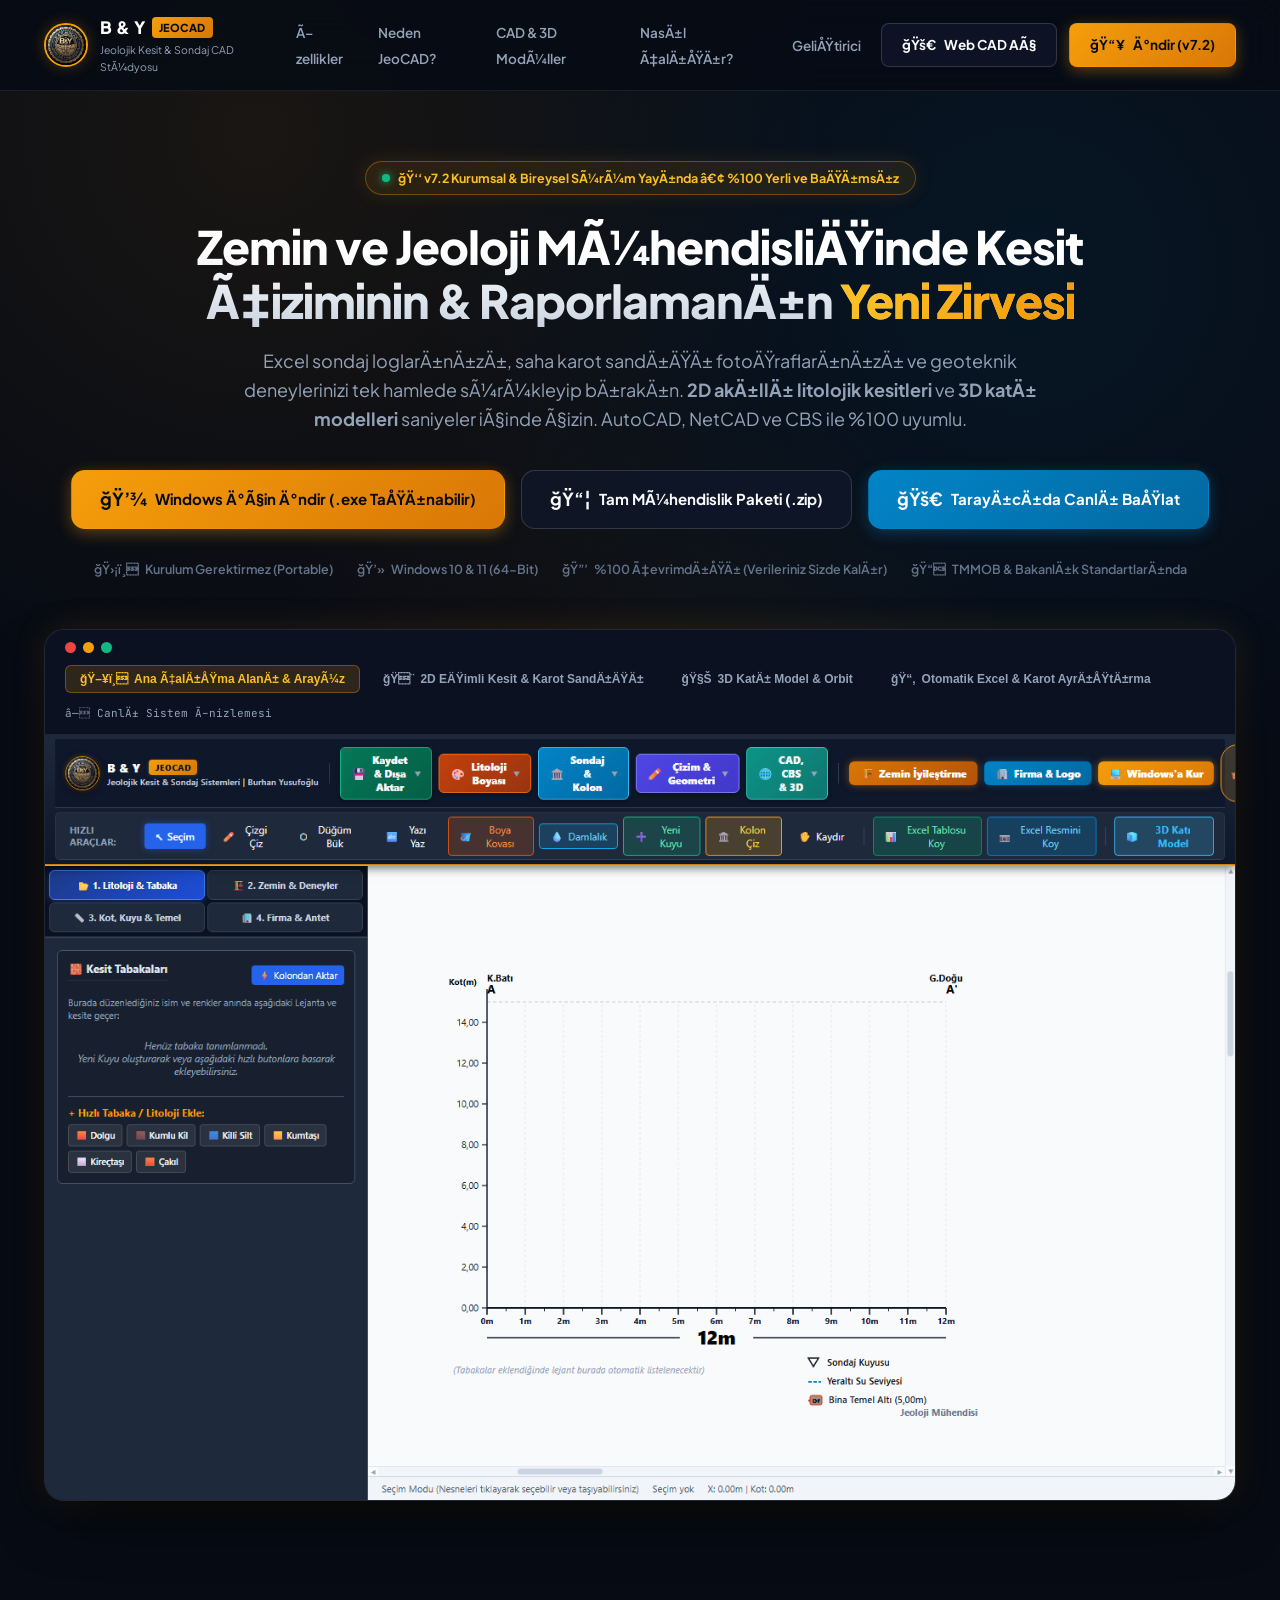
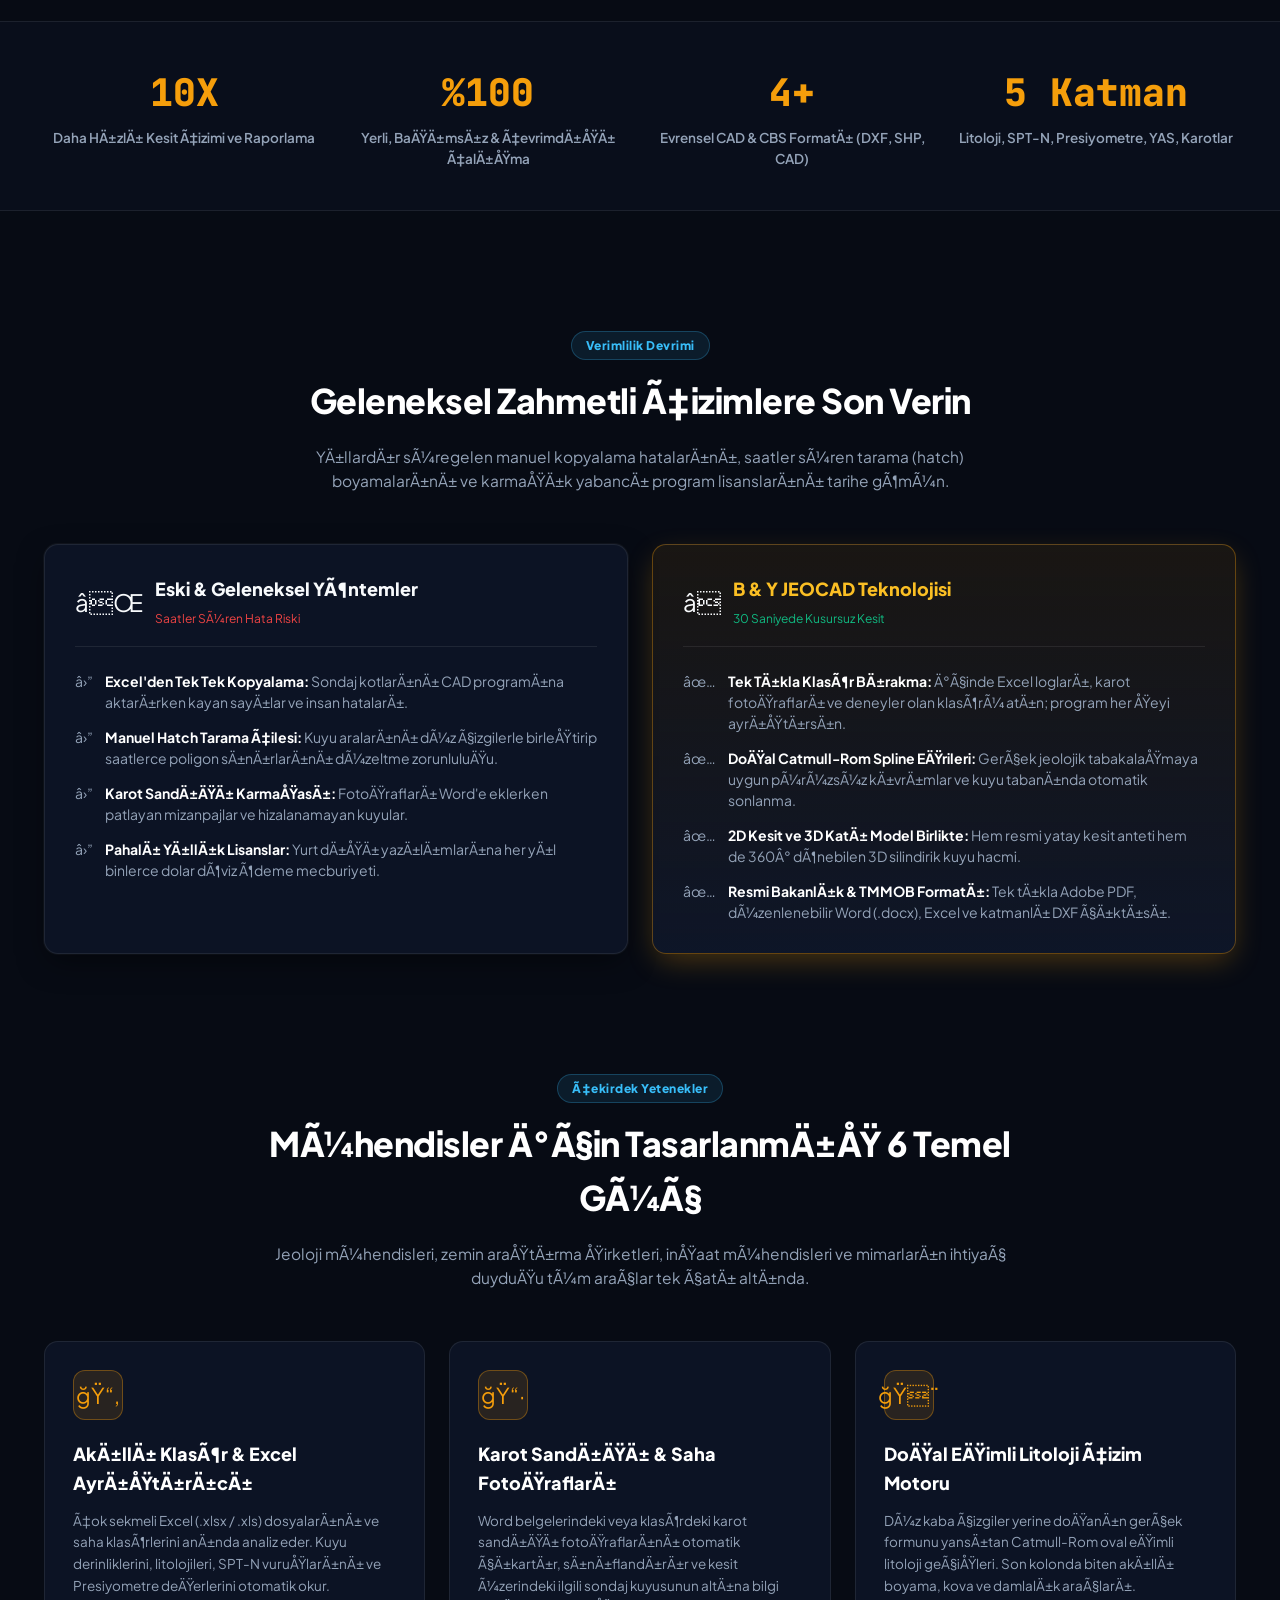
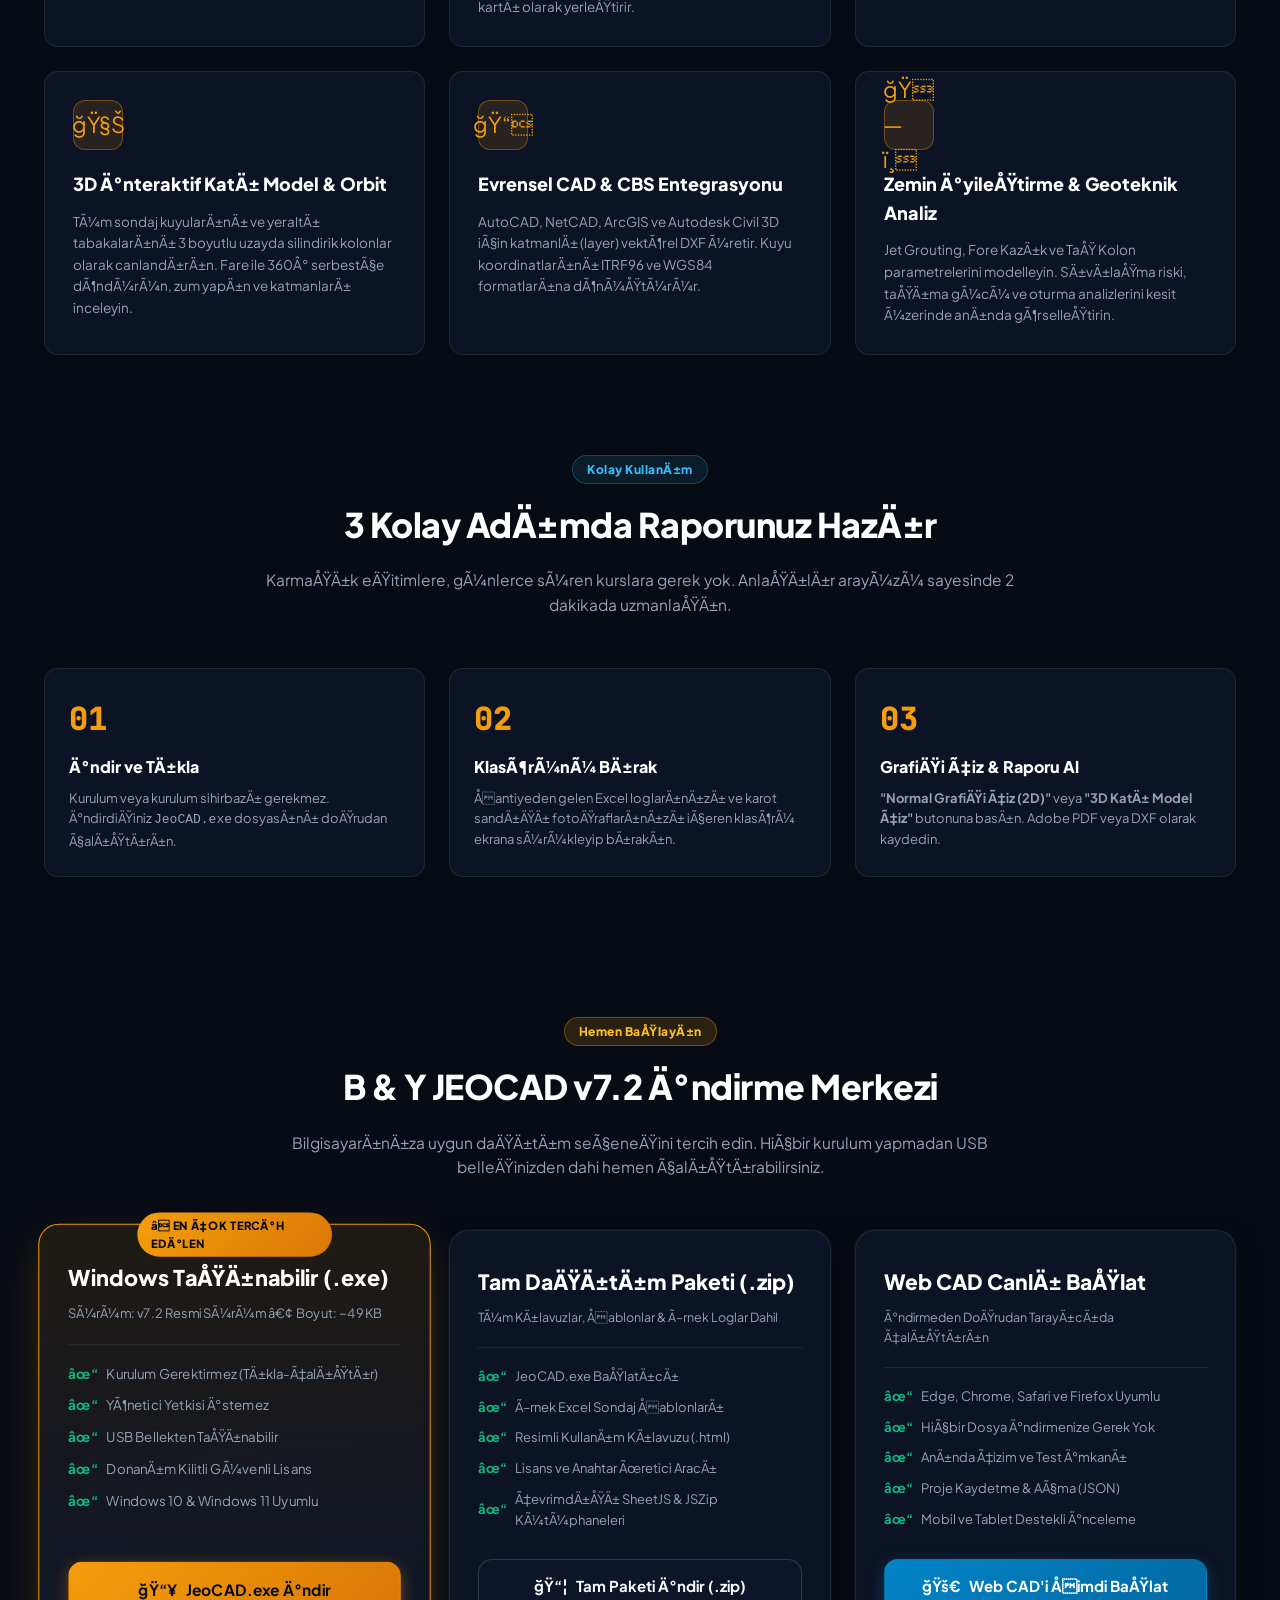
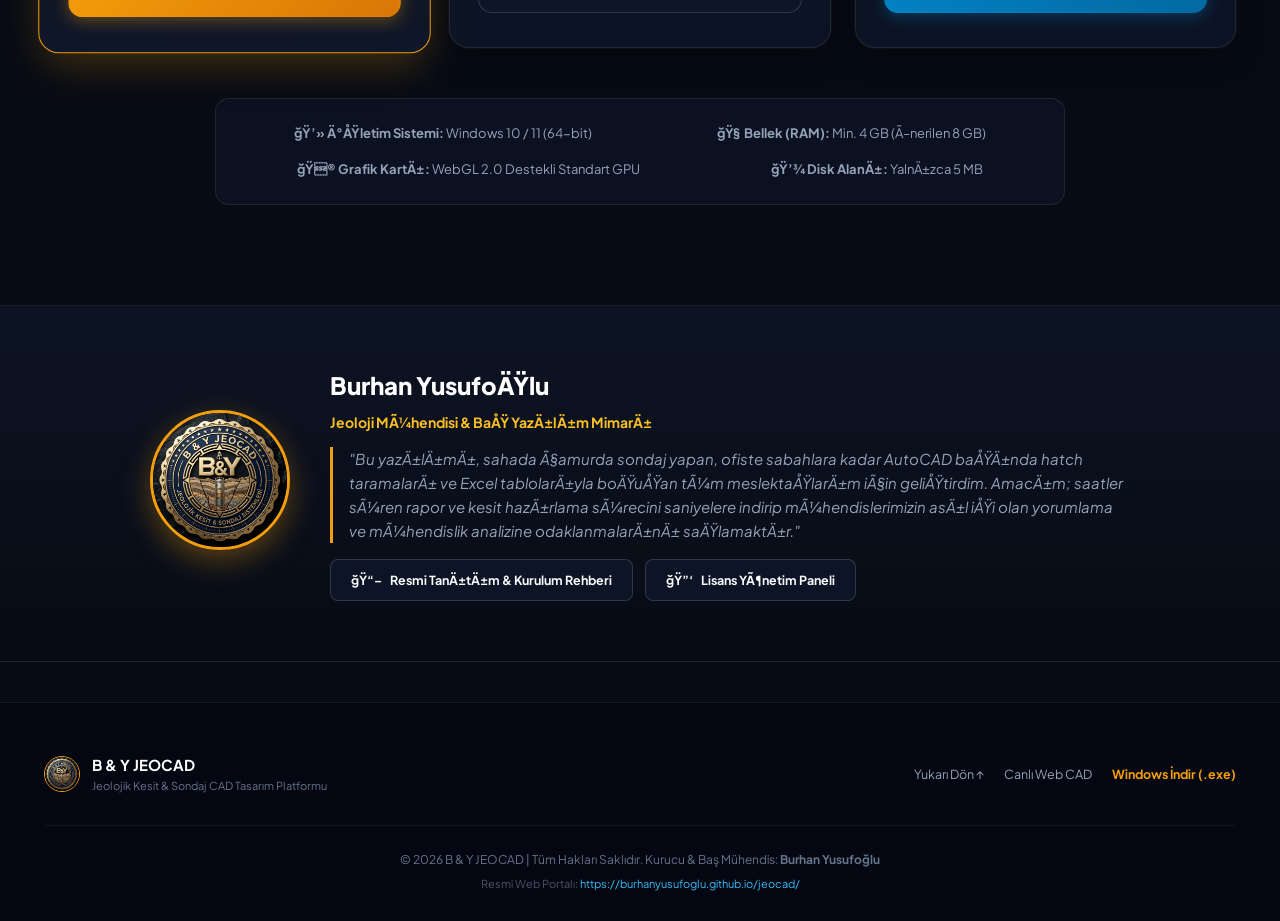
==== index.html @ 57188624 "Add files via upload" ====
<!DOCTYPE html>
<html lang="tr">
<head>
    <meta charset="UTF-8">
    <title>B & Y JEOCAD | Yönlendiriliyor...</title>
    <meta http-equiv="refresh" content="0; url=./GITHUB_A_YUKLENECEK_DOSYALAR/">
</head>
<body style="background:#070b14;color:#f8fafc;font-family:'Segoe UI',sans-serif;text-align:center;padding-top:120px;">
    <h1 style="color:#f59e0b;font-size:32px;">B &amp; Y JEOCAD</h1>
    <p style="font-size:16px;color:#94a3b8;">Resmi Web Portalı Yükleniyor...</p>
    <p><a href="./GITHUB_A_YUKLENECEK_DOSYALAR/" style="color:#38bdf8;text-decoration:none;font-weight:bold;">Sayfa otomatik açılmazsa buraya tıklayınız &rarr;</a></p>
    <script>
        window.location.replace("./GITHUB_A_YUKLENECEK_DOSYALAR/");
    </script>
</body>
</html>
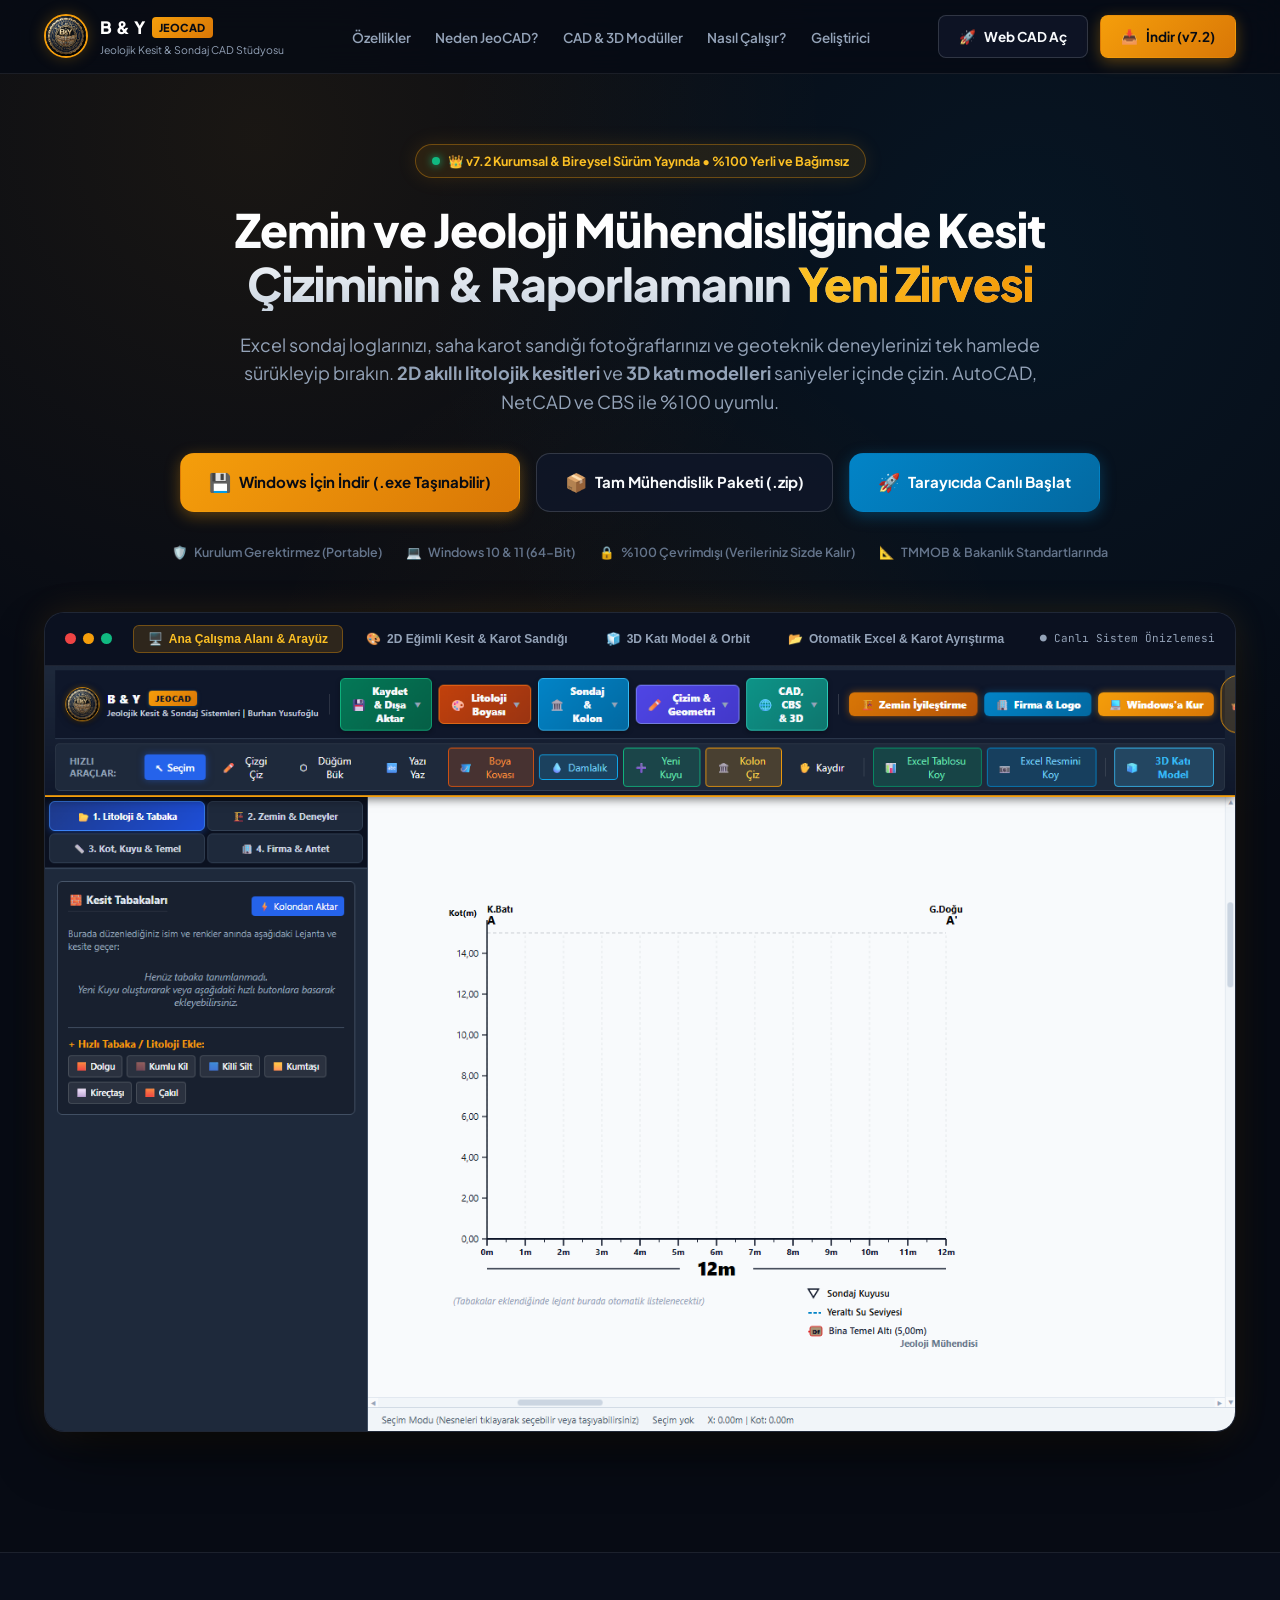
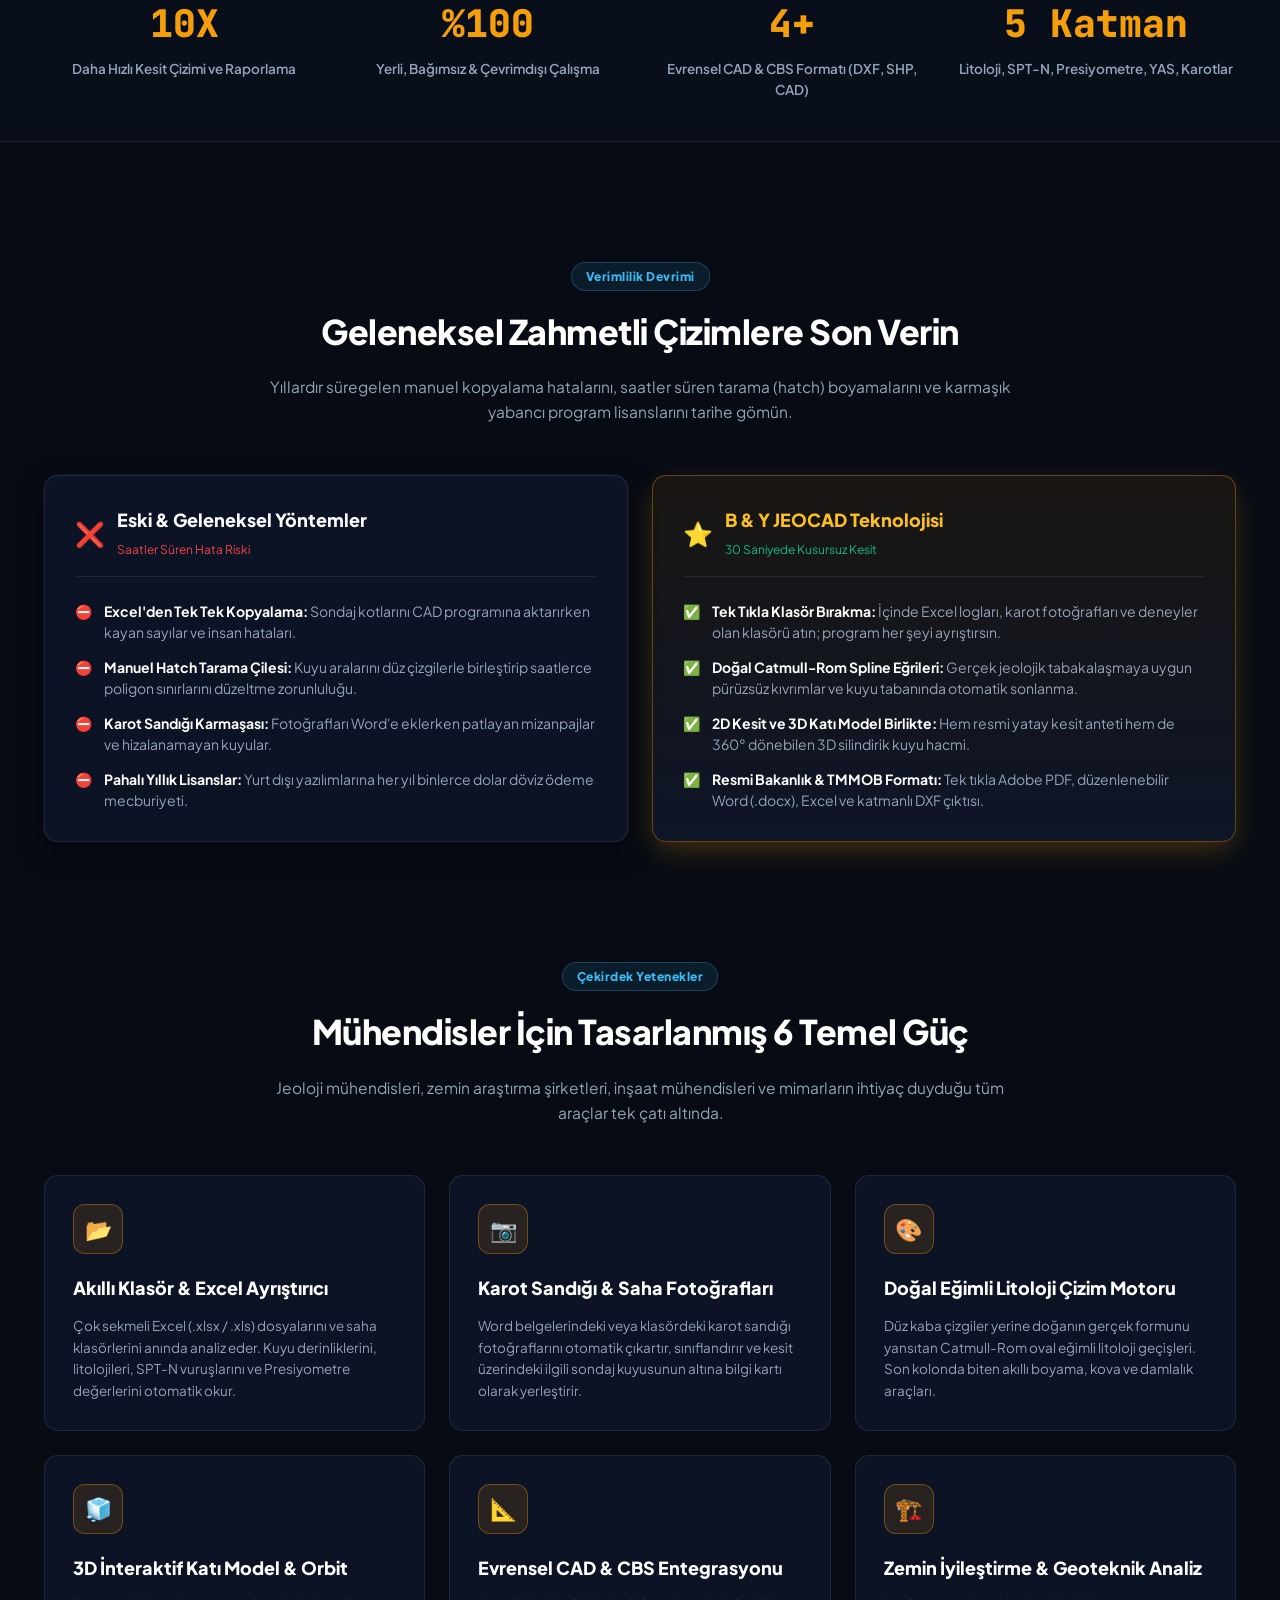
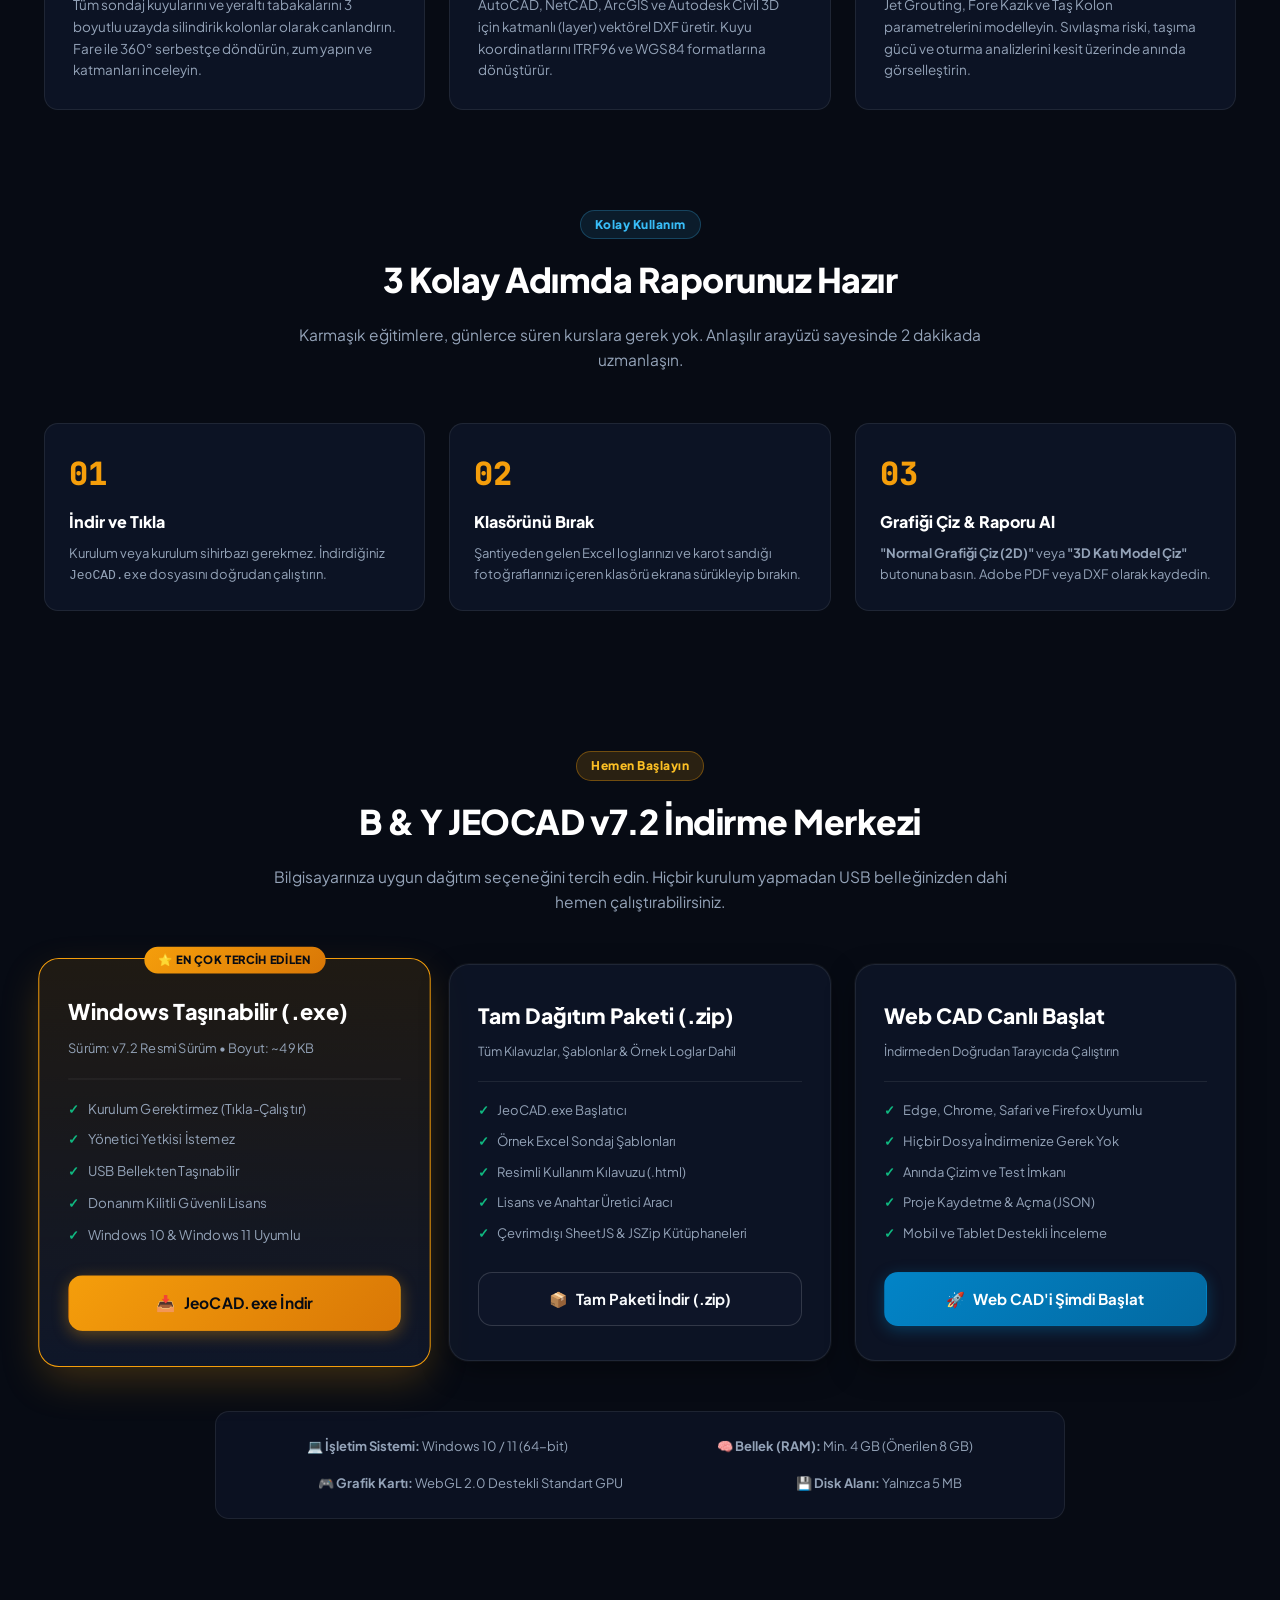
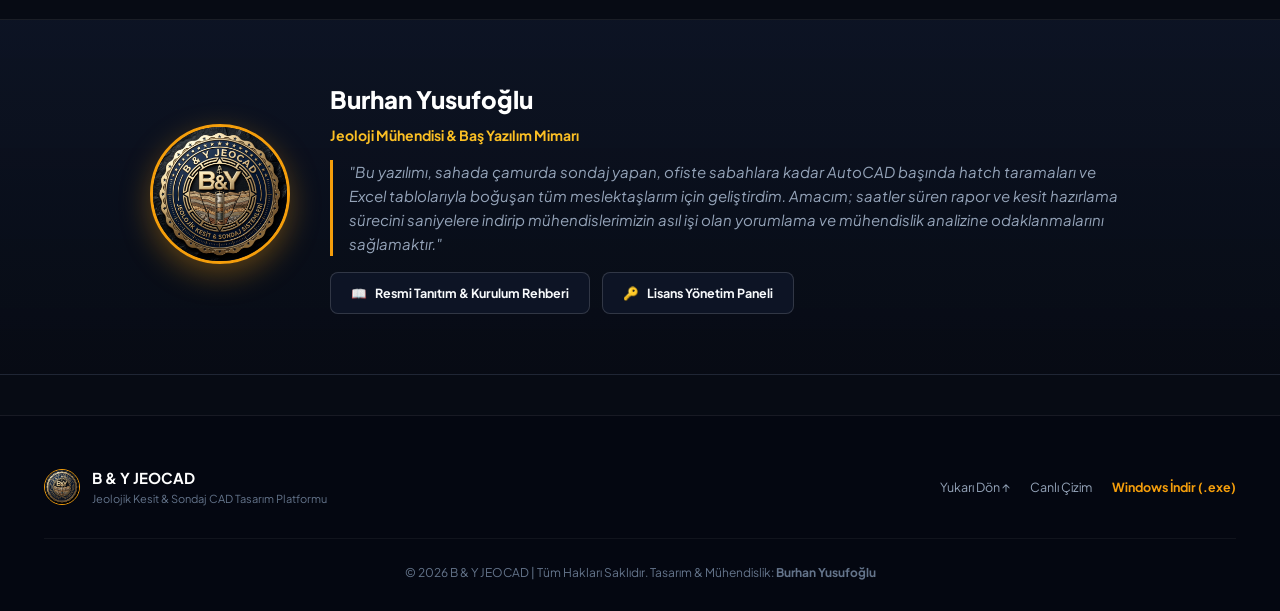
==== commit 0f8ce356: "Add files via upload" ====
--- a/index.html
+++ b/index.html
@@ -1,16 +1,1264 @@
-<!DOCTYPE html>
+﻿<!DOCTYPE html>
 <html lang="tr">
 <head>
     <meta charset="UTF-8">
-    <title>B & Y JEOCAD | Yönlendiriliyor...</title>
-    <meta http-equiv="refresh" content="0; url=./GITHUB_A_YUKLENECEK_DOSYALAR/">
+    <meta name="viewport" content="width=device-width, initial-scale=1.0">
+    <title>B & Y JEOCAD | Yeni Nesil Jeolojik Kesit, Sondaj Kolon & 3D CAD Platformu</title>
+    <meta name="description" content="Jeoloji, Geoteknik ve İnşaat Mühendisleri için tek tıkla Excel ve karot fotoğraflarından 2D akıllı litolojik kesitler ve 3D katı modeller üreten milli CAD yazılımı. AutoCAD ve NetCAD tam uyumlu.">
+    <link rel="icon" type="image/png" href="logo.png">
+    
+    <!-- Google Fonts -->
+    <link rel="preconnect" href="https://fonts.googleapis.com">
+    <link rel="preconnect" href="https://fonts.gstatic.com" crossorigin>
+    <link href="https://fonts.googleapis.com/css2?family=Plus+Jakarta+Sans:wght@300;400;500;600;700;800;900&family=JetBrains+Mono:wght@400;600;700&display=swap" rel="stylesheet">
+
+    <style>
+        :root {
+            --bg-primary: #070b14;
+            --bg-secondary: #0f172a;
+            --bg-card: rgba(15, 23, 42, 0.75);
+            --bg-card-hover: rgba(30, 41, 59, 0.85);
+            --gold: #f59e0b;
+            --gold-light: #fbbf24;
+            --gold-glow: rgba(245, 158, 11, 0.25);
+            --cyan: #38bdf8;
+            --blue: #0284c7;
+            --text-main: #f8fafc;
+            --text-muted: #94a3b8;
+            --text-dim: #64748b;
+            --border-subtle: rgba(255, 255, 255, 0.08);
+            --border-gold: rgba(245, 158, 11, 0.35);
+            --radius-sm: 8px;
+            --radius-md: 14px;
+            --radius-lg: 20px;
+            --radius-full: 9999px;
+            --shadow-card: 0 10px 30px -5px rgba(0, 0, 0, 0.5), 0 0 1px 1px rgba(255, 255, 255, 0.05);
+            --shadow-gold: 0 10px 30px -5px rgba(245, 158, 11, 0.3);
+            --font-main: 'Plus Jakarta Sans', -apple-system, BlinkMacSystemFont, sans-serif;
+            --font-mono: 'JetBrains Mono', monospace;
+        }
+
+        * {
+            margin: 0;
+            padding: 0;
+            box-sizing: border-box;
+            scroll-behavior: smooth;
+        }
+
+        body {
+            font-family: var(--font-main);
+            background-color: var(--bg-primary);
+            color: var(--text-main);
+            line-height: 1.6;
+            overflow-x: hidden;
+            background-image: 
+                radial-gradient(circle at 20% 15%, rgba(245, 158, 11, 0.08) 0%, transparent 45%),
+                radial-gradient(circle at 80% 30%, rgba(2, 132, 199, 0.09) 0%, transparent 50%),
+                radial-gradient(circle at 50% 80%, rgba(245, 158, 11, 0.05) 0%, transparent 40%);
+            background-attachment: fixed;
+        }
+
+        /* Container */
+        .container {
+            max-width: 1240px;
+            margin: 0 auto;
+            padding: 0 24px;
+        }
+
+        /* Header / Sticky Navigation */
+        .navbar {
+            position: sticky;
+            top: 0;
+            z-index: 1000;
+            background: rgba(7, 11, 20, 0.85);
+            backdrop-filter: blur(16px);
+            -webkit-backdrop-filter: blur(16px);
+            border-bottom: 1px solid var(--border-subtle);
+            padding: 14px 0;
+            transition: all 0.3s ease;
+        }
+
+        .nav-inner {
+            display: flex;
+            align-items: center;
+            justify-content: space-between;
+            gap: 20px;
+        }
+
+        .brand-logo-group {
+            display: flex;
+            align-items: center;
+            gap: 12px;
+            text-decoration: none;
+        }
+
+        .brand-logo-img {
+            width: 44px;
+            height: 44px;
+            border-radius: 50%;
+            object-fit: cover;
+            border: 2px solid var(--gold);
+            box-shadow: 0 0 15px var(--gold-glow);
+            transition: transform 0.3s ease;
+        }
+
+        .brand-logo-group:hover .brand-logo-img {
+            transform: rotate(10deg) scale(1.05);
+        }
+
+        .brand-title-wrap h1 {
+            font-size: 17px;
+            font-weight: 900;
+            letter-spacing: 0.5px;
+            color: #fff;
+            display: flex;
+            align-items: center;
+            gap: 6px;
+        }
+
+        .brand-badge {
+            background: linear-gradient(135deg, var(--gold), #d97706);
+            color: #070b14;
+            font-size: 11px;
+            font-weight: 800;
+            padding: 2px 7px;
+            border-radius: 4px;
+            letter-spacing: 0.5px;
+        }
+
+        .brand-title-wrap p {
+            font-size: 10.5px;
+            color: var(--text-muted);
+            margin-top: 1px;
+        }
+
+        .nav-links {
+            display: flex;
+            align-items: center;
+            gap: 24px;
+            list-style: none;
+        }
+
+        .nav-links a {
+            color: var(--text-muted);
+            text-decoration: none;
+            font-size: 13.5px;
+            font-weight: 600;
+            transition: color 0.2s ease;
+        }
+
+        .nav-links a:hover {
+            color: var(--gold);
+        }
+
+        .nav-actions {
+            display: flex;
+            align-items: center;
+            gap: 12px;
+        }
+
+        /* Buttons */
+        .btn {
+            display: inline-flex;
+            align-items: center;
+            justify-content: center;
+            gap: 8px;
+            padding: 10px 20px;
+            border-radius: var(--radius-sm);
+            font-weight: 700;
+            font-size: 13.5px;
+            text-decoration: none;
+            cursor: pointer;
+            transition: all 0.25s cubic-bezier(0.16, 1, 0.3, 1);
+            border: 1px solid transparent;
+            white-space: nowrap;
+        }
+
+        .btn-gold {
+            background: linear-gradient(135deg, #f59e0b, #d97706);
+            color: #070b14;
+            box-shadow: 0 4px 15px rgba(245, 158, 11, 0.35);
+        }
+
+        .btn-gold:hover {
+            background: linear-gradient(135deg, #fbbf24, #f59e0b);
+            box-shadow: 0 8px 25px rgba(245, 158, 11, 0.5);
+            transform: translateY(-2px);
+        }
+
+        .btn-outline {
+            background: rgba(15, 23, 42, 0.8);
+            border-color: rgba(255, 255, 255, 0.15);
+            color: var(--text-main);
+        }
+
+        .btn-outline:hover {
+            border-color: var(--gold);
+            color: var(--gold);
+            background: rgba(30, 41, 59, 0.8);
+            transform: translateY(-2px);
+        }
+
+        .btn-blue {
+            background: linear-gradient(135deg, #0284c7, #0369a1);
+            color: #fff;
+            box-shadow: 0 4px 15px rgba(2, 132, 199, 0.35);
+        }
+
+        .btn-blue:hover {
+            background: linear-gradient(135deg, #38bdf8, #0284c7);
+            box-shadow: 0 8px 25px rgba(2, 132, 199, 0.5);
+            transform: translateY(-2px);
+        }
+
+        .btn-lg {
+            padding: 14px 28px;
+            font-size: 15px;
+            border-radius: var(--radius-md);
+        }
+
+        /* Hero Section */
+        .hero {
+            padding: 70px 0 60px;
+            text-align: center;
+            position: relative;
+        }
+
+        .hero-badge-pill {
+            display: inline-flex;
+            align-items: center;
+            gap: 8px;
+            background: rgba(245, 158, 11, 0.1);
+            border: 1px solid var(--border-gold);
+            padding: 6px 16px;
+            border-radius: var(--radius-full);
+            font-size: 12.5px;
+            font-weight: 700;
+            color: var(--gold-light);
+            margin-bottom: 24px;
+            box-shadow: 0 0 20px rgba(245, 158, 11, 0.12);
+        }
+
+        .hero-badge-dot {
+            width: 8px;
+            height: 8px;
+            border-radius: 50%;
+            background: #10b981;
+            box-shadow: 0 0 8px #10b981;
+            animation: pulse-dot 2s infinite;
+        }
+
+        @keyframes pulse-dot {
+            0%, 100% { opacity: 1; transform: scale(1); }
+            50% { opacity: 0.5; transform: scale(1.3); }
+        }
+
+        .hero-title {
+            font-size: 46px;
+            font-weight: 900;
+            letter-spacing: -1px;
+            line-height: 1.18;
+            max-width: 950px;
+            margin: 0 auto 20px;
+            background: linear-gradient(180deg, #ffffff 30%, #cbd5e1 100%);
+            -webkit-background-clip: text;
+            -webkit-text-fill-color: transparent;
+        }
+
+        .hero-title .highlight-gold {
+            background: linear-gradient(135deg, #fbbf24 20%, #f59e0b 80%);
+            -webkit-background-clip: text;
+            -webkit-text-fill-color: transparent;
+        }
+
+        .hero-subtitle {
+            font-size: 18px;
+            color: var(--text-muted);
+            max-width: 820px;
+            margin: 0 auto 36px;
+            line-height: 1.6;
+        }
+
+        .hero-cta-group {
+            display: flex;
+            align-items: center;
+            justify-content: center;
+            gap: 16px;
+            flex-wrap: wrap;
+            margin-bottom: 30px;
+        }
+
+        .hero-trust-bar {
+            display: flex;
+            align-items: center;
+            justify-content: center;
+            gap: 24px;
+            flex-wrap: wrap;
+            font-size: 12.5px;
+            color: var(--text-dim);
+            font-weight: 600;
+        }
+
+        .hero-trust-item {
+            display: flex;
+            align-items: center;
+            gap: 6px;
+        }
+
+        /* Showcase Preview Container */
+        .showcase-wrapper {
+            margin: 50px auto 0;
+            background: rgba(15, 23, 42, 0.8);
+            border: 1px solid var(--border-subtle);
+            border-radius: var(--radius-lg);
+            overflow: hidden;
+            box-shadow: 0 25px 60px -15px rgba(0, 0, 0, 0.8), 0 0 35px rgba(245, 158, 11, 0.12);
+        }
+
+        .showcase-bar {
+            background: #0b1120;
+            padding: 12px 20px;
+            display: flex;
+            align-items: center;
+            justify-content: space-between;
+            border-bottom: 1px solid var(--border-subtle);
+            flex-wrap: wrap;
+            gap: 12px;
+        }
+
+        .mac-dots {
+            display: flex;
+            align-items: center;
+            gap: 7px;
+        }
+
+        .mac-dot {
+            width: 11px;
+            height: 11px;
+            border-radius: 50%;
+        }
+
+        .dot-red { background: #ef4444; }
+        .dot-yellow { background: #f59e0b; }
+        .dot-green { background: #10b981; }
+
+        .showcase-tabs {
+            display: flex;
+            gap: 8px;
+        }
+
+        .showcase-tab {
+            background: transparent;
+            border: 1px solid transparent;
+            color: var(--text-muted);
+            padding: 6px 14px;
+            border-radius: 6px;
+            font-size: 12px;
+            font-weight: 700;
+            cursor: pointer;
+            transition: all 0.2s ease;
+            display: flex;
+            align-items: center;
+            gap: 6px;
+        }
+
+        .showcase-tab.active {
+            background: rgba(245, 158, 11, 0.15);
+            border-color: var(--border-gold);
+            color: var(--gold-light);
+        }
+
+        .showcase-tab:hover:not(.active) {
+            background: rgba(255, 255, 255, 0.05);
+            color: #fff;
+        }
+
+        .showcase-content {
+            position: relative;
+            background: #020617;
+            min-height: 480px;
+            display: flex;
+            align-items: center;
+            justify-content: center;
+        }
+
+        .showcase-img {
+            width: 100%;
+            height: auto;
+            display: block;
+            object-fit: cover;
+            transition: opacity 0.3s ease;
+        }
+
+        /* Metrics Strip */
+        .metrics-strip {
+            padding: 40px 0;
+            border-top: 1px solid var(--border-subtle);
+            border-bottom: 1px solid var(--border-subtle);
+            background: rgba(11, 17, 32, 0.6);
+            margin: 60px 0;
+        }
+
+        .metrics-grid {
+            display: grid;
+            grid-template-columns: repeat(4, 1fr);
+            gap: 24px;
+            text-align: center;
+        }
+
+        .metric-card h3 {
+            font-size: 38px;
+            font-weight: 900;
+            font-family: var(--font-mono);
+            color: var(--gold);
+            margin-bottom: 4px;
+        }
+
+        .metric-card p {
+            font-size: 13.5px;
+            color: var(--text-muted);
+            font-weight: 600;
+        }
+
+        /* Comparison Section */
+        .comparison-sec {
+            padding: 60px 0;
+        }
+
+        .sec-header {
+            text-align: center;
+            max-width: 760px;
+            margin: 0 auto 50px;
+        }
+
+        .sec-pill {
+            display: inline-block;
+            background: rgba(56, 189, 248, 0.1);
+            color: var(--cyan);
+            border: 1px solid rgba(56, 189, 248, 0.25);
+            font-size: 12px;
+            font-weight: 800;
+            padding: 4px 14px;
+            border-radius: var(--radius-full);
+            margin-bottom: 14px;
+            letter-spacing: 0.5px;
+        }
+
+        .sec-title {
+            font-size: 34px;
+            font-weight: 900;
+            letter-spacing: -0.5px;
+            margin-bottom: 16px;
+            color: #fff;
+        }
+
+        .sec-desc {
+            font-size: 15.5px;
+            color: var(--text-muted);
+        }
+
+        .comp-grid {
+            display: grid;
+            grid-template-columns: 1fr 1fr;
+            gap: 24px;
+        }
+
+        .comp-card {
+            background: var(--bg-card);
+            border: 1px solid var(--border-subtle);
+            border-radius: var(--radius-md);
+            padding: 30px;
+            box-shadow: var(--shadow-card);
+        }
+
+        .comp-card.highlight {
+            border-color: var(--border-gold);
+            background: linear-gradient(180deg, rgba(245, 158, 11, 0.08) 0%, rgba(15, 23, 42, 0.9) 100%);
+            box-shadow: var(--shadow-gold);
+        }
+
+        .comp-card-header {
+            display: flex;
+            align-items: center;
+            gap: 12px;
+            margin-bottom: 24px;
+            padding-bottom: 16px;
+            border-bottom: 1px solid var(--border-subtle);
+        }
+
+        .comp-card-header h4 {
+            font-size: 18px;
+            font-weight: 800;
+        }
+
+        .comp-list {
+            list-style: none;
+            display: flex;
+            flex-direction: column;
+            gap: 14px;
+        }
+
+        .comp-list li {
+            display: flex;
+            align-items: flex-start;
+            gap: 12px;
+            font-size: 14px;
+            color: var(--text-muted);
+            line-height: 1.5;
+        }
+
+        .comp-list li strong {
+            color: #fff;
+        }
+
+        /* Features Section */
+        .features-sec {
+            padding: 60px 0;
+        }
+
+        .features-grid {
+            display: grid;
+            grid-template-columns: repeat(3, 1fr);
+            gap: 24px;
+        }
+
+        .feature-card {
+            background: var(--bg-card);
+            border: 1px solid var(--border-subtle);
+            border-radius: var(--radius-md);
+            padding: 28px;
+            transition: all 0.3s cubic-bezier(0.16, 1, 0.3, 1);
+            position: relative;
+            overflow: hidden;
+        }
+
+        .feature-card::before {
+            content: '';
+            position: absolute;
+            top: 0;
+            left: 0;
+            right: 0;
+            height: 3px;
+            background: linear-gradient(90deg, transparent, var(--gold), transparent);
+            opacity: 0;
+            transition: opacity 0.3s ease;
+        }
+
+        .feature-card:hover {
+            transform: translateY(-5px);
+            border-color: var(--border-gold);
+            background: var(--bg-card-hover);
+            box-shadow: var(--shadow-gold);
+        }
+
+        .feature-card:hover::before {
+            opacity: 1;
+        }
+
+        .feature-icon-box {
+            width: 50px;
+            height: 50px;
+            border-radius: 12px;
+            background: rgba(245, 158, 11, 0.12);
+            border: 1px solid var(--border-gold);
+            display: flex;
+            align-items: center;
+            justify-content: center;
+            font-size: 22px;
+            margin-bottom: 20px;
+            color: var(--gold);
+        }
+
+        .feature-card h3 {
+            font-size: 18px;
+            font-weight: 800;
+            margin-bottom: 12px;
+            color: #fff;
+        }
+
+        .feature-card p {
+            font-size: 13.5px;
+            color: var(--text-muted);
+            line-height: 1.6;
+        }
+
+        /* Download Section */
+        .download-sec {
+            padding: 80px 0 60px;
+            position: relative;
+        }
+
+        .download-cards-grid {
+            display: grid;
+            grid-template-columns: repeat(3, 1fr);
+            gap: 24px;
+            margin-bottom: 50px;
+        }
+
+        .dl-card {
+            background: var(--bg-card);
+            border: 1px solid var(--border-subtle);
+            border-radius: var(--radius-lg);
+            padding: 34px 28px;
+            display: flex;
+            flex-direction: column;
+            justify-content: space-between;
+            position: relative;
+            box-shadow: var(--shadow-card);
+            transition: all 0.3s ease;
+        }
+
+        .dl-card.popular {
+            border-color: var(--gold);
+            background: linear-gradient(180deg, rgba(245, 158, 11, 0.1) 0%, rgba(15, 23, 42, 0.95) 100%);
+            box-shadow: 0 15px 40px -5px rgba(245, 158, 11, 0.25);
+            transform: scale(1.03);
+        }
+
+        .popular-badge {
+            position: absolute;
+            top: -12px;
+            left: 50%;
+            transform: translateX(-50%);
+            background: linear-gradient(135deg, var(--gold), #d97706);
+            color: #070b14;
+            font-size: 11px;
+            font-weight: 900;
+            padding: 4px 14px;
+            border-radius: var(--radius-full);
+            letter-spacing: 0.5px;
+        }
+
+        .dl-card-top h3 {
+            font-size: 21px;
+            font-weight: 900;
+            margin-bottom: 8px;
+            color: #fff;
+        }
+
+        .dl-card-top .dl-meta {
+            font-size: 12.5px;
+            color: var(--text-muted);
+            margin-bottom: 20px;
+        }
+
+        .dl-features {
+            list-style: none;
+            display: flex;
+            flex-direction: column;
+            gap: 10px;
+            margin-bottom: 28px;
+            border-top: 1px solid var(--border-subtle);
+            padding-top: 18px;
+        }
+
+        .dl-features li {
+            font-size: 13px;
+            color: var(--text-muted);
+            display: flex;
+            align-items: center;
+            gap: 8px;
+        }
+
+        .dl-features li span {
+            color: #10b981;
+            font-weight: bold;
+        }
+
+        /* Steps Guide */
+        .steps-sec {
+            padding: 40px 0 60px;
+        }
+
+        .steps-grid {
+            display: grid;
+            grid-template-columns: repeat(3, 1fr);
+            gap: 24px;
+        }
+
+        .step-item {
+            background: var(--bg-card);
+            border: 1px solid var(--border-subtle);
+            border-radius: var(--radius-md);
+            padding: 24px;
+            position: relative;
+        }
+
+        .step-number {
+            font-family: var(--font-mono);
+            font-size: 32px;
+            font-weight: 900;
+            color: var(--gold);
+            margin-bottom: 10px;
+        }
+
+        .step-item h4 {
+            font-size: 16px;
+            font-weight: 800;
+            margin-bottom: 8px;
+            color: #fff;
+        }
+
+        .step-item p {
+            font-size: 13px;
+            color: var(--text-muted);
+        }
+
+        /* Author / Visionary Section */
+        .author-sec {
+            padding: 60px 0;
+            margin: 40px 0;
+            background: linear-gradient(180deg, rgba(15, 23, 42, 0.7) 0%, rgba(7, 11, 20, 0.9) 100%);
+            border-top: 1px solid var(--border-subtle);
+            border-bottom: 1px solid var(--border-subtle);
+        }
+
+        .author-box {
+            display: flex;
+            align-items: center;
+            gap: 40px;
+            max-width: 980px;
+            margin: 0 auto;
+        }
+
+        .author-avatar-wrap {
+            flex-shrink: 0;
+            position: relative;
+        }
+
+        .author-avatar {
+            width: 140px;
+            height: 140px;
+            border-radius: 50%;
+            object-fit: cover;
+            border: 3px solid var(--gold);
+            box-shadow: 0 10px 30px rgba(245, 158, 11, 0.35);
+        }
+
+        .author-content h3 {
+            font-size: 24px;
+            font-weight: 900;
+            margin-bottom: 4px;
+            color: #fff;
+        }
+
+        .author-role {
+            font-size: 14px;
+            color: var(--gold-light);
+            font-weight: 700;
+            margin-bottom: 14px;
+            display: inline-block;
+        }
+
+        .author-quote {
+            font-size: 15px;
+            color: var(--text-muted);
+            line-height: 1.6;
+            font-style: italic;
+            border-left: 3px solid var(--gold);
+            padding-left: 16px;
+            margin-bottom: 16px;
+        }
+
+        /* Footer */
+        footer {
+            background: #040711;
+            padding: 50px 0 30px;
+            border-top: 1px solid var(--border-subtle);
+            font-size: 13px;
+            color: var(--text-dim);
+        }
+
+        .footer-inner {
+            display: flex;
+            justify-content: space-between;
+            align-items: center;
+            flex-wrap: wrap;
+            gap: 20px;
+            padding-bottom: 30px;
+            border-bottom: 1px solid rgba(255, 255, 255, 0.05);
+            margin-bottom: 24px;
+        }
+
+        .footer-copy {
+            text-align: center;
+            font-size: 12px;
+        }
+
+        /* Responsive */
+        @media (max-width: 1024px) {
+            .features-grid, .download-cards-grid, .steps-grid {
+                grid-template-columns: repeat(2, 1fr);
+            }
+            .dl-card.popular {
+                transform: none;
+            }
+            .metrics-grid {
+                grid-template-columns: repeat(2, 1fr);
+            }
+        }
+
+        @media (max-width: 768px) {
+            .hero-title {
+                font-size: 32px;
+            }
+            .hero-subtitle {
+                font-size: 15px;
+            }
+            .nav-links {
+                display: none;
+            }
+            .comp-grid, .features-grid, .download-cards-grid, .steps-grid, .metrics-grid {
+                grid-template-columns: 1fr;
+            }
+            .author-box {
+                flex-direction: column;
+                text-align: center;
+            }
+            .author-quote {
+                border-left: none;
+                padding-left: 0;
+            }
+        }
+    </style>
 </head>
-<body style="background:#070b14;color:#f8fafc;font-family:'Segoe UI',sans-serif;text-align:center;padding-top:120px;">
-    <h1 style="color:#f59e0b;font-size:32px;">B &amp; Y JEOCAD</h1>
-    <p style="font-size:16px;color:#94a3b8;">Resmi Web Portalı Yükleniyor...</p>
-    <p><a href="./GITHUB_A_YUKLENECEK_DOSYALAR/" style="color:#38bdf8;text-decoration:none;font-weight:bold;">Sayfa otomatik açılmazsa buraya tıklayınız &rarr;</a></p>
+<body>
+
+    <!-- Üst Gezinme Çubuğu (Sticky Header) -->
+    <header class="navbar">
+        <div class="container nav-inner">
+            <a href="#top" class="brand-logo-group">
+                <img src="GITHUB_A_YUKLENECEK_DOSYALAR/logo.png" alt="B & Y JEOCAD Logo" class="brand-logo-img">
+                <div class="brand-title-wrap">
+                    <h1>B &amp; Y <span class="brand-badge">JEOCAD</span></h1>
+                    <p>Jeolojik Kesit &amp; Sondaj CAD Stüdyosu</p>
+                </div>
+            </a>
+
+            <ul class="nav-links">
+                <li><a href="#ozellikler">Özellikler</a></li>
+                <li><a href="#karsilastirma">Neden JeoCAD?</a></li>
+                <li><a href="#moduller">CAD &amp; 3D Modüller</a></li>
+                <li><a href="#nasil-calisir">Nasıl Çalışır?</a></li>
+                <li><a href="#gelistirici">Geliştirici</a></li>
+            </ul>
+
+            <div class="nav-actions">
+                <a href="GITHUB_A_YUKLENECEK_DOSYALAR/app.html" target="_blank" class="btn btn-outline" title="Tarayıcıda Canlı Deneyin">
+                    <span>🚀</span> Web CAD Aç
+                </a>
+                <a href="#indir" class="btn btn-gold">
+                    <span>📥</span> İndir (v7.2)
+                </a>
+            </div>
+        </div>
+    </header>
+
+    <!-- Hero Karşılama Bölümü -->
+    <section class="hero" id="top">
+        <div class="container">
+            <div class="hero-badge-pill">
+                <span class="hero-badge-dot"></span>
+                <span>👑 v7.2 Kurumsal &amp; Bireysel Sürüm Yayında • %100 Yerli ve Bağımsız</span>
+            </div>
+
+            <h2 class="hero-title">
+                Zemin ve Jeoloji Mühendisliğinde Kesit Çiziminin &amp; Raporlamanın <span class="highlight-gold">Yeni Zirvesi</span>
+            </h2>
+
+            <p class="hero-subtitle">
+                Excel sondaj loglarınızı, saha karot sandığı fotoğraflarınızı ve geoteknik deneylerinizi tek hamlede sürükleyip bırakın. <strong>2D akıllı litolojik kesitleri</strong> ve <strong>3D katı modelleri</strong> saniyeler içinde çizin. AutoCAD, NetCAD ve CBS ile %100 uyumlu.
+            </p>
+
+            <div class="hero-cta-group">
+                <a href="GITHUB_A_YUKLENECEK_DOSYALAR/JeoCAD.exe" download="JeoCAD.exe" class="btn btn-gold btn-lg" id="btnHeroExe">
+                    <span style="font-size:18px;">💾</span> 
+                    <span>Windows İçin İndir <strong>(.exe Taşınabilir)</strong></span>
+                </a>
+                <a href="GITHUB_A_YUKLENECEK_DOSYALAR/BY_JEOCAD_v7.2_Masaustu_Paketi.zip" download="BY_JEOCAD_v7.2_Masaustu_Paketi.zip" class="btn btn-outline btn-lg" id="btnHeroZip">
+                    <span style="font-size:18px;">📦</span> 
+                    <span>Tam Mühendislik Paketi (.zip)</span>
+                </a>
+                <a href="GITHUB_A_YUKLENECEK_DOSYALAR/app.html" target="_blank" class="btn btn-blue btn-lg">
+                    <span style="font-size:18px;">🚀</span> 
+                    <span>Tarayıcıda Canlı Başlat</span>
+                </a>
+            </div>
+
+            <div class="hero-trust-bar">
+                <div class="hero-trust-item"><span>🛡️</span> Kurulum Gerektirmez (Portable)</div>
+                <div class="hero-trust-item"><span>💻</span> Windows 10 &amp; 11 (64-Bit)</div>
+                <div class="hero-trust-item"><span>🔒</span> %100 Çevrimdışı (Verileriniz Sizde Kalır)</div>
+                <div class="hero-trust-item"><span>📐</span> TMMOB &amp; Bakanlık Standartlarında</div>
+            </div>
+
+            <!-- İnteraktif Ekran Görüntüsü Vitrini -->
+            <div class="showcase-wrapper">
+                <div class="showcase-bar">
+                    <div class="mac-dots">
+                        <span class="mac-dot dot-red"></span>
+                        <span class="mac-dot dot-yellow"></span>
+                        <span class="mac-dot dot-green"></span>
+                    </div>
+
+                    <div class="showcase-tabs">
+                        <button type="button" class="showcase-tab active" onclick="switchPreview('GITHUB_A_YUKLENECEK_DOSYALAR/assets/preview_main_ui.png', this)">
+                            <span>🖥️</span> Ana Çalışma Alanı &amp; Arayüz
+                        </button>
+                        <button type="button" class="showcase-tab" onclick="switchPreview('GITHUB_A_YUKLENECEK_DOSYALAR/assets/preview_2d_section.png', this)">
+                            <span>🎨</span> 2D Eğimli Kesit &amp; Karot Sandığı
+                        </button>
+                        <button type="button" class="showcase-tab" onclick="switchPreview('GITHUB_A_YUKLENECEK_DOSYALAR/assets/preview_3d_model.png', this)">
+                            <span>🧊</span> 3D Katı Model &amp; Orbit
+                        </button>
+                        <button type="button" class="showcase-tab" onclick="switchPreview('GITHUB_A_YUKLENECEK_DOSYALAR/assets/preview_batch_modal.png', this)">
+                            <span>📂</span> Otomatik Excel &amp; Karot Ayrıştırma
+                        </button>
+                    </div>
+
+                    <div style="font-size:11px;color:#94a3b8;font-family:var(--font-mono);">
+                        ● Canlı Sistem Önizlemesi
+                    </div>
+                </div>
+
+                <div class="showcase-content">
+                    <img id="showcaseDisplayImg" src="GITHUB_A_YUKLENECEK_DOSYALAR/assets/preview_main_ui.png" alt="B & Y JEOCAD Arayüzü" class="showcase-img">
+                </div>
+            </div>
+        </div>
+    </section>
+
+    <!-- Metrik Sayacı -->
+    <section class="metrics-strip">
+        <div class="container">
+            <div class="metrics-grid">
+                <div class="metric-card">
+                    <h3>10X</h3>
+                    <p>Daha Hızlı Kesit Çizimi ve Raporlama</p>
+                </div>
+                <div class="metric-card">
+                    <h3>%100</h3>
+                    <p>Yerli, Bağımsız &amp; Çevrimdışı Çalışma</p>
+                </div>
+                <div class="metric-card">
+                    <h3>4+</h3>
+                    <p>Evrensel CAD &amp; CBS Formatı (DXF, SHP, CAD)</p>
+                </div>
+                <div class="metric-card">
+                    <h3>5 Katman</h3>
+                    <p>Litoloji, SPT-N, Presiyometre, YAS, Karotlar</p>
+                </div>
+            </div>
+        </div>
+    </section>
+
+    <!-- Neden B & Y JEOCAD? Karşılaştırma -->
+    <section class="comparison-sec" id="karsilastirma">
+        <div class="container">
+            <div class="sec-header">
+                <span class="sec-pill">Verimlilik Devrimi</span>
+                <h3 class="sec-title">Geleneksel Zahmetli Çizimlere Son Verin</h3>
+                <p class="sec-desc">
+                    Yıllardır süregelen manuel kopyalama hatalarını, saatler süren tarama (hatch) boyamalarını ve karmaşık yabancı program lisanslarını tarihe gömün.
+                </p>
+            </div>
+
+            <div class="comp-grid">
+                <!-- Eski Yöntemler -->
+                <div class="comp-card">
+                    <div class="comp-card-header">
+                        <span style="font-size:24px;">❌</span>
+                        <div>
+                            <h4>Eski &amp; Geleneksel Yöntemler</h4>
+                            <span style="font-size:12px;color:#ef4444;">Saatler Süren Hata Riski</span>
+                        </div>
+                    </div>
+                    <ul class="comp-list">
+                        <li>
+                            <span>⛔</span>
+                            <div><strong>Excel'den Tek Tek Kopyalama:</strong> Sondaj kotlarını CAD programına aktarırken kayan sayılar ve insan hataları.</div>
+                        </li>
+                        <li>
+                            <span>⛔</span>
+                            <div><strong>Manuel Hatch Tarama Çilesi:</strong> Kuyu aralarını düz çizgilerle birleştirip saatlerce poligon sınırlarını düzeltme zorunluluğu.</div>
+                        </li>
+                        <li>
+                            <span>⛔</span>
+                            <div><strong>Karot Sandığı Karmaşası:</strong> Fotoğrafları Word'e eklerken patlayan mizanpajlar ve hizalanamayan kuyular.</div>
+                        </li>
+                        <li>
+                            <span>⛔</span>
+                            <div><strong>Pahalı Yıllık Lisanslar:</strong> Yurt dışı yazılımlarına her yıl binlerce dolar döviz ödeme mecburiyeti.</div>
+                        </li>
+                    </ul>
+                </div>
+
+                <!-- B & Y JEOCAD Farkı -->
+                <div class="comp-card highlight">
+                    <div class="comp-card-header">
+                        <span style="font-size:24px;">⭐</span>
+                        <div>
+                            <h4 style="color:var(--gold-light);">B &amp; Y JEOCAD Teknolojisi</h4>
+                            <span style="font-size:12px;color:#10b981;">30 Saniyede Kusursuz Kesit</span>
+                        </div>
+                    </div>
+                    <ul class="comp-list">
+                        <li>
+                            <span>✅</span>
+                            <div><strong>Tek Tıkla Klasör Bırakma:</strong> İçinde Excel logları, karot fotoğrafları ve deneyler olan klasörü atın; program her şeyi ayrıştırsın.</div>
+                        </li>
+                        <li>
+                            <span>✅</span>
+                            <div><strong>Doğal Catmull-Rom Spline Eğrileri:</strong> Gerçek jeolojik tabakalaşmaya uygun pürüzsüz kıvrımlar ve kuyu tabanında otomatik sonlanma.</div>
+                        </li>
+                        <li>
+                            <span>✅</span>
+                            <div><strong>2D Kesit ve 3D Katı Model Birlikte:</strong> Hem resmi yatay kesit anteti hem de 360° dönebilen 3D silindirik kuyu hacmi.</div>
+                        </li>
+                        <li>
+                            <span>✅</span>
+                            <div><strong>Resmi Bakanlık &amp; TMMOB Formatı:</strong> Tek tıkla Adobe PDF, düzenlenebilir Word (.docx), Excel ve katmanlı DXF çıktısı.</div>
+                        </li>
+                    </ul>
+                </div>
+            </div>
+        </div>
+    </section>
+
+    <!-- 6 Temel Güç Modülü -->
+    <section class="features-sec" id="ozellikler">
+        <div class="container">
+            <div class="sec-header">
+                <span class="sec-pill">Çekirdek Yetenekler</span>
+                <h3 class="sec-title">Mühendisler İçin Tasarlanmış 6 Temel Güç</h3>
+                <p class="sec-desc">
+                    Jeoloji mühendisleri, zemin araştırma şirketleri, inşaat mühendisleri ve mimarların ihtiyaç duyduğu tüm araçlar tek çatı altında.
+                </p>
+            </div>
+
+            <div class="features-grid" id="moduller">
+                <!-- Modül 1 -->
+                <div class="feature-card">
+                    <div class="feature-icon-box">📂</div>
+                    <h3>Akıllı Klasör &amp; Excel Ayrıştırıcı</h3>
+                    <p>Çok sekmeli Excel (.xlsx / .xls) dosyalarını ve saha klasörlerini anında analiz eder. Kuyu derinliklerini, litolojileri, SPT-N vuruşlarını ve Presiyometre değerlerini otomatik okur.</p>
+                </div>
+
+                <!-- Modül 2 -->
+                <div class="feature-card">
+                    <div class="feature-icon-box">📷</div>
+                    <h3>Karot Sandığı &amp; Saha Fotoğrafları</h3>
+                    <p>Word belgelerindeki veya klasördeki karot sandığı fotoğraflarını otomatik çıkartır, sınıflandırır ve kesit üzerindeki ilgili sondaj kuyusunun altına bilgi kartı olarak yerleştirir.</p>
+                </div>
+
+                <!-- Modül 3 -->
+                <div class="feature-card">
+                    <div class="feature-icon-box">🎨</div>
+                    <h3>Doğal Eğimli Litoloji Çizim Motoru</h3>
+                    <p>Düz kaba çizgiler yerine doğanın gerçek formunu yansıtan Catmull-Rom oval eğimli litoloji geçişleri. Son kolonda biten akıllı boyama, kova ve damlalık araçları.</p>
+                </div>
+
+                <!-- Modül 4 -->
+                <div class="feature-card">
+                    <div class="feature-icon-box">🧊</div>
+                    <h3>3D İnteraktif Katı Model &amp; Orbit</h3>
+                    <p>Tüm sondaj kuyularını ve yeraltı tabakalarını 3 boyutlu uzayda silindirik kolonlar olarak canlandırın. Fare ile 360° serbestçe döndürün, zum yapın ve katmanları inceleyin.</p>
+                </div>
+
+                <!-- Modül 5 -->
+                <div class="feature-card">
+                    <div class="feature-icon-box">📐</div>
+                    <h3>Evrensel CAD &amp; CBS Entegrasyonu</h3>
+                    <p>AutoCAD, NetCAD, ArcGIS ve Autodesk Civil 3D için katmanlı (layer) vektörel DXF üretir. Kuyu koordinatlarını ITRF96 ve WGS84 formatlarına dönüştürür.</p>
+                </div>
+
+                <!-- Modül 6 -->
+                <div class="feature-card">
+                    <div class="feature-icon-box">🏗️</div>
+                    <h3>Zemin İyileştirme &amp; Geoteknik Analiz</h3>
+                    <p>Jet Grouting, Fore Kazık ve Taş Kolon parametrelerini modelleyin. Sıvılaşma riski, taşıma gücü ve oturma analizlerini kesit üzerinde anında görselleştirin.</p>
+                </div>
+            </div>
+        </div>
+    </section>
+
+    <!-- 3 Adımda Başlangıç Rehberi -->
+    <section class="steps-sec" id="nasil-calisir">
+        <div class="container">
+            <div class="sec-header">
+                <span class="sec-pill">Kolay Kullanım</span>
+                <h3 class="sec-title">3 Kolay Adımda Raporunuz Hazır</h3>
+                <p class="sec-desc">Karmaşık eğitimlere, günlerce süren kurslara gerek yok. Anlaşılır arayüzü sayesinde 2 dakikada uzmanlaşın.</p>
+            </div>
+
+            <div class="steps-grid">
+                <div class="step-item">
+                    <div class="step-number">01</div>
+                    <h4>İndir ve Tıkla</h4>
+                    <p>Kurulum veya kurulum sihirbazı gerekmez. İndirdiğiniz <code>JeoCAD.exe</code> dosyasını doğrudan çalıştırın.</p>
+                </div>
+
+                <div class="step-item">
+                    <div class="step-number">02</div>
+                    <h4>Klasörünü Bırak</h4>
+                    <p>Şantiyeden gelen Excel loglarınızı ve karot sandığı fotoğraflarınızı içeren klasörü ekrana sürükleyip bırakın.</p>
+                </div>
+
+                <div class="step-item">
+                    <div class="step-number">03</div>
+                    <h4>Grafiği Çiz &amp; Raporu Al</h4>
+                    <p><strong>"Normal Grafiği Çiz (2D)"</strong> veya <strong>"3D Katı Model Çiz"</strong> butonuna basın. Adobe PDF veya DXF olarak kaydedin.</p>
+                </div>
+            </div>
+        </div>
+    </section>
+
+    <!-- İndirme Merkezi (Download Hub) -->
+    <section class="download-sec" id="indir">
+        <div class="container">
+            <div class="sec-header">
+                <span class="sec-pill" style="background:rgba(245,158,11,0.15);color:var(--gold-light);border-color:var(--border-gold);">Hemen Başlayın</span>
+                <h3 class="sec-title">B &amp; Y JEOCAD v7.2 İndirme Merkezi</h3>
+                <p class="sec-desc">
+                    Bilgisayarınıza uygun dağıtım seçeneğini tercih edin. Hiçbir kurulum yapmadan USB belleğinizden dahi hemen çalıştırabilirsiniz.
+                </p>
+            </div>
+
+            <div class="download-cards-grid">
+                <!-- Seçenek 1: Portable EXE -->
+                <div class="dl-card popular">
+                    <span class="popular-badge">⭐ EN ÇOK TERCİH EDİLEN</span>
+                    <div class="dl-card-top">
+                        <h3>Windows Taşınabilir (.exe)</h3>
+                        <div class="dl-meta">Sürüm: v7.2 Resmi Sürüm • Boyut: ~49 KB</div>
+                        <ul class="dl-features">
+                            <li><span>✓</span> Kurulum Gerektirmez (Tıkla-Çalıştır)</li>
+                            <li><span>✓</span> Yönetici Yetkisi İstemez</li>
+                            <li><span>✓</span> USB Bellekten Taşınabilir</li>
+                            <li><span>✓</span> Donanım Kilitli Güvenli Lisans</li>
+                            <li><span>✓</span> Windows 10 &amp; Windows 11 Uyumlu</li>
+                        </ul>
+                    </div>
+                    <a href="GITHUB_A_YUKLENECEK_DOSYALAR/JeoCAD.exe" download="JeoCAD.exe" class="btn btn-gold btn-lg" style="width:100%;">
+                        <span>📥</span> JeoCAD.exe İndir
+                    </a>
+                </div>
+
+                <!-- Seçenek 2: Tam Paket ZIP -->
+                <div class="dl-card">
+                    <div class="dl-card-top">
+                        <h3>Tam Dağıtım Paketi (.zip)</h3>
+                        <div class="dl-meta">Tüm Kılavuzlar, Şablonlar &amp; Örnek Loglar Dahil</div>
+                        <ul class="dl-features">
+                            <li><span>✓</span> JeoCAD.exe Başlatıcı</li>
+                            <li><span>✓</span> Örnek Excel Sondaj Şablonları</li>
+                            <li><span>✓</span> Resimli Kullanım Kılavuzu (.html)</li>
+                            <li><span>✓</span> Lisans ve Anahtar Üretici Aracı</li>
+                            <li><span>✓</span> Çevrimdışı SheetJS &amp; JSZip Kütüphaneleri</li>
+                        </ul>
+                    </div>
+                    <a href="GITHUB_A_YUKLENECEK_DOSYALAR/BY_JEOCAD_v7.2_Masaustu_Paketi.zip" download="BY_JEOCAD_v7.2_Masaustu_Paketi.zip" class="btn btn-outline btn-lg" style="width:100%;">
+                        <span>📦</span> Tam Paketi İndir (.zip)
+                    </a>
+                </div>
+
+                <!-- Seçenek 3: Web CAD Canlı -->
+                <div class="dl-card">
+                    <div class="dl-card-top">
+                        <h3>Web CAD Canlı Başlat</h3>
+                        <div class="dl-meta">İndirmeden Doğrudan Tarayıcıda Çalıştırın</div>
+                        <ul class="dl-features">
+                            <li><span>✓</span> Edge, Chrome, Safari ve Firefox Uyumlu</li>
+                            <li><span>✓</span> Hiçbir Dosya İndirmenize Gerek Yok</li>
+                            <li><span>✓</span> Anında Çizim ve Test İmkanı</li>
+                            <li><span>✓</span> Proje Kaydetme &amp; Açma (JSON)</li>
+                            <li><span>✓</span> Mobil ve Tablet Destekli İnceleme</li>
+                        </ul>
+                    </div>
+                    <a href="GITHUB_A_YUKLENECEK_DOSYALAR/app.html" target="_blank" class="btn btn-blue btn-lg" style="width:100%;">
+                        <span>🚀</span> Web CAD'i Şimdi Başlat
+                    </a>
+                </div>
+            </div>
+
+            <!-- Sistem Gereksinimleri -->
+            <div style="max-width:850px;margin:0 auto;background:rgba(15,23,42,0.6);border:1px solid var(--border-subtle);border-radius:var(--radius-md);padding:24px;display:flex;justify-content:space-around;flex-wrap:wrap;gap:16px;font-size:13px;color:var(--text-muted);">
+                <div><strong>💻 İşletim Sistemi:</strong> Windows 10 / 11 (64-bit)</div>
+                <div><strong>🧠 Bellek (RAM):</strong> Min. 4 GB (Önerilen 8 GB)</div>
+                <div><strong>🎮 Grafik Kartı:</strong> WebGL 2.0 Destekli Standart GPU</div>
+                <div><strong>💾 Disk Alanı:</strong> Yalnızca 5 MB</div>
+            </div>
+        </div>
+    </section>
+
+    <!-- Geliştirici & Baş Mühendis Bölümü -->
+    <section class="author-sec" id="gelistirici">
+        <div class="container">
+            <div class="author-box">
+                <div class="author-avatar-wrap">
+                    <img src="GITHUB_A_YUKLENECEK_DOSYALAR/logo.png" alt="Burhan Yusufoğlu - B & Y JEOCAD" class="author-avatar">
+                </div>
+                <div class="author-content">
+                    <h3>Burhan Yusufoğlu</h3>
+                    <span class="author-role">Jeoloji Mühendisi &amp; Baş Yazılım Mimarı</span>
+                    <p class="author-quote">
+                        "Bu yazılımı, sahada çamurda sondaj yapan, ofiste sabahlara kadar AutoCAD başında hatch taramaları ve Excel tablolarıyla boğuşan tüm meslektaşlarım için geliştirdim. Amacım; saatler süren rapor ve kesit hazırlama sürecini saniyelere indirip mühendislerimizin asıl işi olan yorumlama ve mühendislik analizine odaklanmalarını sağlamaktır."
+                    </p>
+                    <div style="display:flex;gap:12px;flex-wrap:wrap;">
+                        <a href="GITHUB_A_YUKLENECEK_DOSYALAR/JEOCAD_Urun_Tanitim_ve_Kurulum_Rehberi.html" target="_blank" class="btn btn-outline" style="font-size:12.5px;">
+                            <span>📖</span> Resmi Tanıtım &amp; Kurulum Rehberi
+                        </a>
+                        <a href="GITHUB_A_YUKLENECEK_DOSYALAR/JeoCAD_Lisans_Ureteci.html" target="_blank" class="btn btn-outline" style="font-size:12.5px;">
+                            <span>🔑</span> Lisans Yönetim Paneli
+                        </a>
+                    </div>
+                </div>
+            </div>
+        </div>
+    </section>
+
+    <!-- Footer -->
+    <footer>
+        <div class="container">
+            <div class="footer-inner">
+                <div class="brand-logo-group">
+                    <img src="GITHUB_A_YUKLENECEK_DOSYALAR/logo.png" alt="B & Y JEOCAD" style="width:36px;height:36px;border-radius:50%;border:1.5px solid var(--gold);">
+                    <div class="brand-title-wrap">
+                        <h2 style="font-size:15px;color:#fff;margin:0;">B &amp; Y JEOCAD</h2>
+                        <p style="font-size:11px;color:#64748b;margin:0;">Jeolojik Kesit &amp; Sondaj CAD Tasarım Platformu</p>
+                    </div>
+                </div>
+
+                <div style="display:flex;gap:20px;font-size:12.5px;">
+                    <a href="#top" style="color:#94a3b8;text-decoration:none;">Yukarı Dön ↑</a>
+                    <a href="GITHUB_A_YUKLENECEK_DOSYALAR/app.html" target="_blank" style="color:#94a3b8;text-decoration:none;">Canlı Çizim</a>
+                    <a href="GITHUB_A_YUKLENECEK_DOSYALAR/JeoCAD.exe" download="JeoCAD.exe" style="color:#f59e0b;text-decoration:none;font-weight:bold;">Windows İndir (.exe)</a>
+                </div>
+            </div>
+
+            <div class="footer-copy">
+                © 2026 B &amp; Y JEOCAD | Tüm Hakları Saklıdır. Tasarım &amp; Mühendislik: <strong>Burhan Yusufoğlu</strong>
+            </div>
+        </div>
+    </footer>
+
+    <!-- İnteraktif Vitrin Değiştirici JavaScript -->
     <script>
-        window.location.replace("./GITHUB_A_YUKLENECEK_DOSYALAR/");
+        function switchPreview(imgSrc, btnElement) {
+            var img = document.getElementById('showcaseDisplayImg');
+            if (img) {
+                img.style.opacity = '0.3';
+                setTimeout(function() {
+                    img.src = imgSrc;
+                    img.style.opacity = '1';
+                }, 150);
+            }
+            var tabs = document.querySelectorAll('.showcase-tab');
+            tabs.forEach(function(t) { t.classList.remove('active'); });
+            if (btnElement) {
+                btnElement.classList.add('active');
+            }
+        }
     </script>
 </body>
 </html>
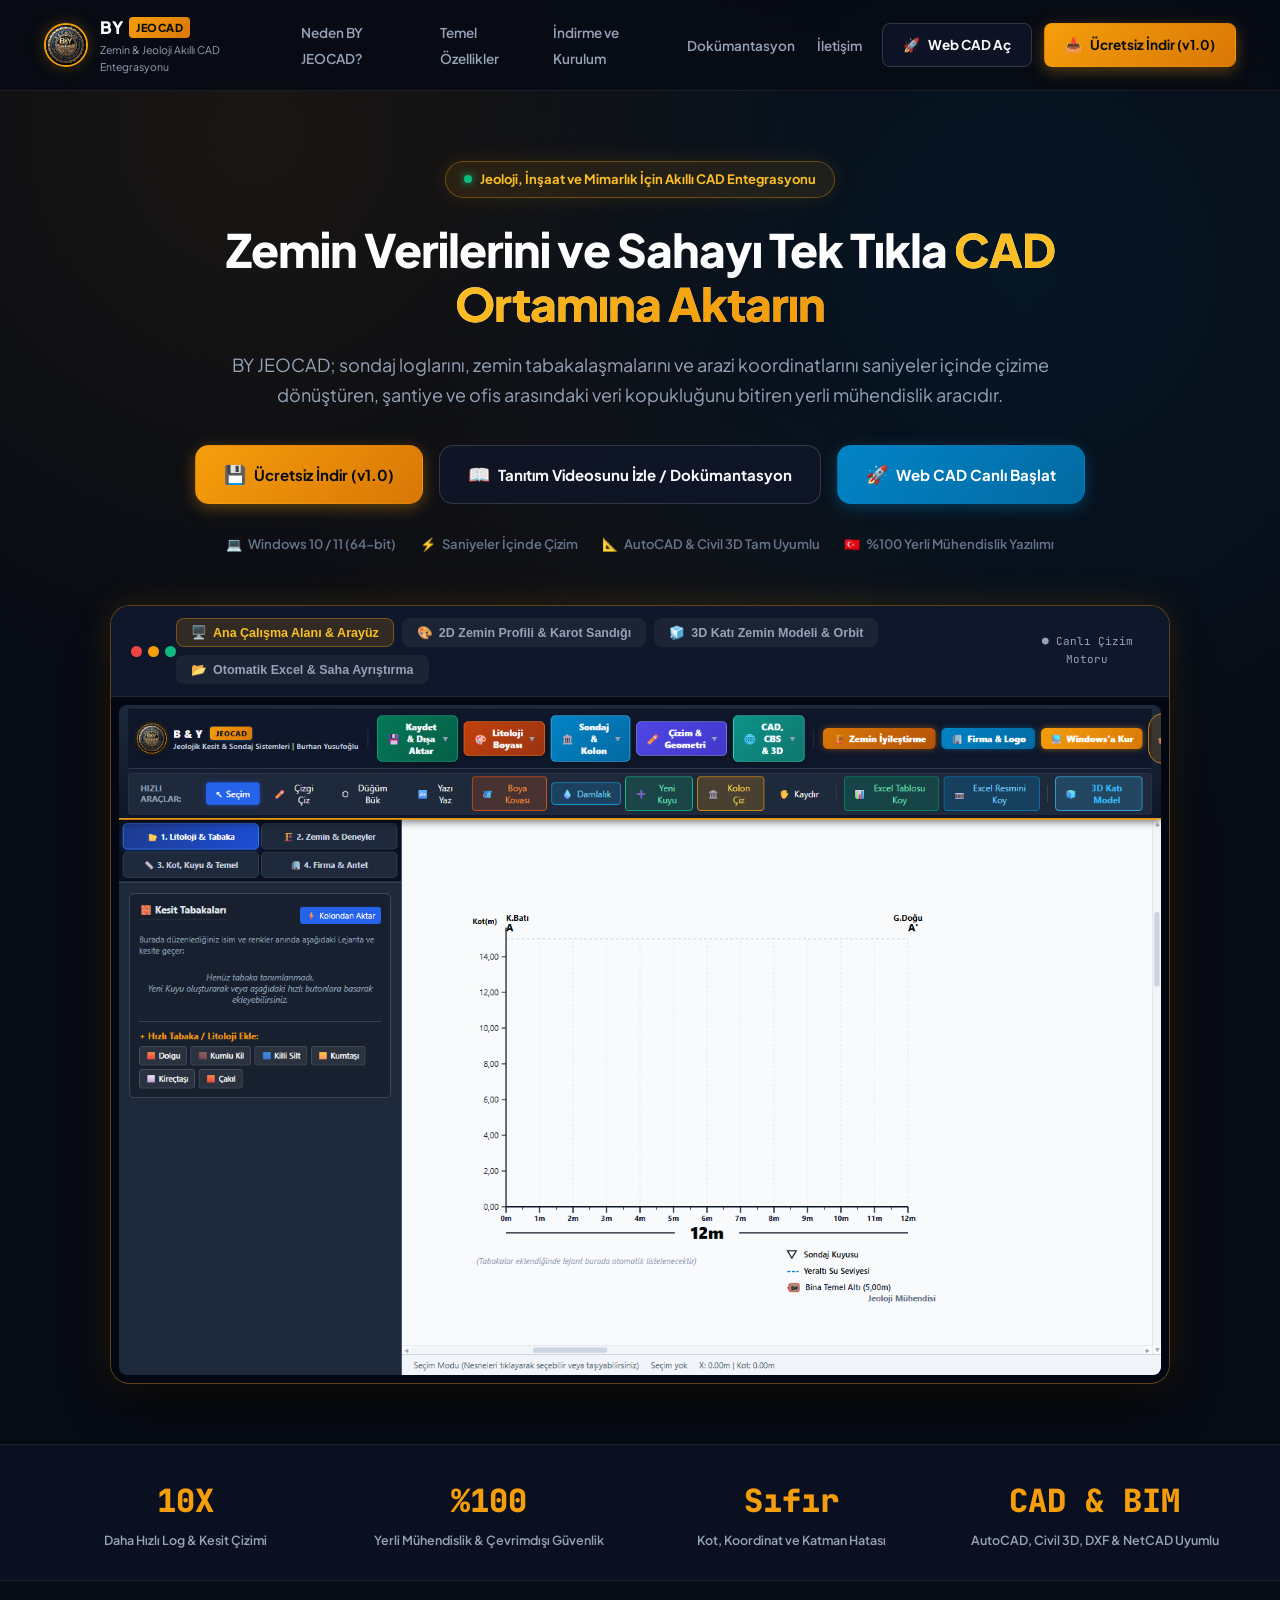
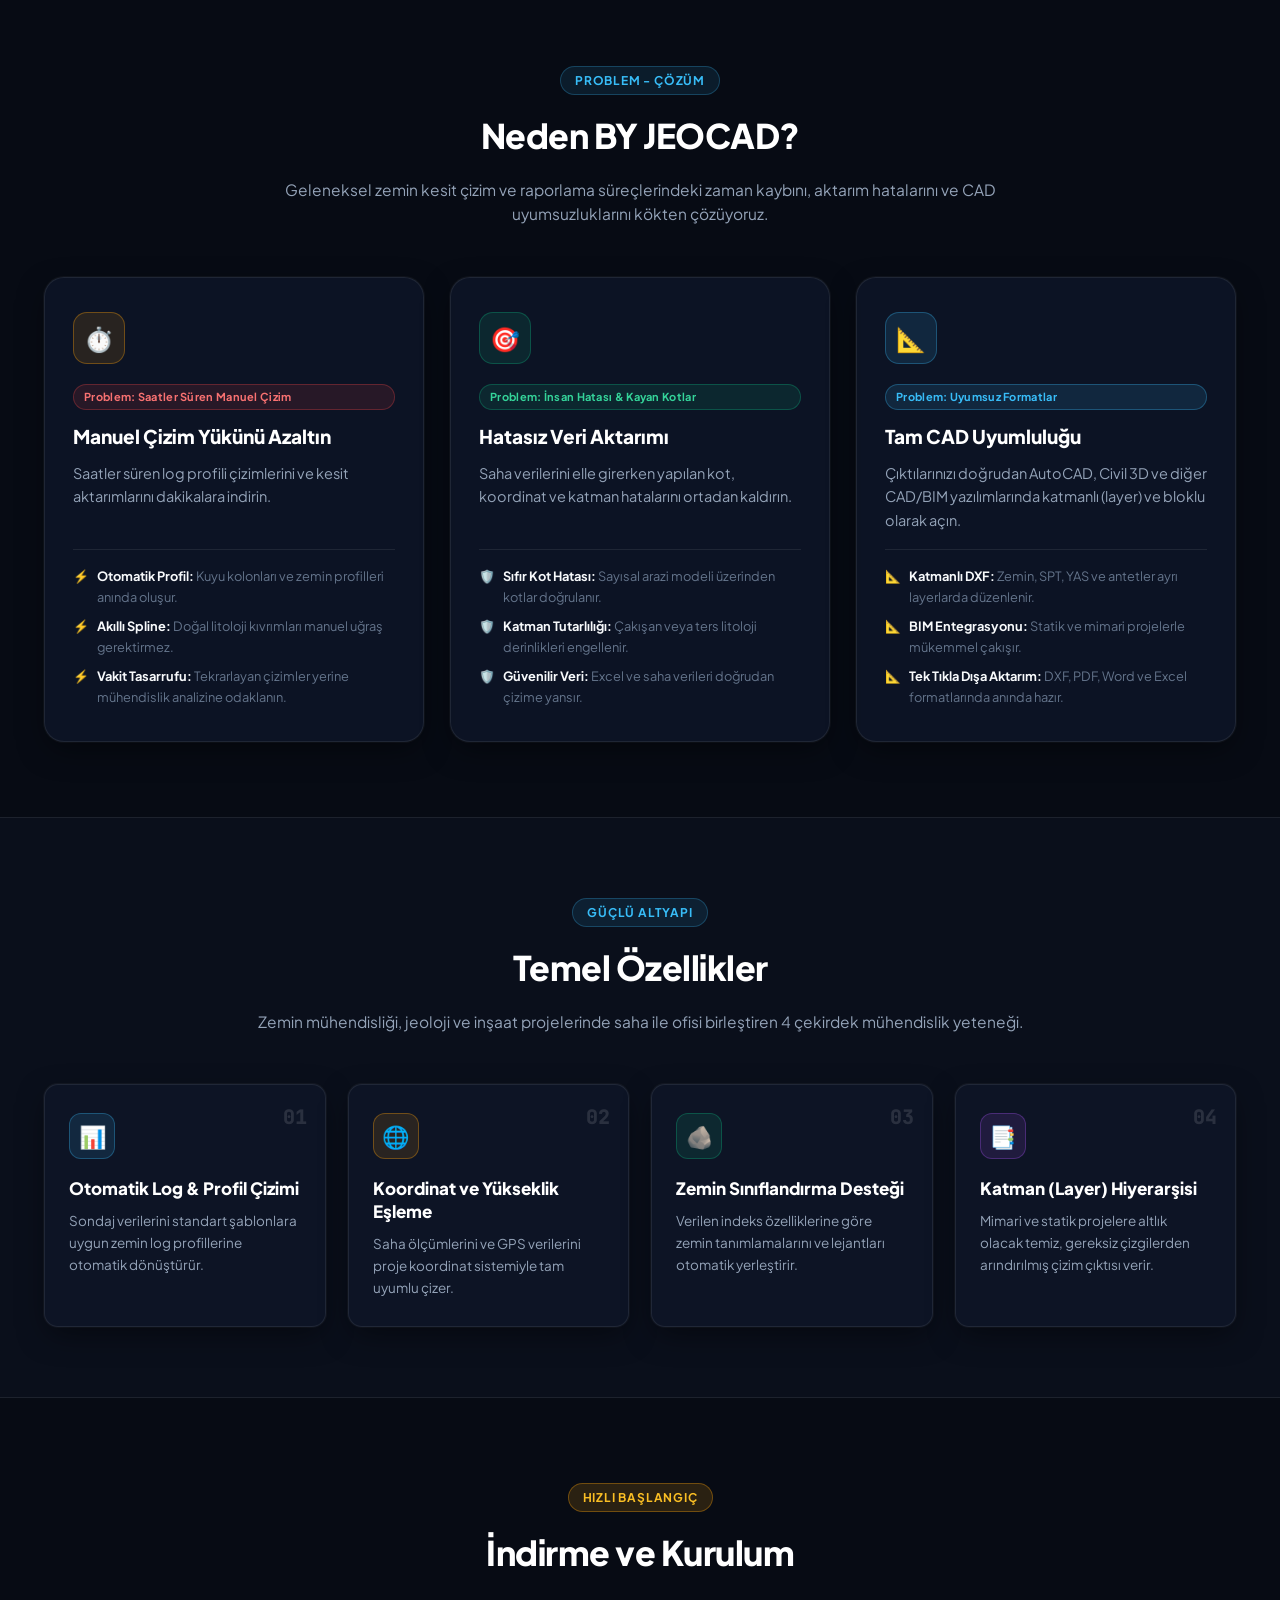
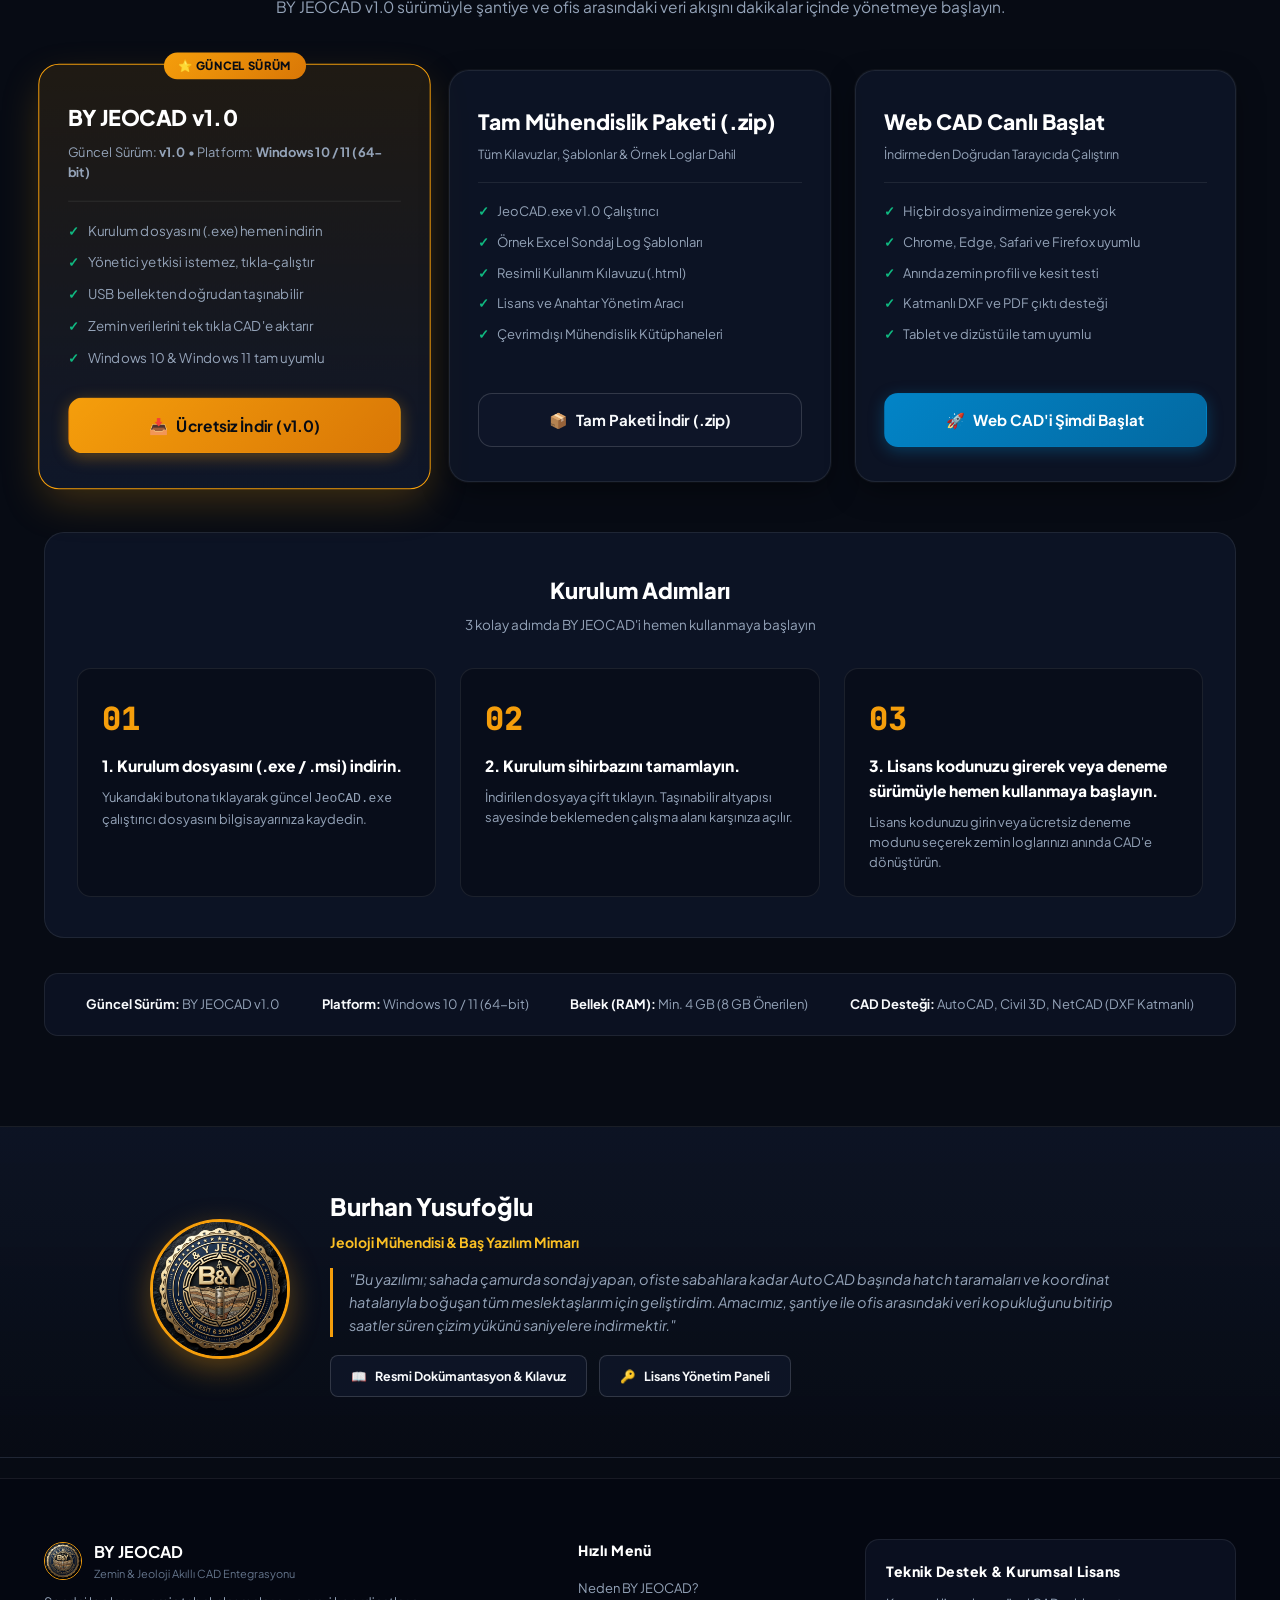
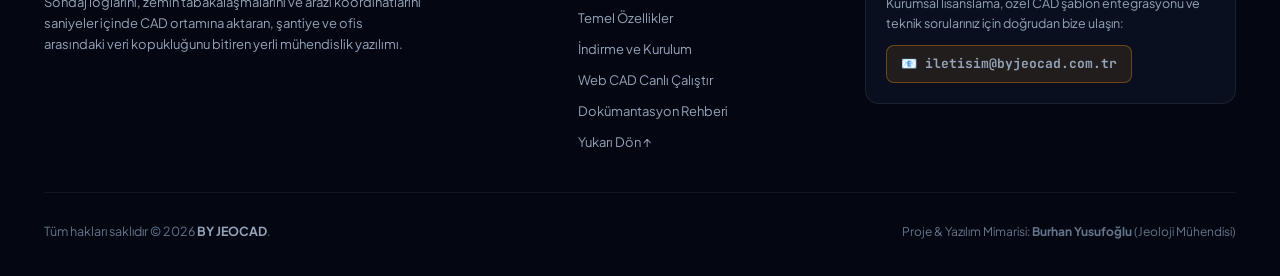
==== commit cc56601d: "Add files via upload" ====
--- a/index.html
+++ b/index.html
@@ -1,11 +1,11 @@
-﻿<!DOCTYPE html>
+<!DOCTYPE html>
 <html lang="tr">
 <head>
     <meta charset="UTF-8">
     <meta name="viewport" content="width=device-width, initial-scale=1.0">
-    <title>B & Y JEOCAD | Yeni Nesil Jeolojik Kesit, Sondaj Kolon & 3D CAD Platformu</title>
-    <meta name="description" content="Jeoloji, Geoteknik ve İnşaat Mühendisleri için tek tıkla Excel ve karot fotoğraflarından 2D akıllı litolojik kesitler ve 3D katı modeller üreten milli CAD yazılımı. AutoCAD ve NetCAD tam uyumlu.">
-    <link rel="icon" type="image/png" href="logo.png">
+    <title>BY JEOCAD | Jeoloji, &#304;n&#351;aat ve Mimarl&#305;k &#304;&ccedil;in Ak&#305;ll&#305; CAD Entegrasyonu</title>
+    <meta name="description" content="Zemin verilerini ve sahayı tek tıkla CAD ortamına aktarın. Sondaj loglarını, zemin tabakalaşmalarını ve arazi koordinatlarını saniyeler içinde çizime dönüştüren yerli mühendislik aracı.">
+    <link rel="icon" type="image/png" href="GITHUB_A_YUKLENECEK_DOSYALAR/logo.png">
     
     <!-- Google Fonts -->
     <link rel="preconnect" href="https://fonts.googleapis.com">
@@ -70,7 +70,7 @@
             position: sticky;
             top: 0;
             z-index: 1000;
-            background: rgba(7, 11, 20, 0.85);
+            background: rgba(7, 11, 20, 0.88);
             backdrop-filter: blur(16px);
             -webkit-backdrop-filter: blur(16px);
             border-bottom: 1px solid var(--border-subtle);
@@ -103,7 +103,7 @@
         }
 
         .brand-logo-group:hover .brand-logo-img {
-            transform: rotate(10deg) scale(1.05);
+            transform: rotate(8deg) scale(1.05);
         }
 
         .brand-title-wrap h1 {
@@ -135,7 +135,7 @@
         .nav-links {
             display: flex;
             align-items: center;
-            gap: 24px;
+            gap: 22px;
             list-style: none;
         }
 
@@ -217,7 +217,7 @@
             border-radius: var(--radius-md);
         }
 
-        /* Hero Section */
+        /* 1. HERO SECTION */
         .hero {
             padding: 70px 0 60px;
             text-align: center;
@@ -230,9 +230,9 @@
             gap: 8px;
             background: rgba(245, 158, 11, 0.1);
             border: 1px solid var(--border-gold);
-            padding: 6px 16px;
+            padding: 7px 18px;
             border-radius: var(--radius-full);
-            font-size: 12.5px;
+            font-size: 13px;
             font-weight: 700;
             color: var(--gold-light);
             margin-bottom: 24px;
@@ -258,7 +258,7 @@
             font-weight: 900;
             letter-spacing: -1px;
             line-height: 1.18;
-            max-width: 950px;
+            max-width: 980px;
             margin: 0 auto 20px;
             background: linear-gradient(180deg, #ffffff 30%, #cbd5e1 100%);
             -webkit-background-clip: text;
@@ -274,9 +274,9 @@
         .hero-subtitle {
             font-size: 18px;
             color: var(--text-muted);
-            max-width: 820px;
+            max-width: 860px;
             margin: 0 auto 36px;
-            line-height: 1.6;
+            line-height: 1.65;
         }
 
         .hero-cta-group {
@@ -294,7 +294,7 @@
             justify-content: center;
             gap: 24px;
             flex-wrap: wrap;
-            font-size: 12.5px;
+            font-size: 13px;
             color: var(--text-dim);
             font-weight: 600;
         }
@@ -305,31 +305,29 @@
             gap: 6px;
         }
 
-        /* Showcase Preview Container */
+        /* Showcase Preview Vitrine */
         .showcase-wrapper {
             margin: 50px auto 0;
-            background: rgba(15, 23, 42, 0.8);
-            border: 1px solid var(--border-subtle);
+            max-width: 1060px;
+            background: #0b1120;
+            border: 1px solid var(--border-gold);
             border-radius: var(--radius-lg);
             overflow: hidden;
-            box-shadow: 0 25px 60px -15px rgba(0, 0, 0, 0.8), 0 0 35px rgba(245, 158, 11, 0.12);
+            box-shadow: 0 25px 50px -12px rgba(0, 0, 0, 0.8), 0 0 35px rgba(245, 158, 11, 0.15);
         }
 
         .showcase-bar {
-            background: #0b1120;
+            background: #0f172a;
             padding: 12px 20px;
             display: flex;
             align-items: center;
             justify-content: space-between;
             border-bottom: 1px solid var(--border-subtle);
-            flex-wrap: wrap;
-            gap: 12px;
         }
 
         .mac-dots {
             display: flex;
-            align-items: center;
-            gap: 7px;
+            gap: 6px;
         }
 
         .mac-dot {
@@ -345,16 +343,17 @@
         .showcase-tabs {
             display: flex;
             gap: 8px;
+            flex-wrap: wrap;
         }
 
         .showcase-tab {
-            background: transparent;
+            background: rgba(255, 255, 255, 0.05);
             border: 1px solid transparent;
             color: var(--text-muted);
             padding: 6px 14px;
-            border-radius: 6px;
-            font-size: 12px;
-            font-weight: 700;
+            border-radius: var(--radius-sm);
+            font-size: 12.5px;
+            font-weight: 600;
             cursor: pointer;
             transition: all 0.2s ease;
             display: flex;
@@ -362,21 +361,22 @@
             gap: 6px;
         }
 
+        .showcase-tab:hover {
+            color: var(--text-main);
+            background: rgba(255, 255, 255, 0.1);
+        }
+
         .showcase-tab.active {
             background: rgba(245, 158, 11, 0.15);
+            color: var(--gold-light);
             border-color: var(--border-gold);
-            color: var(--gold-light);
-        }
-
-        .showcase-tab:hover:not(.active) {
-            background: rgba(255, 255, 255, 0.05);
-            color: #fff;
         }
 
         .showcase-content {
+            padding: 8px;
+            background: #030712;
             position: relative;
-            background: #020617;
-            min-height: 480px;
+            min-height: 380px;
             display: flex;
             align-items: center;
             justify-content: center;
@@ -385,49 +385,44 @@
         .showcase-img {
             width: 100%;
             height: auto;
+            border-radius: 8px;
             display: block;
-            object-fit: cover;
-            transition: opacity 0.3s ease;
-        }
-
-        /* Metrics Strip */
+            transition: opacity 0.2s ease;
+        }
+
+        /* Metric Strip */
         .metrics-strip {
-            padding: 40px 0;
+            padding: 30px 0;
             border-top: 1px solid var(--border-subtle);
             border-bottom: 1px solid var(--border-subtle);
-            background: rgba(11, 17, 32, 0.6);
-            margin: 60px 0;
+            background: rgba(15, 23, 42, 0.5);
         }
 
         .metrics-grid {
             display: grid;
             grid-template-columns: repeat(4, 1fr);
-            gap: 24px;
+            gap: 20px;
             text-align: center;
         }
 
         .metric-card h3 {
-            font-size: 38px;
+            font-family: var(--font-mono);
+            font-size: 32px;
             font-weight: 900;
-            font-family: var(--font-mono);
             color: var(--gold);
             margin-bottom: 4px;
         }
 
         .metric-card p {
-            font-size: 13.5px;
+            font-size: 12.5px;
             color: var(--text-muted);
             font-weight: 600;
         }
 
-        /* Comparison Section */
-        .comparison-sec {
-            padding: 60px 0;
-        }
-
+        /* Section Headings */
         .sec-header {
             text-align: center;
-            max-width: 760px;
+            max-width: 780px;
             margin: 0 auto 50px;
         }
 
@@ -436,155 +431,207 @@
             background: rgba(56, 189, 248, 0.1);
             color: var(--cyan);
             border: 1px solid rgba(56, 189, 248, 0.25);
-            font-size: 12px;
-            font-weight: 800;
             padding: 4px 14px;
             border-radius: var(--radius-full);
+            font-size: 12px;
+            font-weight: 700;
+            text-transform: uppercase;
+            letter-spacing: 0.8px;
             margin-bottom: 14px;
-            letter-spacing: 0.5px;
         }
 
         .sec-title {
             font-size: 34px;
             font-weight: 900;
             letter-spacing: -0.5px;
-            margin-bottom: 16px;
             color: #fff;
+            margin-bottom: 14px;
         }
 
         .sec-desc {
             font-size: 15.5px;
             color: var(--text-muted);
-        }
-
-        .comp-grid {
+            line-height: 1.6;
+        }
+
+        /* 2. "NEDEN BY JEOCAD?" (Problem - Çözüm) */
+        .why-sec {
+            padding: 85px 0 75px;
+            position: relative;
+        }
+
+        .why-grid {
             display: grid;
-            grid-template-columns: 1fr 1fr;
-            gap: 24px;
-        }
-
-        .comp-card {
+            grid-template-columns: repeat(3, 1fr);
+            gap: 26px;
+        }
+
+        .why-card {
+            background: var(--bg-card);
+            border: 1px solid var(--border-subtle);
+            border-radius: var(--radius-lg);
+            padding: 34px 28px;
+            position: relative;
+            box-shadow: var(--shadow-card);
+            transition: all 0.3s ease;
+            display: flex;
+            flex-direction: column;
+        }
+
+        .why-card:hover {
+            border-color: var(--border-gold);
+            transform: translateY(-5px);
+            box-shadow: 0 16px 36px -10px rgba(245, 158, 11, 0.25);
+            background: var(--bg-card-hover);
+        }
+
+        .why-icon-box {
+            width: 52px;
+            height: 52px;
+            border-radius: 14px;
+            background: rgba(245, 158, 11, 0.12);
+            border: 1px solid var(--border-gold);
+            display: flex;
+            align-items: center;
+            justify-content: center;
+            font-size: 24px;
+            margin-bottom: 20px;
+        }
+
+        .why-badge-tag {
+            display: inline-block;
+            background: rgba(239, 68, 68, 0.12);
+            border: 1px solid rgba(239, 68, 68, 0.3);
+            color: #f87171;
+            font-size: 11px;
+            font-weight: 700;
+            padding: 3px 10px;
+            border-radius: var(--radius-full);
+            margin-bottom: 14px;
+            letter-spacing: 0.3px;
+        }
+
+        .why-card.highlight .why-badge-tag {
+            background: rgba(16, 185, 129, 0.12);
+            border-color: rgba(16, 185, 129, 0.3);
+            color: #34d399;
+        }
+
+        .why-card h3 {
+            font-size: 19px;
+            font-weight: 800;
+            margin-bottom: 12px;
+            color: #fff;
+            line-height: 1.35;
+        }
+
+        .why-card p {
+            font-size: 14.5px;
+            color: var(--text-muted);
+            line-height: 1.65;
+            margin-bottom: 16px;
+            flex-grow: 1;
+        }
+
+        .why-bullet-list {
+            list-style: none;
+            border-top: 1px solid var(--border-subtle);
+            padding-top: 16px;
+            display: flex;
+            flex-direction: column;
+            gap: 9px;
+        }
+
+        .why-bullet-list li {
+            font-size: 12.8px;
+            color: var(--text-dim);
+            display: flex;
+            align-items: flex-start;
+            gap: 8px;
+        }
+
+        .why-bullet-list li strong {
+            color: var(--text-main);
+        }
+
+        /* 3. TEMEL ÖZELLİKLER (4 Kutulu Grid) */
+        .features-sec {
+            padding: 80px 0 70px;
+            background: rgba(15, 23, 42, 0.35);
+            border-top: 1px solid var(--border-subtle);
+            border-bottom: 1px solid var(--border-subtle);
+        }
+
+        .features-grid-4 {
+            display: grid;
+            grid-template-columns: repeat(4, 1fr);
+            gap: 22px;
+        }
+
+        .feature-box-4 {
             background: var(--bg-card);
             border: 1px solid var(--border-subtle);
             border-radius: var(--radius-md);
-            padding: 30px;
+            padding: 28px 24px;
+            position: relative;
             box-shadow: var(--shadow-card);
-        }
-
-        .comp-card.highlight {
+            transition: all 0.3s ease;
+            display: flex;
+            flex-direction: column;
+        }
+
+        .feature-box-4:hover {
             border-color: var(--border-gold);
-            background: linear-gradient(180deg, rgba(245, 158, 11, 0.08) 0%, rgba(15, 23, 42, 0.9) 100%);
-            box-shadow: var(--shadow-gold);
-        }
-
-        .comp-card-header {
-            display: flex;
-            align-items: center;
-            gap: 12px;
-            margin-bottom: 24px;
-            padding-bottom: 16px;
-            border-bottom: 1px solid var(--border-subtle);
-        }
-
-        .comp-card-header h4 {
-            font-size: 18px;
-            font-weight: 800;
-        }
-
-        .comp-list {
-            list-style: none;
-            display: flex;
-            flex-direction: column;
-            gap: 14px;
-        }
-
-        .comp-list li {
-            display: flex;
-            align-items: flex-start;
-            gap: 12px;
-            font-size: 14px;
-            color: var(--text-muted);
-            line-height: 1.5;
-        }
-
-        .comp-list li strong {
-            color: #fff;
-        }
-
-        /* Features Section */
-        .features-sec {
-            padding: 60px 0;
-        }
-
-        .features-grid {
-            display: grid;
-            grid-template-columns: repeat(3, 1fr);
-            gap: 24px;
-        }
-
-        .feature-card {
-            background: var(--bg-card);
-            border: 1px solid var(--border-subtle);
-            border-radius: var(--radius-md);
-            padding: 28px;
-            transition: all 0.3s cubic-bezier(0.16, 1, 0.3, 1);
-            position: relative;
-            overflow: hidden;
-        }
-
-        .feature-card::before {
-            content: '';
-            position: absolute;
-            top: 0;
-            left: 0;
-            right: 0;
-            height: 3px;
-            background: linear-gradient(90deg, transparent, var(--gold), transparent);
-            opacity: 0;
-            transition: opacity 0.3s ease;
-        }
-
-        .feature-card:hover {
-            transform: translateY(-5px);
-            border-color: var(--border-gold);
+            transform: translateY(-4px);
             background: var(--bg-card-hover);
             box-shadow: var(--shadow-gold);
         }
 
-        .feature-card:hover::before {
-            opacity: 1;
-        }
-
-        .feature-icon-box {
-            width: 50px;
-            height: 50px;
+        .feature-num {
+            position: absolute;
+            top: 16px;
+            right: 18px;
+            font-family: var(--font-mono);
+            font-size: 20px;
+            font-weight: 900;
+            color: rgba(255, 255, 255, 0.12);
+        }
+
+        .feature-box-4:hover .feature-num {
+            color: var(--gold);
+        }
+
+        .feature-icon-circle {
+            width: 46px;
+            height: 46px;
             border-radius: 12px;
-            background: rgba(245, 158, 11, 0.12);
-            border: 1px solid var(--border-gold);
+            background: rgba(56, 189, 248, 0.12);
+            border: 1px solid rgba(56, 189, 248, 0.3);
             display: flex;
             align-items: center;
             justify-content: center;
             font-size: 22px;
-            margin-bottom: 20px;
-            color: var(--gold);
-        }
-
-        .feature-card h3 {
-            font-size: 18px;
+            margin-bottom: 18px;
+            color: var(--cyan);
+        }
+
+        .feature-box-4 h3 {
+            font-size: 17px;
             font-weight: 800;
-            margin-bottom: 12px;
+            margin-bottom: 10px;
             color: #fff;
-        }
-
-        .feature-card p {
+            line-height: 1.35;
+        }
+
+        .feature-box-4 p {
             font-size: 13.5px;
             color: var(--text-muted);
             line-height: 1.6;
         }
 
-        /* Download Section */
+        /* 4. İNDİRME VE KURULUM */
         .download-sec {
-            padding: 80px 0 60px;
+            padding: 85px 0 70px;
             position: relative;
         }
 
@@ -632,14 +679,14 @@
         .dl-card-top h3 {
             font-size: 21px;
             font-weight: 900;
-            margin-bottom: 8px;
+            margin-bottom: 6px;
             color: #fff;
         }
 
         .dl-card-top .dl-meta {
             font-size: 12.5px;
             color: var(--text-muted);
-            margin-bottom: 20px;
+            margin-bottom: 18px;
         }
 
         .dl-features {
@@ -665,9 +712,30 @@
             font-weight: bold;
         }
 
-        /* Steps Guide */
-        .steps-sec {
-            padding: 40px 0 60px;
+        /* 3 Kurulum Adımları */
+        .install-guide-box {
+            background: var(--bg-card);
+            border: 1px solid var(--border-subtle);
+            border-radius: var(--radius-lg);
+            padding: 40px 32px;
+            margin-bottom: 35px;
+        }
+
+        .install-guide-header {
+            text-align: center;
+            margin-bottom: 32px;
+        }
+
+        .install-guide-header h4 {
+            font-size: 22px;
+            font-weight: 800;
+            color: #fff;
+            margin-bottom: 6px;
+        }
+
+        .install-guide-header p {
+            font-size: 13.5px;
+            color: var(--text-muted);
         }
 
         .steps-grid {
@@ -677,11 +745,17 @@
         }
 
         .step-item {
-            background: var(--bg-card);
+            background: rgba(7, 11, 20, 0.6);
             border: 1px solid var(--border-subtle);
             border-radius: var(--radius-md);
             padding: 24px;
             position: relative;
+            transition: all 0.3s ease;
+        }
+
+        .step-item:hover {
+            border-color: var(--border-gold);
+            transform: translateY(-3px);
         }
 
         .step-number {
@@ -692,8 +766,8 @@
             margin-bottom: 10px;
         }
 
-        .step-item h4 {
-            font-size: 16px;
+        .step-item h5 {
+            font-size: 15.5px;
             font-weight: 800;
             margin-bottom: 8px;
             color: #fff;
@@ -702,12 +776,31 @@
         .step-item p {
             font-size: 13px;
             color: var(--text-muted);
-        }
-
-        /* Author / Visionary Section */
+            line-height: 1.55;
+        }
+
+        /* Requirements Strip */
+        .sys-req-strip {
+            background: rgba(15, 23, 42, 0.6);
+            border: 1px solid var(--border-subtle);
+            border-radius: var(--radius-md);
+            padding: 20px 28px;
+            display: flex;
+            justify-content: space-around;
+            flex-wrap: wrap;
+            gap: 16px;
+            font-size: 13px;
+            color: var(--text-muted);
+        }
+
+        .sys-req-strip strong {
+            color: var(--text-main);
+        }
+
+        /* Geliştirici & Mühendis Bölümü */
         .author-sec {
             padding: 60px 0;
-            margin: 40px 0;
+            margin: 20px 0;
             background: linear-gradient(180deg, rgba(15, 23, 42, 0.7) 0%, rgba(7, 11, 20, 0.9) 100%);
             border-top: 1px solid var(--border-subtle);
             border-bottom: 1px solid var(--border-subtle);
@@ -751,43 +844,132 @@
         }
 
         .author-quote {
-            font-size: 15px;
+            font-size: 14.5px;
             color: var(--text-muted);
             line-height: 1.6;
             font-style: italic;
             border-left: 3px solid var(--gold);
             padding-left: 16px;
-            margin-bottom: 16px;
-        }
-
-        /* Footer */
+            margin-bottom: 18px;
+        }
+
+        /* 5. İLETİŞİM & LİSANS (FOOTER) */
         footer {
             background: #040711;
-            padding: 50px 0 30px;
+            padding: 60px 0 35px;
             border-top: 1px solid var(--border-subtle);
             font-size: 13px;
             color: var(--text-dim);
         }
 
-        .footer-inner {
-            display: flex;
+        .footer-grid {
+            display: grid;
+            grid-template-columns: 2fr 1fr 1.5fr;
+            gap: 40px;
+            padding-bottom: 40px;
+            border-bottom: 1px solid rgba(255, 255, 255, 0.06);
+            margin-bottom: 28px;
+        }
+
+        .footer-brand p {
+            font-size: 13px;
+            color: var(--text-muted);
+            margin-top: 10px;
+            max-width: 380px;
+            line-height: 1.6;
+        }
+
+        .footer-links-col h4 {
+            font-size: 14px;
+            font-weight: 800;
+            color: #fff;
+            margin-bottom: 16px;
+            letter-spacing: 0.5px;
+        }
+
+        .footer-links-col ul {
+            list-style: none;
+            display: flex;
+            flex-direction: column;
+            gap: 10px;
+        }
+
+        .footer-links-col a {
+            color: var(--text-muted);
+            text-decoration: none;
+            font-size: 13px;
+            transition: color 0.2s ease;
+        }
+
+        .footer-links-col a:hover {
+            color: var(--gold);
+        }
+
+        .footer-contact-box {
+            background: rgba(15, 23, 42, 0.6);
+            border: 1px solid var(--border-subtle);
+            border-radius: var(--radius-md);
+            padding: 20px;
+        }
+
+        .footer-contact-box h4 {
+            font-size: 14px;
+            font-weight: 800;
+            color: #fff;
+            margin-bottom: 10px;
+        }
+
+        .footer-contact-box p {
+            font-size: 12.5px;
+            color: var(--text-muted);
+            margin-bottom: 12px;
+        }
+
+        .contact-email-link {
+            display: inline-flex;
+            align-items: center;
+            gap: 8px;
+            color: var(--gold-light);
+            text-decoration: none;
+            font-size: 14px;
+            font-weight: 700;
+            font-family: var(--font-mono);
+            padding: 8px 14px;
+            background: rgba(245, 158, 11, 0.1);
+            border: 1px solid var(--border-gold);
+            border-radius: var(--radius-sm);
+            transition: all 0.2s ease;
+        }
+
+        .contact-email-link:hover {
+            background: rgba(245, 158, 11, 0.2);
+            color: #fff;
+            transform: translateY(-2px);
+        }
+
+        .footer-bottom {
+            display: flex;
+            align-items: center;
             justify-content: space-between;
-            align-items: center;
             flex-wrap: wrap;
-            gap: 20px;
-            padding-bottom: 30px;
-            border-bottom: 1px solid rgba(255, 255, 255, 0.05);
-            margin-bottom: 24px;
-        }
-
-        .footer-copy {
-            text-align: center;
-            font-size: 12px;
-        }
-
-        /* Responsive */
+            gap: 16px;
+            font-size: 12.5px;
+        }
+
+        .footer-bottom-copy {
+            color: var(--text-dim);
+        }
+
+        .footer-bottom-copy strong {
+            color: var(--text-muted);
+        }
+
+        /* Responsive Media Queries */
         @media (max-width: 1024px) {
-            .features-grid, .download-cards-grid, .steps-grid {
+            .why-grid, .download-cards-grid, .steps-grid, .footer-grid {
+                grid-template-columns: repeat(2, 1fr);
+            }
+            .features-grid-4 {
                 grid-template-columns: repeat(2, 1fr);
             }
             .dl-card.popular {
@@ -808,7 +990,7 @@
             .nav-links {
                 display: none;
             }
-            .comp-grid, .features-grid, .download-cards-grid, .steps-grid, .metrics-grid {
+            .why-grid, .features-grid-4, .download-cards-grid, .steps-grid, .metrics-grid, .footer-grid {
                 grid-template-columns: 1fr;
             }
             .author-box {
@@ -819,6 +1001,10 @@
                 border-left: none;
                 padding-left: 0;
             }
+            .footer-bottom {
+                flex-direction: column;
+                text-align: center;
+            }
         }
     </style>
 </head>
@@ -828,68 +1014,68 @@
     <header class="navbar">
         <div class="container nav-inner">
             <a href="#top" class="brand-logo-group">
-                <img src="GITHUB_A_YUKLENECEK_DOSYALAR/logo.png" alt="B & Y JEOCAD Logo" class="brand-logo-img">
+                <img src="GITHUB_A_YUKLENECEK_DOSYALAR/logo.png" onerror="if(!this.dataset.tried){this.dataset.tried=1;this.src='logo.png';}" alt="BY JEOCAD Logo" class="brand-logo-img">
                 <div class="brand-title-wrap">
-                    <h1>B &amp; Y <span class="brand-badge">JEOCAD</span></h1>
-                    <p>Jeolojik Kesit &amp; Sondaj CAD Stüdyosu</p>
+                    <h1>BY <span class="brand-badge">JEOCAD</span></h1>
+                    <p>Zemin &amp; Jeoloji Ak&#305;ll&#305; CAD Entegrasyonu</p>
                 </div>
             </a>
 
             <ul class="nav-links">
-                <li><a href="#ozellikler">Özellikler</a></li>
-                <li><a href="#karsilastirma">Neden JeoCAD?</a></li>
-                <li><a href="#moduller">CAD &amp; 3D Modüller</a></li>
-                <li><a href="#nasil-calisir">Nasıl Çalışır?</a></li>
-                <li><a href="#gelistirici">Geliştirici</a></li>
+                <li><a href="#neden">Neden BY JEOCAD?</a></li>
+                <li><a href="#ozellikler">Temel &Ouml;zellikler</a></li>
+                <li><a href="#indir">&#304;ndirme ve Kurulum</a></li>
+                <li><a href="GITHUB_A_YUKLENECEK_DOSYALAR/JEOCAD_Urun_Tanitim_ve_Kurulum_Rehberi.html" target="_blank">Dok&uuml;mantasyon</a></li>
+                <li><a href="#iletisim">&#304;leti&#351;im</a></li>
             </ul>
 
             <div class="nav-actions">
-                <a href="GITHUB_A_YUKLENECEK_DOSYALAR/app.html" target="_blank" class="btn btn-outline" title="Tarayıcıda Canlı Deneyin">
-                    <span>🚀</span> Web CAD Aç
+                <a href="GITHUB_A_YUKLENECEK_DOSYALAR/app.html" target="_blank" class="btn btn-outline" title="Taray&#305;c&#305;da Canl&#305; &Ccedil;al&#305;&#351;t&#305;r&#305;n">
+                    <span>🚀</span> Web CAD A&ccedil;
                 </a>
                 <a href="#indir" class="btn btn-gold">
-                    <span>📥</span> İndir (v7.2)
+                    <span>📥</span> &Uuml;cretsiz &#304;ndir (v1.0)
                 </a>
             </div>
         </div>
     </header>
 
-    <!-- Hero Karşılama Bölümü -->
+    <!-- 1. GİRİŞ BÖLÜMÜ (HERO / EN ÜST ALAN) -->
     <section class="hero" id="top">
         <div class="container">
             <div class="hero-badge-pill">
                 <span class="hero-badge-dot"></span>
-                <span>👑 v7.2 Kurumsal &amp; Bireysel Sürüm Yayında • %100 Yerli ve Bağımsız</span>
-            </div>
-
-            <h2 class="hero-title">
-                Zemin ve Jeoloji Mühendisliğinde Kesit Çiziminin &amp; Raporlamanın <span class="highlight-gold">Yeni Zirvesi</span>
-            </h2>
+                <span>Jeoloji, &#304;n&#351;aat ve Mimarl&#305;k &#304;&ccedil;in Ak&#305;ll&#305; CAD Entegrasyonu</span>
+            </div>
+
+            <h1 class="hero-title">
+                Zemin Verilerini ve Sahay&#305; Tek T&#305;kla <span class="highlight-gold">CAD Ortam&#305;na Aktar&#305;n</span>
+            </h1>
 
             <p class="hero-subtitle">
-                Excel sondaj loglarınızı, saha karot sandığı fotoğraflarınızı ve geoteknik deneylerinizi tek hamlede sürükleyip bırakın. <strong>2D akıllı litolojik kesitleri</strong> ve <strong>3D katı modelleri</strong> saniyeler içinde çizin. AutoCAD, NetCAD ve CBS ile %100 uyumlu.
+                BY JEOCAD; sondaj loglar&#305;n&#305;, zemin tabakala&#351;malar&#305;n&#305; ve arazi koordinatlar&#305;n&#305; saniyeler i&ccedil;inde &ccedil;izime d&ouml;n&uuml;&#351;t&uuml;ren, &#351;antiye ve ofis aras&#305;ndaki veri kopuklu&#287;unu bitiren yerli m&uuml;hendislik arac&#305;d&#305;r.
             </p>
 
             <div class="hero-cta-group">
                 <a href="GITHUB_A_YUKLENECEK_DOSYALAR/JeoCAD.exe" download="JeoCAD.exe" class="btn btn-gold btn-lg" id="btnHeroExe">
                     <span style="font-size:18px;">💾</span> 
-                    <span>Windows İçin İndir <strong>(.exe Taşınabilir)</strong></span>
+                    <span>&Uuml;cretsiz &#304;ndir (v1.0)</span>
                 </a>
-                <a href="GITHUB_A_YUKLENECEK_DOSYALAR/BY_JEOCAD_v7.2_Masaustu_Paketi.zip" download="BY_JEOCAD_v7.2_Masaustu_Paketi.zip" class="btn btn-outline btn-lg" id="btnHeroZip">
-                    <span style="font-size:18px;">📦</span> 
-                    <span>Tam Mühendislik Paketi (.zip)</span>
+                <a href="GITHUB_A_YUKLENECEK_DOSYALAR/JEOCAD_Urun_Tanitim_ve_Kurulum_Rehberi.html" target="_blank" class="btn btn-outline btn-lg" id="btnHeroDocs">
+                    <span style="font-size:18px;">📖</span> 
+                    <span>Tan&#305;t&#305;m Videosunu &#304;zle / Dok&uuml;mantasyon</span>
                 </a>
-                <a href="GITHUB_A_YUKLENECEK_DOSYALAR/app.html" target="_blank" class="btn btn-blue btn-lg">
+                <a href="GITHUB_A_YUKLENECEK_DOSYALAR/app.html" target="_blank" class="btn btn-blue btn-lg" id="btnHeroWeb">
                     <span style="font-size:18px;">🚀</span> 
-                    <span>Tarayıcıda Canlı Başlat</span>
+                    <span>Web CAD Canl&#305; Ba&#351;lat</span>
                 </a>
             </div>
 
             <div class="hero-trust-bar">
-                <div class="hero-trust-item"><span>🛡️</span> Kurulum Gerektirmez (Portable)</div>
-                <div class="hero-trust-item"><span>💻</span> Windows 10 &amp; 11 (64-Bit)</div>
-                <div class="hero-trust-item"><span>🔒</span> %100 Çevrimdışı (Verileriniz Sizde Kalır)</div>
-                <div class="hero-trust-item"><span>📐</span> TMMOB &amp; Bakanlık Standartlarında</div>
+                <div class="hero-trust-item"><span>💻</span> Windows 10 / 11 (64-bit)</div>
+                <div class="hero-trust-item"><span>⚡</span> Saniyeler &#304;&ccedil;inde &Ccedil;izim</div>
+                <div class="hero-trust-item"><span>📐</span> AutoCAD &amp; Civil 3D Tam Uyumlu</div>
+                <div class="hero-trust-item"><span>🇹🇷</span> %100 Yerli M&uuml;hendislik Yaz&#305;l&#305;m&#305;</div>
             </div>
 
             <!-- İnteraktif Ekran Görüntüsü Vitrini -->
@@ -903,26 +1089,26 @@
 
                     <div class="showcase-tabs">
                         <button type="button" class="showcase-tab active" onclick="switchPreview('GITHUB_A_YUKLENECEK_DOSYALAR/assets/preview_main_ui.png', this)">
-                            <span>🖥️</span> Ana Çalışma Alanı &amp; Arayüz
+                            <span>🖥️</span> Ana &Ccedil;al&#305;&#351;ma Alan&#305; &amp; Aray&uuml;z
                         </button>
                         <button type="button" class="showcase-tab" onclick="switchPreview('GITHUB_A_YUKLENECEK_DOSYALAR/assets/preview_2d_section.png', this)">
-                            <span>🎨</span> 2D Eğimli Kesit &amp; Karot Sandığı
+                            <span>🎨</span> 2D Zemin Profili &amp; Karot Sand&#305;&#287;&#305;
                         </button>
                         <button type="button" class="showcase-tab" onclick="switchPreview('GITHUB_A_YUKLENECEK_DOSYALAR/assets/preview_3d_model.png', this)">
-                            <span>🧊</span> 3D Katı Model &amp; Orbit
+                            <span>🧊</span> 3D Kat&#305; Zemin Modeli &amp; Orbit
                         </button>
                         <button type="button" class="showcase-tab" onclick="switchPreview('GITHUB_A_YUKLENECEK_DOSYALAR/assets/preview_batch_modal.png', this)">
-                            <span>📂</span> Otomatik Excel &amp; Karot Ayrıştırma
+                            <span>📂</span> Otomatik Excel &amp; Saha Ayr&#305;&#351;t&#305;rma
                         </button>
                     </div>
 
                     <div style="font-size:11px;color:#94a3b8;font-family:var(--font-mono);">
-                        ● Canlı Sistem Önizlemesi
+                        ● Canl&#305; &Ccedil;izim Motoru
                     </div>
                 </div>
 
                 <div class="showcase-content">
-                    <img id="showcaseDisplayImg" src="GITHUB_A_YUKLENECEK_DOSYALAR/assets/preview_main_ui.png" alt="B & Y JEOCAD Arayüzü" class="showcase-img">
+                    <img id="showcaseDisplayImg" src="GITHUB_A_YUKLENECEK_DOSYALAR/assets/preview_main_ui.png" onerror="if(!this.dataset.tried){this.dataset.tried=1;this.src='assets/preview_main_ui.png';}" alt="BY JEOCAD Ekran G&ouml;r&uuml;nt&uuml;s&uuml;" class="showcase-img">
                 </div>
             </div>
         </div>
@@ -934,282 +1120,251 @@
             <div class="metrics-grid">
                 <div class="metric-card">
                     <h3>10X</h3>
-                    <p>Daha Hızlı Kesit Çizimi ve Raporlama</p>
+                    <p>Daha H&#305;zl&#305; Log &amp; Kesit &Ccedil;izimi</p>
                 </div>
                 <div class="metric-card">
                     <h3>%100</h3>
-                    <p>Yerli, Bağımsız &amp; Çevrimdışı Çalışma</p>
+                    <p>Yerli M&uuml;hendislik &amp; &Ccedil;evrimd&#305;&#351;&#305; G&uuml;venlik</p>
                 </div>
                 <div class="metric-card">
-                    <h3>4+</h3>
-                    <p>Evrensel CAD &amp; CBS Formatı (DXF, SHP, CAD)</p>
+                    <h3>S&#305;f&#305;r</h3>
+                    <p>Kot, Koordinat ve Katman Hatas&#305;</p>
                 </div>
                 <div class="metric-card">
-                    <h3>5 Katman</h3>
-                    <p>Litoloji, SPT-N, Presiyometre, YAS, Karotlar</p>
+                    <h3>CAD &amp; BIM</h3>
+                    <p>AutoCAD, Civil 3D, DXF &amp; NetCAD Uyumlu</p>
                 </div>
             </div>
         </div>
     </section>
 
-    <!-- Neden B & Y JEOCAD? Karşılaştırma -->
-    <section class="comparison-sec" id="karsilastirma">
+    <!-- 2. "NEDEN BY JEOCAD?" (Problem - Çözüm) -->
+    <section class="why-sec" id="neden">
         <div class="container">
             <div class="sec-header">
-                <span class="sec-pill">Verimlilik Devrimi</span>
-                <h3 class="sec-title">Geleneksel Zahmetli Çizimlere Son Verin</h3>
+                <span class="sec-pill">Problem - &Ccedil;&ouml;z&uuml;m</span>
+                <h2 class="sec-title">Neden BY JEOCAD?</h2>
                 <p class="sec-desc">
-                    Yıllardır süregelen manuel kopyalama hatalarını, saatler süren tarama (hatch) boyamalarını ve karmaşık yabancı program lisanslarını tarihe gömün.
+                    Geleneksel zemin kesit &ccedil;izim ve raporlama s&uuml;re&ccedil;lerindeki zaman kayb&#305;n&#305;, aktar&#305;m hatalar&#305;n&#305; ve CAD uyumsuzluklar&#305;n&#305; k&ouml;kten &ccedil;&ouml;z&uuml;yoruz.
                 </p>
             </div>
 
-            <div class="comp-grid">
-                <!-- Eski Yöntemler -->
-                <div class="comp-card">
-                    <div class="comp-card-header">
-                        <span style="font-size:24px;">❌</span>
-                        <div>
-                            <h4>Eski &amp; Geleneksel Yöntemler</h4>
-                            <span style="font-size:12px;color:#ef4444;">Saatler Süren Hata Riski</span>
-                        </div>
-                    </div>
-                    <ul class="comp-list">
-                        <li>
-                            <span>⛔</span>
-                            <div><strong>Excel'den Tek Tek Kopyalama:</strong> Sondaj kotlarını CAD programına aktarırken kayan sayılar ve insan hataları.</div>
-                        </li>
-                        <li>
-                            <span>⛔</span>
-                            <div><strong>Manuel Hatch Tarama Çilesi:</strong> Kuyu aralarını düz çizgilerle birleştirip saatlerce poligon sınırlarını düzeltme zorunluluğu.</div>
-                        </li>
-                        <li>
-                            <span>⛔</span>
-                            <div><strong>Karot Sandığı Karmaşası:</strong> Fotoğrafları Word'e eklerken patlayan mizanpajlar ve hizalanamayan kuyular.</div>
-                        </li>
-                        <li>
-                            <span>⛔</span>
-                            <div><strong>Pahalı Yıllık Lisanslar:</strong> Yurt dışı yazılımlarına her yıl binlerce dolar döviz ödeme mecburiyeti.</div>
-                        </li>
+            <div class="why-grid">
+                <!-- 1. Manuel Çizim Yükünü Azaltın -->
+                <div class="why-card">
+                    <div class="why-icon-box">⏱️</div>
+                    <span class="why-badge-tag">Problem: Saatler S&uuml;ren Manuel &Ccedil;izim</span>
+                    <h3>Manuel &Ccedil;izim Y&uuml;k&uuml;n&uuml; Azalt&#305;n</h3>
+                    <p>Saatler s&uuml;ren log profili &ccedil;izimlerini ve kesit aktar&#305;mlar&#305;n&#305; dakikalara indirin.</p>
+                    <ul class="why-bullet-list">
+                        <li><span>⚡</span> <div><strong>Otomatik Profil:</strong> Kuyu kolonlar&#305; ve zemin profilleri an&#305;nda olu&#351;ur.</div></li>
+                        <li><span>⚡</span> <div><strong>Ak&#305;ll&#305; Spline:</strong> Do&#287;al litoloji k&#305;vr&#305;mlar&#305; manuel u&#287;ra&#351; gerektirmez.</div></li>
+                        <li><span>⚡</span> <div><strong>Vakit Tasarrufu:</strong> Tekrarlayan &ccedil;izimler yerine m&uuml;hendislik analizine odaklan&#305;n.</div></li>
                     </ul>
                 </div>
 
-                <!-- B & Y JEOCAD Farkı -->
-                <div class="comp-card highlight">
-                    <div class="comp-card-header">
-                        <span style="font-size:24px;">⭐</span>
-                        <div>
-                            <h4 style="color:var(--gold-light);">B &amp; Y JEOCAD Teknolojisi</h4>
-                            <span style="font-size:12px;color:#10b981;">30 Saniyede Kusursuz Kesit</span>
-                        </div>
-                    </div>
-                    <ul class="comp-list">
-                        <li>
-                            <span>✅</span>
-                            <div><strong>Tek Tıkla Klasör Bırakma:</strong> İçinde Excel logları, karot fotoğrafları ve deneyler olan klasörü atın; program her şeyi ayrıştırsın.</div>
-                        </li>
-                        <li>
-                            <span>✅</span>
-                            <div><strong>Doğal Catmull-Rom Spline Eğrileri:</strong> Gerçek jeolojik tabakalaşmaya uygun pürüzsüz kıvrımlar ve kuyu tabanında otomatik sonlanma.</div>
-                        </li>
-                        <li>
-                            <span>✅</span>
-                            <div><strong>2D Kesit ve 3D Katı Model Birlikte:</strong> Hem resmi yatay kesit anteti hem de 360° dönebilen 3D silindirik kuyu hacmi.</div>
-                        </li>
-                        <li>
-                            <span>✅</span>
-                            <div><strong>Resmi Bakanlık &amp; TMMOB Formatı:</strong> Tek tıkla Adobe PDF, düzenlenebilir Word (.docx), Excel ve katmanlı DXF çıktısı.</div>
-                        </li>
+                <!-- 2. Hatasız Veri Aktarımı -->
+                <div class="why-card highlight">
+                    <div class="why-icon-box" style="background:rgba(16,185,129,0.12);border-color:rgba(16,185,129,0.3);color:#10b981;">🎯</div>
+                    <span class="why-badge-tag">Problem: &#304;nsan Hatas&#305; &amp; Kayan Kotlar</span>
+                    <h3>Hatas&#305;z Veri Aktar&#305;m&#305;</h3>
+                    <p>Saha verilerini elle girerken yap&#305;lan kot, koordinat ve katman hatalar&#305;n&#305; ortadan kald&#305;r&#305;n.</p>
+                    <ul class="why-bullet-list">
+                        <li><span>🛡️</span> <div><strong>S&#305;f&#305;r Kot Hatas&#305;:</strong> Say&#305;sal arazi modeli &uuml;zerinden kotlar do&#287;rulan&#305;r.</div></li>
+                        <li><span>🛡️</span> <div><strong>Katman Tutarl&#305;l&#305;&#287;&#305;:</strong> &Ccedil;ak&#305;&#351;an veya ters litoloji derinlikleri engellenir.</div></li>
+                        <li><span>🛡️</span> <div><strong>G&uuml;venilir Veri:</strong> Excel ve saha verileri do&#287;rudan &ccedil;izime yans&#305;r.</div></li>
+                    </ul>
+                </div>
+
+                <!-- 3. Tam CAD Uyumluluğu -->
+                <div class="why-card">
+                    <div class="why-icon-box" style="background:rgba(56,189,248,0.12);border-color:rgba(56,189,248,0.3);color:var(--cyan);">📐</div>
+                    <span class="why-badge-tag" style="background:rgba(56,189,248,0.12);border-color:rgba(56,189,248,0.3);color:var(--cyan);">Problem: Uyumsuz Formatlar</span>
+                    <h3>Tam CAD Uyumlulu&#287;u</h3>
+                    <p>&Ccedil;&#305;kt&#305;lar&#305;n&#305;z&#305; do&#287;rudan AutoCAD, Civil 3D ve di&#287;er CAD/BIM yaz&#305;l&#305;mlar&#305;nda katmanl&#305; (layer) ve bloklu olarak a&ccedil;&#305;n.</p>
+                    <ul class="why-bullet-list">
+                        <li><span>📐</span> <div><strong>Katmanl&#305; DXF:</strong> Zemin, SPT, YAS ve antetler ayr&#305; layerlarda d&uuml;zenlenir.</div></li>
+                        <li><span>📐</span> <div><strong>BIM Entegrasyonu:</strong> Statik ve mimari projelerle m&uuml;kemmel &ccedil;ak&#305;&#351;&#305;r.</div></li>
+                        <li><span>📐</span> <div><strong>Tek T&#305;kla D&#305;&#351;a Aktar&#305;m:</strong> DXF, PDF, Word ve Excel formatlar&#305;nda an&#305;nda haz&#305;r.</div></li>
                     </ul>
                 </div>
             </div>
         </div>
     </section>
 
-    <!-- 6 Temel Güç Modülü -->
+    <!-- 3. TEMEL ÖZELLİKLER (3 veya 4 Kutulu Grid) -->
     <section class="features-sec" id="ozellikler">
         <div class="container">
             <div class="sec-header">
-                <span class="sec-pill">Çekirdek Yetenekler</span>
-                <h3 class="sec-title">Mühendisler İçin Tasarlanmış 6 Temel Güç</h3>
+                <span class="sec-pill">G&uuml;&ccedil;l&uuml; Altyap&#305;</span>
+                <h2 class="sec-title">Temel &Ouml;zellikler</h2>
                 <p class="sec-desc">
-                    Jeoloji mühendisleri, zemin araştırma şirketleri, inşaat mühendisleri ve mimarların ihtiyaç duyduğu tüm araçlar tek çatı altında.
+                    Zemin m&uuml;hendisli&#287;i, jeoloji ve in&#351;aat projelerinde saha ile ofisi birle&#351;tiren 4 &ccedil;ekirdek m&uuml;hendislik yetene&#287;i.
                 </p>
             </div>
 
-            <div class="features-grid" id="moduller">
-                <!-- Modül 1 -->
-                <div class="feature-card">
-                    <div class="feature-icon-box">📂</div>
-                    <h3>Akıllı Klasör &amp; Excel Ayrıştırıcı</h3>
-                    <p>Çok sekmeli Excel (.xlsx / .xls) dosyalarını ve saha klasörlerini anında analiz eder. Kuyu derinliklerini, litolojileri, SPT-N vuruşlarını ve Presiyometre değerlerini otomatik okur.</p>
-                </div>
-
-                <!-- Modül 2 -->
-                <div class="feature-card">
-                    <div class="feature-icon-box">📷</div>
-                    <h3>Karot Sandığı &amp; Saha Fotoğrafları</h3>
-                    <p>Word belgelerindeki veya klasördeki karot sandığı fotoğraflarını otomatik çıkartır, sınıflandırır ve kesit üzerindeki ilgili sondaj kuyusunun altına bilgi kartı olarak yerleştirir.</p>
-                </div>
-
-                <!-- Modül 3 -->
-                <div class="feature-card">
-                    <div class="feature-icon-box">🎨</div>
-                    <h3>Doğal Eğimli Litoloji Çizim Motoru</h3>
-                    <p>Düz kaba çizgiler yerine doğanın gerçek formunu yansıtan Catmull-Rom oval eğimli litoloji geçişleri. Son kolonda biten akıllı boyama, kova ve damlalık araçları.</p>
-                </div>
-
-                <!-- Modül 4 -->
-                <div class="feature-card">
-                    <div class="feature-icon-box">🧊</div>
-                    <h3>3D İnteraktif Katı Model &amp; Orbit</h3>
-                    <p>Tüm sondaj kuyularını ve yeraltı tabakalarını 3 boyutlu uzayda silindirik kolonlar olarak canlandırın. Fare ile 360° serbestçe döndürün, zum yapın ve katmanları inceleyin.</p>
-                </div>
-
-                <!-- Modül 5 -->
-                <div class="feature-card">
-                    <div class="feature-icon-box">📐</div>
-                    <h3>Evrensel CAD &amp; CBS Entegrasyonu</h3>
-                    <p>AutoCAD, NetCAD, ArcGIS ve Autodesk Civil 3D için katmanlı (layer) vektörel DXF üretir. Kuyu koordinatlarını ITRF96 ve WGS84 formatlarına dönüştürür.</p>
-                </div>
-
-                <!-- Modül 6 -->
-                <div class="feature-card">
-                    <div class="feature-icon-box">🏗️</div>
-                    <h3>Zemin İyileştirme &amp; Geoteknik Analiz</h3>
-                    <p>Jet Grouting, Fore Kazık ve Taş Kolon parametrelerini modelleyin. Sıvılaşma riski, taşıma gücü ve oturma analizlerini kesit üzerinde anında görselleştirin.</p>
+            <div class="features-grid-4">
+                <!-- 1. Otomatik Log & Profil Çizimi -->
+                <div class="feature-box-4">
+                    <span class="feature-num">01</span>
+                    <div class="feature-icon-circle">📊</div>
+                    <h3>Otomatik Log &amp; Profil &Ccedil;izimi</h3>
+                    <p>Sondaj verilerini standart &#351;ablonlara uygun zemin log profillerine otomatik d&ouml;n&uuml;&#351;t&uuml;r&uuml;r.</p>
+                </div>
+
+                <!-- 2. Koordinat ve Yükseklik Eşleme -->
+                <div class="feature-box-4">
+                    <span class="feature-num">02</span>
+                    <div class="feature-icon-circle" style="background:rgba(245,158,11,0.12);border-color:var(--border-gold);color:var(--gold);">🌐</div>
+                    <h3>Koordinat ve Y&uuml;kseklik E&#351;leme</h3>
+                    <p>Saha &ouml;l&ccedil;&uuml;mlerini ve GPS verilerini proje koordinat sistemiyle tam uyumlu &ccedil;izer.</p>
+                </div>
+
+                <!-- 3. Zemin Sınıflandırma Desteği -->
+                <div class="feature-box-4">
+                    <span class="feature-num">03</span>
+                    <div class="feature-icon-circle" style="background:rgba(16,185,129,0.12);border-color:rgba(16,185,129,0.3);color:#10b981;">🪨</div>
+                    <h3>Zemin S&#305;n&#305;fland&#305;rma Deste&#287;i</h3>
+                    <p>Verilen indeks &ouml;zelliklerine g&ouml;re zemin tan&#305;mlamalar&#305;n&#305; ve lejantlar&#305; otomatik yerle&#351;tirir.</p>
+                </div>
+
+                <!-- 4. Katman (Layer) Hiyerarşisi -->
+                <div class="feature-box-4">
+                    <span class="feature-num">04</span>
+                    <div class="feature-icon-circle" style="background:rgba(168,85,247,0.12);border-color:rgba(168,85,247,0.3);color:#c084fc;">📑</div>
+                    <h3>Katman (Layer) Hiyerar&#351;isi</h3>
+                    <p>Mimari ve statik projelere altl&#305;k olacak temiz, gereksiz &ccedil;izgilerden ar&#305;nd&#305;r&#305;lm&#305;&#351; &ccedil;izim &ccedil;&#305;kt&#305;s&#305; verir.</p>
                 </div>
             </div>
         </div>
     </section>
 
-    <!-- 3 Adımda Başlangıç Rehberi -->
-    <section class="steps-sec" id="nasil-calisir">
-        <div class="container">
-            <div class="sec-header">
-                <span class="sec-pill">Kolay Kullanım</span>
-                <h3 class="sec-title">3 Kolay Adımda Raporunuz Hazır</h3>
-                <p class="sec-desc">Karmaşık eğitimlere, günlerce süren kurslara gerek yok. Anlaşılır arayüzü sayesinde 2 dakikada uzmanlaşın.</p>
-            </div>
-
-            <div class="steps-grid">
-                <div class="step-item">
-                    <div class="step-number">01</div>
-                    <h4>İndir ve Tıkla</h4>
-                    <p>Kurulum veya kurulum sihirbazı gerekmez. İndirdiğiniz <code>JeoCAD.exe</code> dosyasını doğrudan çalıştırın.</p>
-                </div>
-
-                <div class="step-item">
-                    <div class="step-number">02</div>
-                    <h4>Klasörünü Bırak</h4>
-                    <p>Şantiyeden gelen Excel loglarınızı ve karot sandığı fotoğraflarınızı içeren klasörü ekrana sürükleyip bırakın.</p>
-                </div>
-
-                <div class="step-item">
-                    <div class="step-number">03</div>
-                    <h4>Grafiği Çiz &amp; Raporu Al</h4>
-                    <p><strong>"Normal Grafiği Çiz (2D)"</strong> veya <strong>"3D Katı Model Çiz"</strong> butonuna basın. Adobe PDF veya DXF olarak kaydedin.</p>
-                </div>
-            </div>
-        </div>
-    </section>
-
-    <!-- İndirme Merkezi (Download Hub) -->
+    <!-- 4. İNDİRME VE KURULUM -->
     <section class="download-sec" id="indir">
         <div class="container">
             <div class="sec-header">
-                <span class="sec-pill" style="background:rgba(245,158,11,0.15);color:var(--gold-light);border-color:var(--border-gold);">Hemen Başlayın</span>
-                <h3 class="sec-title">B &amp; Y JEOCAD v7.2 İndirme Merkezi</h3>
+                <span class="sec-pill" style="background:rgba(245,158,11,0.15);color:var(--gold-light);border-color:var(--border-gold);">H&#305;zl&#305; Ba&#351;lang&#305;&ccedil;</span>
+                <h2 class="sec-title">&#304;ndirme ve Kurulum</h2>
                 <p class="sec-desc">
-                    Bilgisayarınıza uygun dağıtım seçeneğini tercih edin. Hiçbir kurulum yapmadan USB belleğinizden dahi hemen çalıştırabilirsiniz.
+                    BY JEOCAD v1.0 s&uuml;r&uuml;m&uuml;yle &#351;antiye ve ofis aras&#305;ndaki veri ak&#305;&#351;&#305;n&#305; dakikalar i&ccedil;inde y&ouml;netmeye ba&#351;lay&#305;n.
                 </p>
             </div>
 
+            <!-- Dağıtım Kartları -->
             <div class="download-cards-grid">
-                <!-- Seçenek 1: Portable EXE -->
+                <!-- Seçenek 1: BY JEOCAD v1.0 (.exe) -->
                 <div class="dl-card popular">
-                    <span class="popular-badge">⭐ EN ÇOK TERCİH EDİLEN</span>
+                    <span class="popular-badge">⭐ G&Uuml;NCEL S&Uuml;R&Uuml;M</span>
                     <div class="dl-card-top">
-                        <h3>Windows Taşınabilir (.exe)</h3>
-                        <div class="dl-meta">Sürüm: v7.2 Resmi Sürüm • Boyut: ~49 KB</div>
+                        <h3>BY JEOCAD v1.0</h3>
+                        <div class="dl-meta">G&uuml;ncel S&uuml;r&uuml;m: <strong>v1.0</strong> &bull; Platform: <strong>Windows 10 / 11 (64-bit)</strong></div>
                         <ul class="dl-features">
-                            <li><span>✓</span> Kurulum Gerektirmez (Tıkla-Çalıştır)</li>
-                            <li><span>✓</span> Yönetici Yetkisi İstemez</li>
-                            <li><span>✓</span> USB Bellekten Taşınabilir</li>
-                            <li><span>✓</span> Donanım Kilitli Güvenli Lisans</li>
-                            <li><span>✓</span> Windows 10 &amp; Windows 11 Uyumlu</li>
+                            <li><span>✓</span> Kurulum dosyas&#305;n&#305; (.exe) hemen indirin</li>
+                            <li><span>✓</span> Y&ouml;netici yetkisi istemez, t&#305;kla-&ccedil;al&#305;&#351;t&#305;r</li>
+                            <li><span>✓</span> USB bellekten do&#287;rudan ta&#351;&#305;nabilir</li>
+                            <li><span>✓</span> Zemin verilerini tek t&#305;kla CAD'e aktar&#305;r</li>
+                            <li><span>✓</span> Windows 10 &amp; Windows 11 tam uyumlu</li>
                         </ul>
                     </div>
                     <a href="GITHUB_A_YUKLENECEK_DOSYALAR/JeoCAD.exe" download="JeoCAD.exe" class="btn btn-gold btn-lg" style="width:100%;">
-                        <span>📥</span> JeoCAD.exe İndir
+                        <span>📥</span> &Uuml;cretsiz &#304;ndir (v1.0)
                     </a>
                 </div>
 
                 <!-- Seçenek 2: Tam Paket ZIP -->
                 <div class="dl-card">
                     <div class="dl-card-top">
-                        <h3>Tam Dağıtım Paketi (.zip)</h3>
-                        <div class="dl-meta">Tüm Kılavuzlar, Şablonlar &amp; Örnek Loglar Dahil</div>
+                        <h3>Tam M&uuml;hendislik Paketi (.zip)</h3>
+                        <div class="dl-meta">T&uuml;m K&#305;lavuzlar, &#350;ablonlar &amp; &Ouml;rnek Loglar Dahil</div>
                         <ul class="dl-features">
-                            <li><span>✓</span> JeoCAD.exe Başlatıcı</li>
-                            <li><span>✓</span> Örnek Excel Sondaj Şablonları</li>
-                            <li><span>✓</span> Resimli Kullanım Kılavuzu (.html)</li>
-                            <li><span>✓</span> Lisans ve Anahtar Üretici Aracı</li>
-                            <li><span>✓</span> Çevrimdışı SheetJS &amp; JSZip Kütüphaneleri</li>
+                            <li><span>✓</span> JeoCAD.exe v1.0 &Ccedil;al&#305;&#351;t&#305;r&#305;c&#305;</li>
+                            <li><span>✓</span> &Ouml;rnek Excel Sondaj Log &#350;ablonlar&#305;</li>
+                            <li><span>✓</span> Resimli Kullan&#305;m K&#305;lavuzu (.html)</li>
+                            <li><span>✓</span> Lisans ve Anahtar Y&ouml;netim Arac&#305;</li>
+                            <li><span>✓</span> &Ccedil;evrimd&#305;&#351;&#305; M&uuml;hendislik K&uuml;t&uuml;phaneleri</li>
                         </ul>
                     </div>
                     <a href="GITHUB_A_YUKLENECEK_DOSYALAR/BY_JEOCAD_v7.2_Masaustu_Paketi.zip" download="BY_JEOCAD_v7.2_Masaustu_Paketi.zip" class="btn btn-outline btn-lg" style="width:100%;">
-                        <span>📦</span> Tam Paketi İndir (.zip)
+                        <span>📦</span> Tam Paketi &#304;ndir (.zip)
                     </a>
                 </div>
 
                 <!-- Seçenek 3: Web CAD Canlı -->
                 <div class="dl-card">
                     <div class="dl-card-top">
-                        <h3>Web CAD Canlı Başlat</h3>
-                        <div class="dl-meta">İndirmeden Doğrudan Tarayıcıda Çalıştırın</div>
+                        <h3>Web CAD Canl&#305; Ba&#351;lat</h3>
+                        <div class="dl-meta">&#304;ndirmeden Do&#287;rudan Taray&#305;c&#305;da &Ccedil;al&#305;&#351;t&#305;r&#305;n</div>
                         <ul class="dl-features">
-                            <li><span>✓</span> Edge, Chrome, Safari ve Firefox Uyumlu</li>
-                            <li><span>✓</span> Hiçbir Dosya İndirmenize Gerek Yok</li>
-                            <li><span>✓</span> Anında Çizim ve Test İmkanı</li>
-                            <li><span>✓</span> Proje Kaydetme &amp; Açma (JSON)</li>
-                            <li><span>✓</span> Mobil ve Tablet Destekli İnceleme</li>
+                            <li><span>✓</span> Hi&ccedil;bir dosya indirmenize gerek yok</li>
+                            <li><span>✓</span> Chrome, Edge, Safari ve Firefox uyumlu</li>
+                            <li><span>✓</span> An&#305;nda zemin profili ve kesit testi</li>
+                            <li><span>✓</span> Katmanl&#305; DXF ve PDF &ccedil;&#305;kt&#305; deste&#287;i</li>
+                            <li><span>✓</span> Tablet ve diz&uuml;st&uuml; ile tam uyumlu</li>
                         </ul>
                     </div>
                     <a href="GITHUB_A_YUKLENECEK_DOSYALAR/app.html" target="_blank" class="btn btn-blue btn-lg" style="width:100%;">
-                        <span>🚀</span> Web CAD'i Şimdi Başlat
+                        <span>🚀</span> Web CAD'i &#350;imdi Ba&#351;lat
                     </a>
                 </div>
             </div>
 
+            <!-- Kurulum Adımları (3 Adım) -->
+            <div class="install-guide-box">
+                <div class="install-guide-header">
+                    <h4>Kurulum Ad&#305;mlar&#305;</h4>
+                    <p>3 kolay ad&#305;mda BY JEOCAD'i hemen kullanmaya ba&#351;lay&#305;n</p>
+                </div>
+
+                <div class="steps-grid">
+                    <div class="step-item">
+                        <div class="step-number">01</div>
+                        <h5>1. Kurulum dosyas&#305;n&#305; (.exe / .msi) indirin.</h5>
+                        <p>Yukar&#305;daki butona t&#305;klayarak g&uuml;ncel <code>JeoCAD.exe</code> &ccedil;al&#305;&#351;t&#305;r&#305;c&#305; dosyas&#305;n&#305; bilgisayar&#305;n&#305;za kaydedin.</p>
+                    </div>
+
+                    <div class="step-item">
+                        <div class="step-number">02</div>
+                        <h5>2. Kurulum sihirbaz&#305;n&#305; tamamlay&#305;n.</h5>
+                        <p>&#304;ndirilen dosyaya &ccedil;ift t&#305;klay&#305;n. Ta&#351;&#305;nabilir altyap&#305;s&#305; sayesinde beklemeden &ccedil;al&#305;&#351;ma alan&#305; kar&#351;&#305;n&#305;za a&ccedil;&#305;l&#305;r.</p>
+                    </div>
+
+                    <div class="step-item">
+                        <div class="step-number">03</div>
+                        <h5>3. Lisans kodunuzu girerek veya deneme s&uuml;r&uuml;m&uuml;yle hemen kullanmaya ba&#351;lay&#305;n.</h5>
+                        <p>Lisans kodunuzu girin veya &uuml;cretsiz deneme modunu se&ccedil;erek zemin loglar&#305;n&#305;z&#305; an&#305;nda CAD'e d&ouml;n&uuml;&#351;t&uuml;r&uuml;n.</p>
+                    </div>
+                </div>
+            </div>
+
             <!-- Sistem Gereksinimleri -->
-            <div style="max-width:850px;margin:0 auto;background:rgba(15,23,42,0.6);border:1px solid var(--border-subtle);border-radius:var(--radius-md);padding:24px;display:flex;justify-content:space-around;flex-wrap:wrap;gap:16px;font-size:13px;color:var(--text-muted);">
-                <div><strong>💻 İşletim Sistemi:</strong> Windows 10 / 11 (64-bit)</div>
-                <div><strong>🧠 Bellek (RAM):</strong> Min. 4 GB (Önerilen 8 GB)</div>
-                <div><strong>🎮 Grafik Kartı:</strong> WebGL 2.0 Destekli Standart GPU</div>
-                <div><strong>💾 Disk Alanı:</strong> Yalnızca 5 MB</div>
+            <div class="sys-req-strip">
+                <div><strong>G&uuml;ncel S&uuml;r&uuml;m:</strong> BY JEOCAD v1.0</div>
+                <div><strong>Platform:</strong> Windows 10 / 11 (64-bit)</div>
+                <div><strong>Bellek (RAM):</strong> Min. 4 GB (8 GB &Ouml;nerilen)</div>
+                <div><strong>CAD Deste&#287;i:</strong> AutoCAD, Civil 3D, NetCAD (DXF Katmanl&#305;)</div>
             </div>
         </div>
     </section>
 
-    <!-- Geliştirici & Baş Mühendis Bölümü -->
-    <section class="author-sec" id="gelistirici">
+    <!-- Geliştirici & Mühendis Bölümü -->
+    <section class="author-sec">
         <div class="container">
             <div class="author-box">
                 <div class="author-avatar-wrap">
-                    <img src="GITHUB_A_YUKLENECEK_DOSYALAR/logo.png" alt="Burhan Yusufoğlu - B & Y JEOCAD" class="author-avatar">
+                    <img src="GITHUB_A_YUKLENECEK_DOSYALAR/logo.png" onerror="if(!this.dataset.tried){this.dataset.tried=1;this.src='logo.png';}" alt="Burhan Yusufo&#287;lu - BY JEOCAD" class="author-avatar">
                 </div>
                 <div class="author-content">
-                    <h3>Burhan Yusufoğlu</h3>
-                    <span class="author-role">Jeoloji Mühendisi &amp; Baş Yazılım Mimarı</span>
+                    <h3>Burhan Yusufo&#287;lu</h3>
+                    <span class="author-role">Jeoloji M&uuml;hendisi &amp; Ba&#351; Yaz&#305;l&#305;m Mimar&#305;</span>
                     <p class="author-quote">
-                        "Bu yazılımı, sahada çamurda sondaj yapan, ofiste sabahlara kadar AutoCAD başında hatch taramaları ve Excel tablolarıyla boğuşan tüm meslektaşlarım için geliştirdim. Amacım; saatler süren rapor ve kesit hazırlama sürecini saniyelere indirip mühendislerimizin asıl işi olan yorumlama ve mühendislik analizine odaklanmalarını sağlamaktır."
+                        "Bu yaz&#305;l&#305;m&#305;; sahada &ccedil;amurda sondaj yapan, ofiste sabahlara kadar AutoCAD ba&#351;&#305;nda hatch taramalar&#305; ve koordinat hatalar&#305;yla bo&#287;u&#351;an t&uuml;m meslekta&#351;lar&#305;m i&ccedil;in geli&#351;tirdim. Amac&#305;m&#305;z, &#351;antiye ile ofis aras&#305;ndaki veri kopuklu&#287;unu bitirip saatler s&uuml;ren &ccedil;izim y&uuml;k&uuml;n&uuml; saniyelere indirmektir."
                     </p>
                     <div style="display:flex;gap:12px;flex-wrap:wrap;">
                         <a href="GITHUB_A_YUKLENECEK_DOSYALAR/JEOCAD_Urun_Tanitim_ve_Kurulum_Rehberi.html" target="_blank" class="btn btn-outline" style="font-size:12.5px;">
-                            <span>📖</span> Resmi Tanıtım &amp; Kurulum Rehberi
+                            <span>📖</span> Resmi Dok&uuml;mantasyon &amp; K&#305;lavuz
                         </a>
                         <a href="GITHUB_A_YUKLENECEK_DOSYALAR/JeoCAD_Lisans_Ureteci.html" target="_blank" class="btn btn-outline" style="font-size:12.5px;">
-                            <span>🔑</span> Lisans Yönetim Paneli
+                            <span>🔑</span> Lisans Y&ouml;netim Paneli
                         </a>
                     </div>
                 </div>
@@ -1217,27 +1372,56 @@
         </div>
     </section>
 
-    <!-- Footer -->
-    <footer>
+    <!-- 5. İLETİŞİM & LİSANS (FOOTER) -->
+    <footer id="iletisim">
         <div class="container">
-            <div class="footer-inner">
-                <div class="brand-logo-group">
-                    <img src="GITHUB_A_YUKLENECEK_DOSYALAR/logo.png" alt="B & Y JEOCAD" style="width:36px;height:36px;border-radius:50%;border:1.5px solid var(--gold);">
-                    <div class="brand-title-wrap">
-                        <h2 style="font-size:15px;color:#fff;margin:0;">B &amp; Y JEOCAD</h2>
-                        <p style="font-size:11px;color:#64748b;margin:0;">Jeolojik Kesit &amp; Sondaj CAD Tasarım Platformu</p>
+            <div class="footer-grid">
+                <!-- Kolon 1: Marka & Açıklama -->
+                <div class="footer-brand">
+                    <div class="brand-logo-group">
+                        <img src="GITHUB_A_YUKLENECEK_DOSYALAR/logo.png" onerror="if(!this.dataset.tried){this.dataset.tried=1;this.src='logo.png';}" alt="BY JEOCAD Logo" style="width:38px;height:38px;border-radius:50%;border:1.5px solid var(--gold);">
+                        <div class="brand-title-wrap">
+                            <h2 style="font-size:16px;color:#fff;margin:0;">BY JEOCAD</h2>
+                            <p style="font-size:11px;color:#64748b;margin:0;">Zemin &amp; Jeoloji Ak&#305;ll&#305; CAD Entegrasyonu</p>
+                        </div>
                     </div>
-                </div>
-
-                <div style="display:flex;gap:20px;font-size:12.5px;">
-                    <a href="#top" style="color:#94a3b8;text-decoration:none;">Yukarı Dön ↑</a>
-                    <a href="GITHUB_A_YUKLENECEK_DOSYALAR/app.html" target="_blank" style="color:#94a3b8;text-decoration:none;">Canlı Çizim</a>
-                    <a href="GITHUB_A_YUKLENECEK_DOSYALAR/JeoCAD.exe" download="JeoCAD.exe" style="color:#f59e0b;text-decoration:none;font-weight:bold;">Windows İndir (.exe)</a>
-                </div>
-            </div>
-
-            <div class="footer-copy">
-                © 2026 B &amp; Y JEOCAD | Tüm Hakları Saklıdır. Tasarım &amp; Mühendislik: <strong>Burhan Yusufoğlu</strong>
+                    <p>
+                        Sondaj loglar&#305;n&#305;, zemin tabakala&#351;malar&#305;n&#305; ve arazi koordinatlar&#305;n&#305; saniyeler i&ccedil;inde CAD ortam&#305;na aktaran, &#351;antiye ve ofis aras&#305;ndaki veri kopuklu&#287;unu bitiren yerli m&uuml;hendislik yaz&#305;l&#305;m&#305;.
+                    </p>
+                </div>
+
+                <!-- Kolon 2: Hızlı Bağlantılar -->
+                <div class="footer-links-col">
+                    <h4>H&#305;zl&#305; Men&uuml;</h4>
+                    <ul>
+                        <li><a href="#neden">Neden BY JEOCAD?</a></li>
+                        <li><a href="#ozellikler">Temel &Ouml;zellikler</a></li>
+                        <li><a href="#indir">&#304;ndirme ve Kurulum</a></li>
+                        <li><a href="GITHUB_A_YUKLENECEK_DOSYALAR/app.html" target="_blank">Web CAD Canl&#305; &Ccedil;al&#305;&#351;t&#305;r</a></li>
+                        <li><a href="GITHUB_A_YUKLENECEK_DOSYALAR/JEOCAD_Urun_Tanitim_ve_Kurulum_Rehberi.html" target="_blank">Dok&uuml;mantasyon Rehberi</a></li>
+                        <li><a href="#top">Yukar&#305; D&ouml;n &uarr;</a></li>
+                    </ul>
+                </div>
+
+                <!-- Kolon 3: Teknik Destek & Kurumsal Lisans -->
+                <div class="footer-links-col">
+                    <div class="footer-contact-box">
+                        <h4>Teknik Destek &amp; Kurumsal Lisans</h4>
+                        <p>Kurumsal lisanslama, &ouml;zel CAD &#351;ablon entegrasyonu ve teknik sorular&#305;n&#305;z i&ccedil;in do&#287;rudan bize ula&#351;&#305;n:</p>
+                        <a href="mailto:iletisim@byjeocad.com.tr" class="contact-email-link">
+                            <span>📧</span> iletisim@byjeocad.com.tr
+                        </a>
+                    </div>
+                </div>
+            </div>
+
+            <div class="footer-bottom">
+                <div class="footer-bottom-copy">
+                    T&uuml;m haklar&#305; sakl&#305;d&#305;r &copy; 2026 <strong>BY JEOCAD</strong>.
+                </div>
+                <div style="font-size:12px;color:var(--text-dim);">
+                    Proje &amp; Yaz&#305;l&#305;m Mimarisi: <strong>Burhan Yusufo&#287;lu</strong> (Jeoloji M&uuml;hendisi)
+                </div>
             </div>
         </div>
     </footer>
@@ -1250,6 +1434,12 @@
                 img.style.opacity = '0.3';
                 setTimeout(function() {
                     img.src = imgSrc;
+                    img.onerror = function() {
+                        if (!this.dataset.fallback) {
+                            this.dataset.fallback = '1';
+                            this.src = imgSrc.replace('GITHUB_A_YUKLENECEK_DOSYALAR/', '');
+                        }
+                    };
                     img.style.opacity = '1';
                 }, 150);
             }
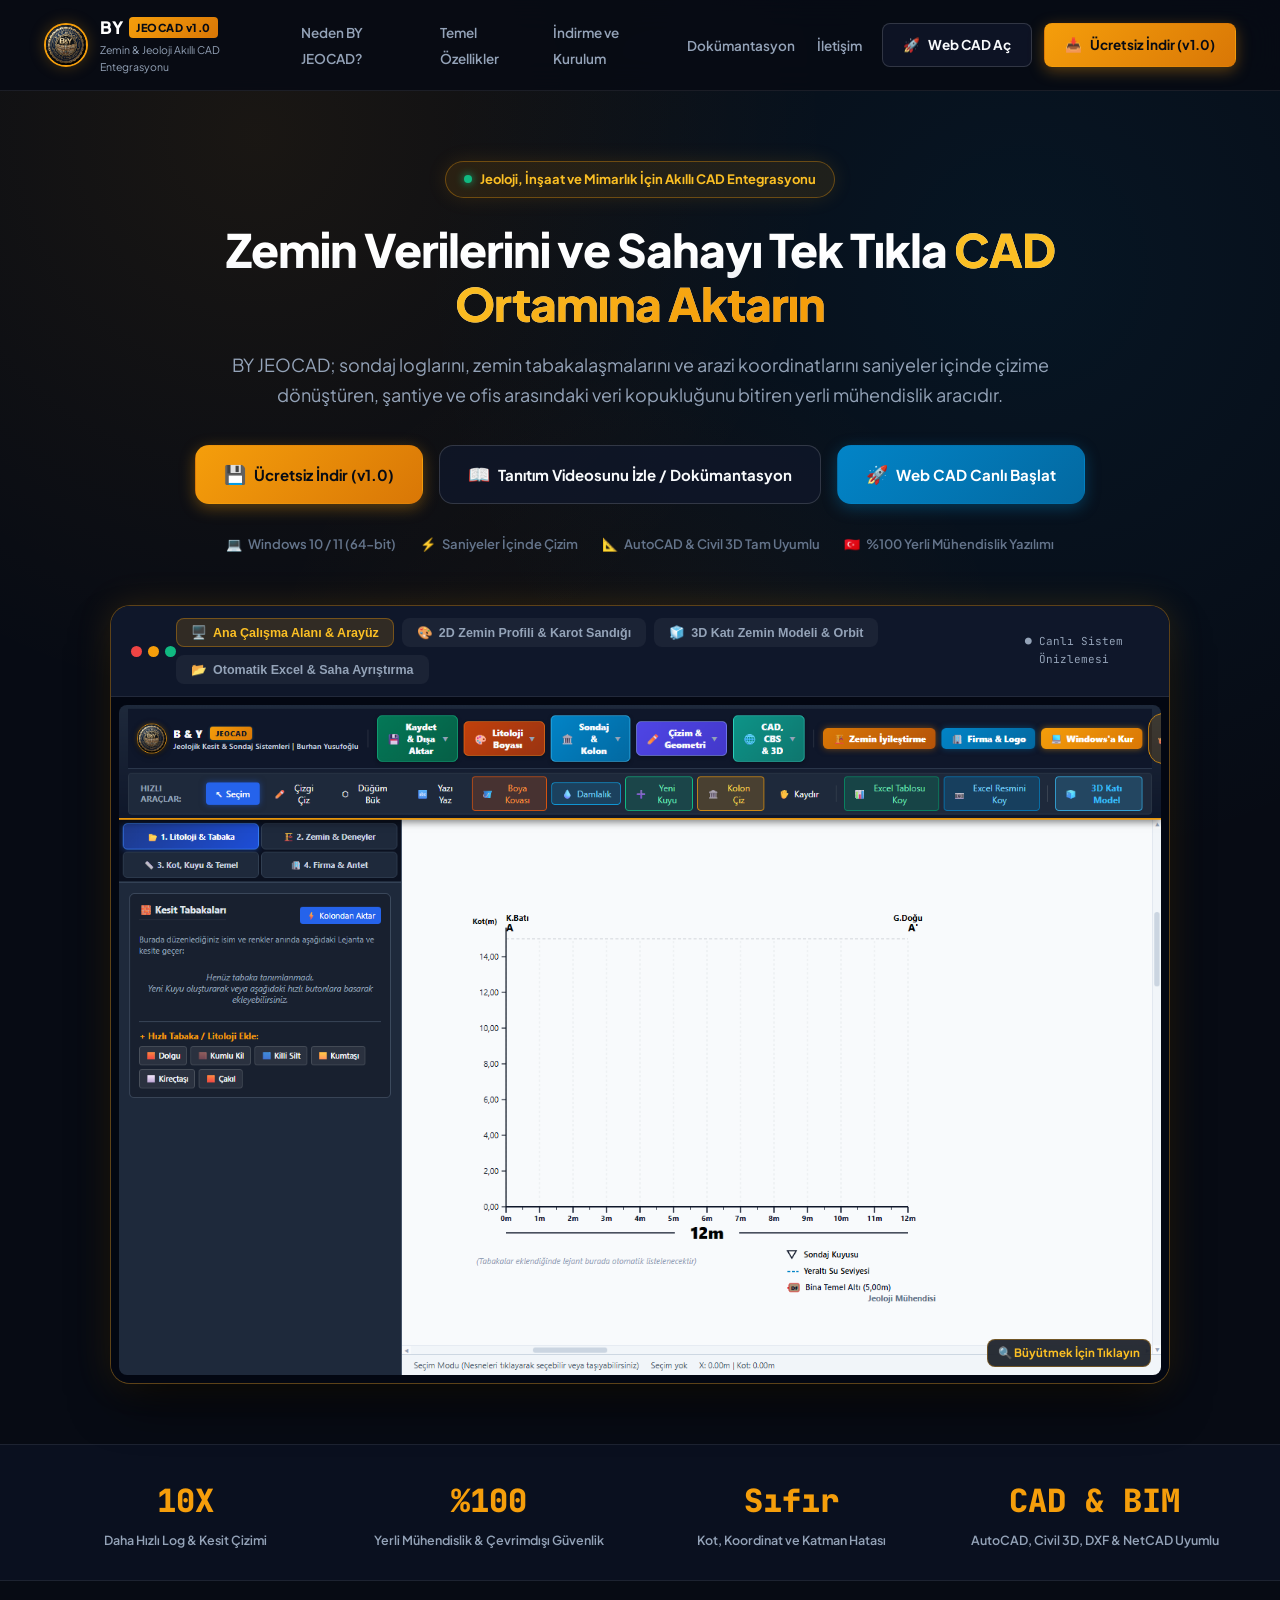
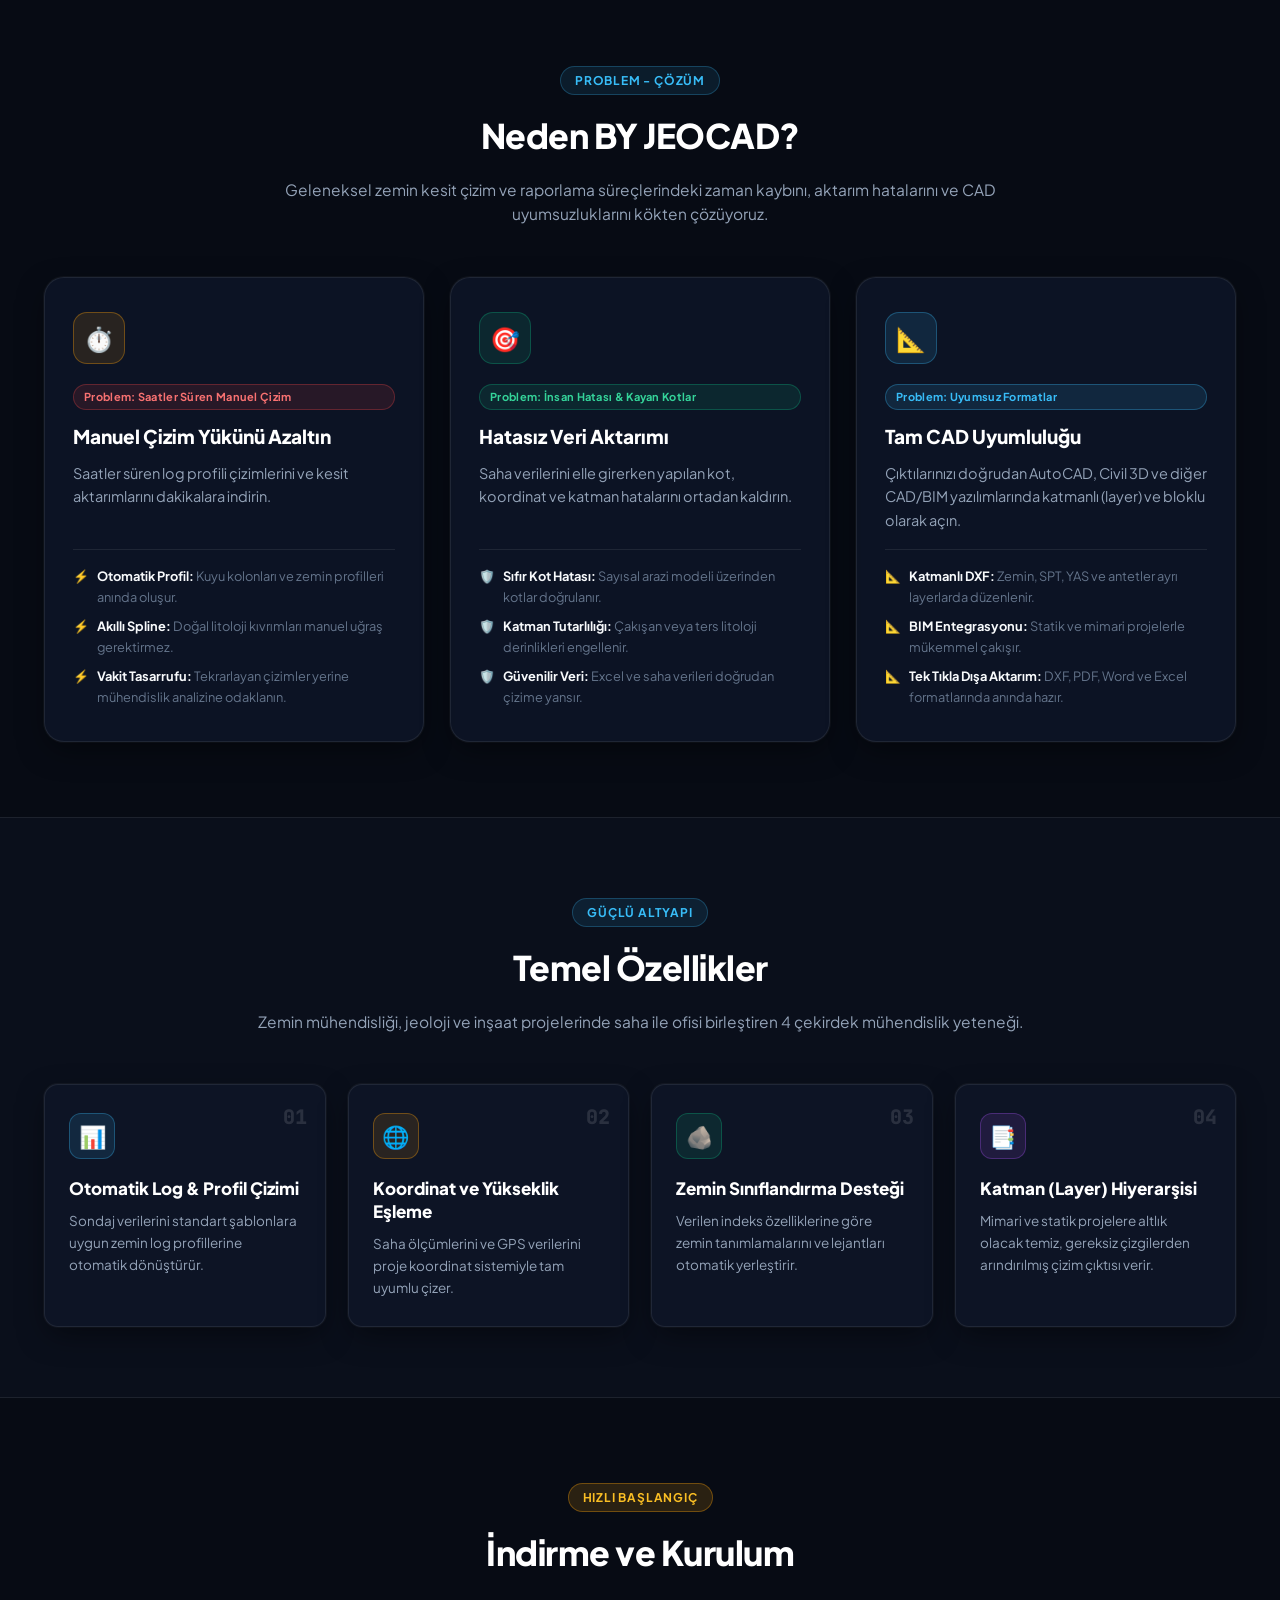
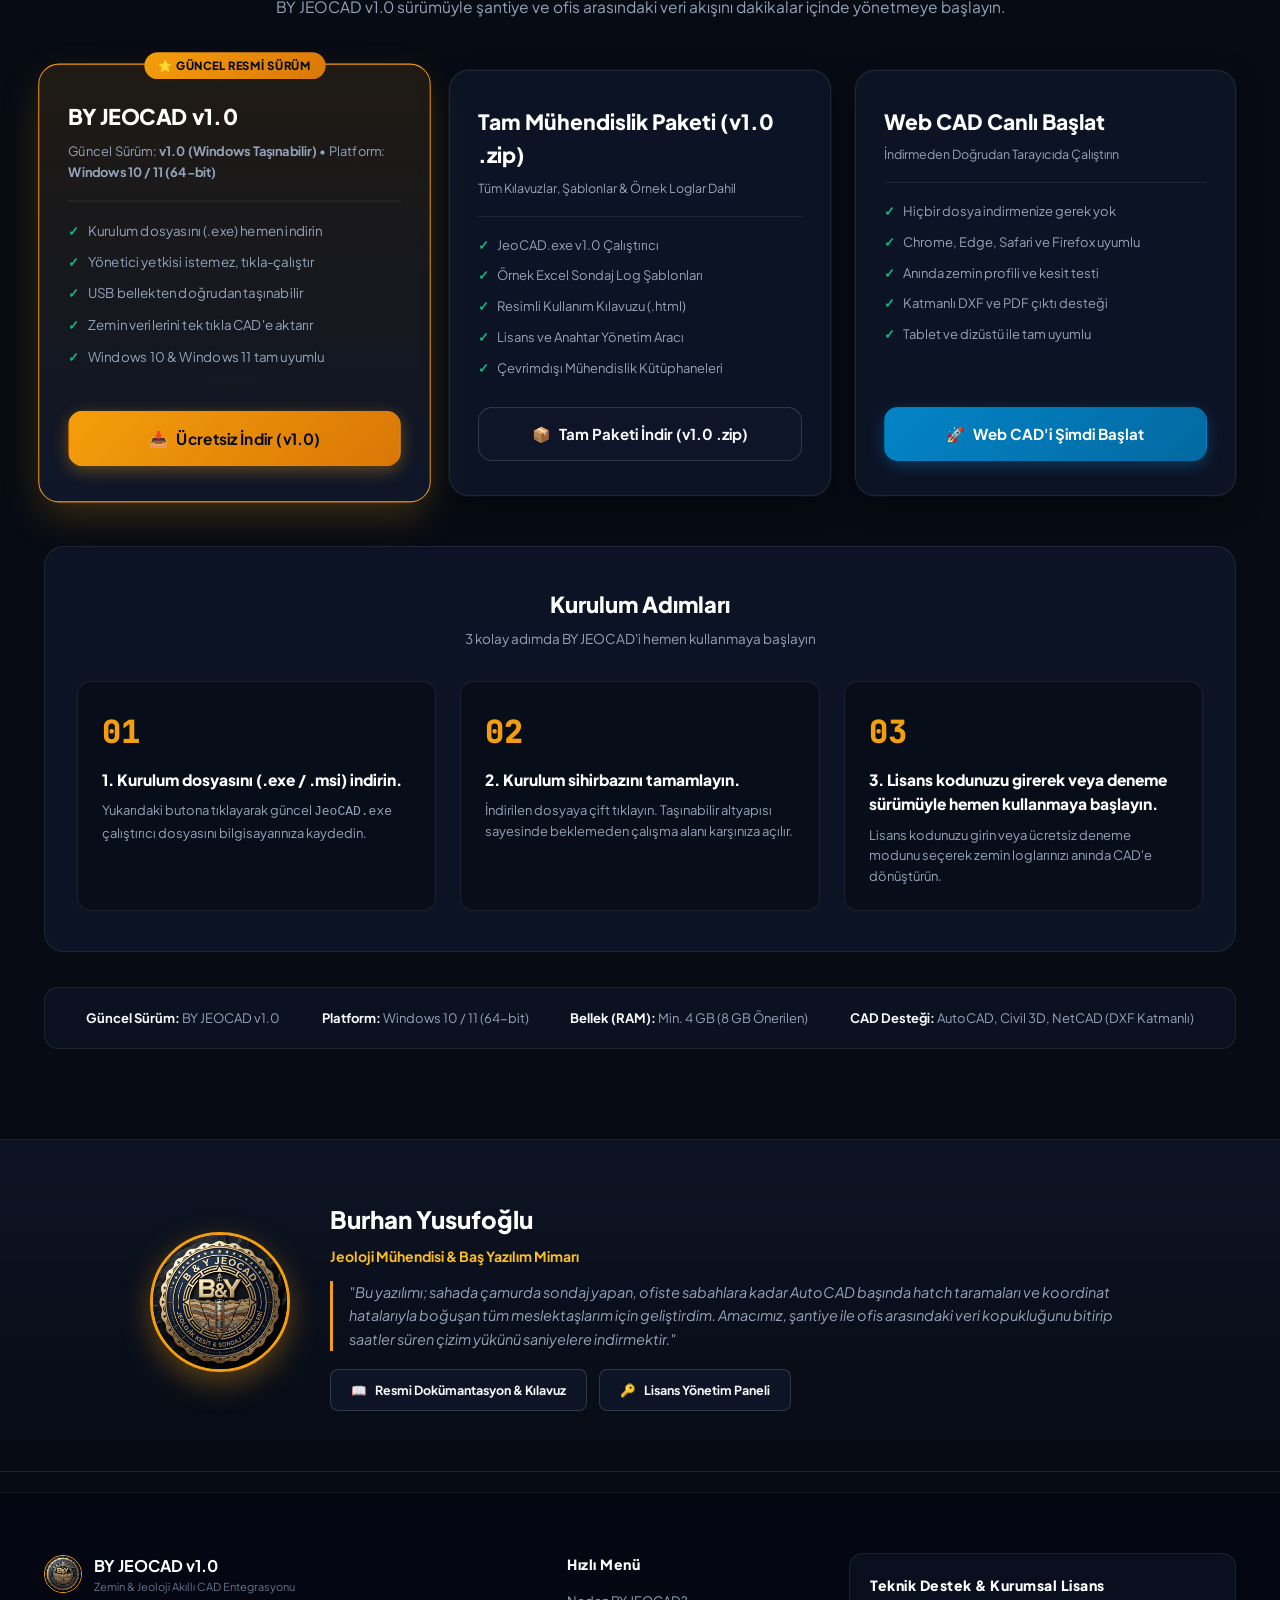
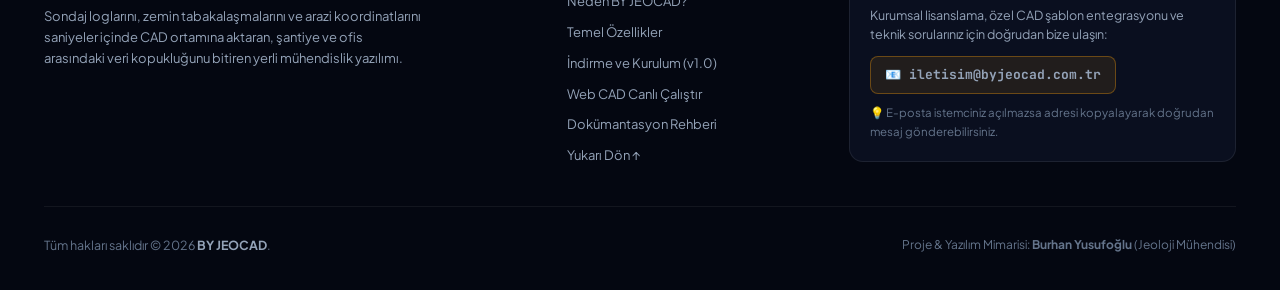
==== commit 8dfee7b5: "Add files via upload" ====
--- a/index.html
+++ b/index.html
@@ -3,14 +3,37 @@
 <head>
     <meta charset="UTF-8">
     <meta name="viewport" content="width=device-width, initial-scale=1.0">
-    <title>BY JEOCAD | Jeoloji, &#304;n&#351;aat ve Mimarl&#305;k &#304;&ccedil;in Ak&#305;ll&#305; CAD Entegrasyonu</title>
+    <title>BY JEOCAD v1.0 | Jeoloji, &#304;n&#351;aat ve Mimarl&#305;k &#304;&ccedil;in Ak&#305;ll&#305; CAD Entegrasyonu</title>
     <meta name="description" content="Zemin verilerini ve sahayı tek tıkla CAD ortamına aktarın. Sondaj loglarını, zemin tabakalaşmalarını ve arazi koordinatlarını saniyeler içinde çizime dönüştüren yerli mühendislik aracı.">
-    <link rel="icon" type="image/png" href="GITHUB_A_YUKLENECEK_DOSYALAR/logo.png">
+    <link rel="icon" type="image/png" href="logo.png" data-sub="GITHUB_A_YUKLENECEK_DOSYALAR/logo.png">
     
     <!-- Google Fonts -->
     <link rel="preconnect" href="https://fonts.googleapis.com">
     <link rel="preconnect" href="https://fonts.gstatic.com" crossorigin>
     <link href="https://fonts.googleapis.com/css2?family=Plus+Jakarta+Sans:wght@300;400;500;600;700;800;900&family=JetBrains+Mono:wght@400;600;700&display=swap" rel="stylesheet">
+
+    <!-- Akıllı Otomatik Yol Çözümleyici (Smart Path Normalizer) -->
+    <script>
+        (function() {
+            var probe = new Image();
+            probe.onerror = function() {
+                // Kök dizinde logo.png yok; dosyalar GITHUB_A_YUKLENECEK_DOSYALAR alt klasöründe!
+                window.IS_SUBFOLDER_DEPLOY = true;
+                document.addEventListener('DOMContentLoaded', function() {
+                    document.querySelectorAll('a[data-sub]').forEach(function(el) {
+                        el.href = el.getAttribute('data-sub');
+                    });
+                    document.querySelectorAll('img[data-sub]').forEach(function(img) {
+                        img.src = img.getAttribute('data-sub');
+                    });
+                });
+            };
+            probe.onload = function() {
+                window.IS_SUBFOLDER_DEPLOY = false;
+            };
+            probe.src = 'logo.png';
+        })();
+    </script>
 
     <style>
         :root {
@@ -58,14 +81,13 @@
             background-attachment: fixed;
         }
 
-        /* Container */
         .container {
             max-width: 1240px;
             margin: 0 auto;
             padding: 0 24px;
         }
 
-        /* Header / Sticky Navigation */
+        /* Navbar */
         .navbar {
             position: sticky;
             top: 0;
@@ -217,7 +239,7 @@
             border-radius: var(--radius-md);
         }
 
-        /* 1. HERO SECTION */
+        /* Hero */
         .hero {
             padding: 70px 0 60px;
             text-align: center;
@@ -380,6 +402,7 @@
             display: flex;
             align-items: center;
             justify-content: center;
+            cursor: zoom-in;
         }
 
         .showcase-img {
@@ -388,6 +411,21 @@
             border-radius: 8px;
             display: block;
             transition: opacity 0.2s ease;
+        }
+
+        .showcase-zoom-hint {
+            position: absolute;
+            bottom: 16px;
+            right: 18px;
+            background: rgba(7, 11, 20, 0.85);
+            border: 1px solid var(--border-gold);
+            color: var(--gold-light);
+            font-size: 11.5px;
+            font-weight: 700;
+            padding: 4px 10px;
+            border-radius: var(--radius-sm);
+            pointer-events: none;
+            backdrop-filter: blur(8px);
         }
 
         /* Metric Strip */
@@ -454,7 +492,7 @@
             line-height: 1.6;
         }
 
-        /* 2. "NEDEN BY JEOCAD?" (Problem - Çözüm) */
+        /* 2. "NEDEN BY JEOCAD?" */
         .why-sec {
             padding: 85px 0 75px;
             position: relative;
@@ -554,7 +592,7 @@
             color: var(--text-main);
         }
 
-        /* 3. TEMEL ÖZELLİKLER (4 Kutulu Grid) */
+        /* 3. TEMEL ÖZELLİKLER */
         .features-sec {
             padding: 80px 0 70px;
             background: rgba(15, 23, 42, 0.35);
@@ -712,7 +750,7 @@
             font-weight: bold;
         }
 
-        /* 3 Kurulum Adımları */
+        /* Kurulum Adımları */
         .install-guide-box {
             background: var(--bg-card);
             border: 1px solid var(--border-subtle);
@@ -779,7 +817,7 @@
             line-height: 1.55;
         }
 
-        /* Requirements Strip */
+        /* Sistem Gereksinimleri */
         .sys-req-strip {
             background: rgba(15, 23, 42, 0.6);
             border: 1px solid var(--border-subtle);
@@ -853,7 +891,7 @@
             margin-bottom: 18px;
         }
 
-        /* 5. İLETİŞİM & LİSANS (FOOTER) */
+        /* Footer */
         footer {
             background: #040711;
             padding: 60px 0 35px;
@@ -864,7 +902,7 @@
 
         .footer-grid {
             display: grid;
-            grid-template-columns: 2fr 1fr 1.5fr;
+            grid-template-columns: 2fr 1fr 1.6fr;
             gap: 40px;
             padding-bottom: 40px;
             border-bottom: 1px solid rgba(255, 255, 255, 0.06);
@@ -923,6 +961,7 @@
             font-size: 12.5px;
             color: var(--text-muted);
             margin-bottom: 12px;
+            line-height: 1.5;
         }
 
         .contact-email-link {
@@ -947,6 +986,12 @@
             transform: translateY(-2px);
         }
 
+        .contact-note {
+            margin-top: 10px;
+            font-size: 11.5px;
+            color: var(--text-dim);
+        }
+
         .footer-bottom {
             display: flex;
             align-items: center;
@@ -964,7 +1009,64 @@
             color: var(--text-muted);
         }
 
-        /* Responsive Media Queries */
+        /* Lightbox Modal */
+        .lightbox-modal {
+            display: none;
+            position: fixed;
+            z-index: 2000;
+            left: 0;
+            top: 0;
+            width: 100%;
+            height: 100%;
+            background-color: rgba(3, 7, 18, 0.92);
+            backdrop-filter: blur(10px);
+            -webkit-backdrop-filter: blur(10px);
+            align-items: center;
+            justify-content: center;
+            padding: 24px;
+        }
+
+        .lightbox-modal.active {
+            display: flex;
+        }
+
+        .lightbox-img-wrapper {
+            position: relative;
+            max-width: 95vw;
+            max-height: 92vh;
+            box-shadow: 0 25px 60px rgba(0, 0, 0, 0.9);
+            border: 2px solid var(--border-gold);
+            border-radius: var(--radius-md);
+            overflow: hidden;
+        }
+
+        .lightbox-img {
+            max-width: 95vw;
+            max-height: 90vh;
+            display: block;
+            object-fit: contain;
+        }
+
+        .lightbox-close-btn {
+            position: absolute;
+            top: -14px;
+            right: -14px;
+            background: var(--gold);
+            color: #070b14;
+            border: none;
+            width: 36px;
+            height: 36px;
+            border-radius: 50%;
+            font-size: 18px;
+            font-weight: 900;
+            cursor: pointer;
+            box-shadow: 0 4px 15px rgba(0, 0, 0, 0.5);
+            display: flex;
+            align-items: center;
+            justify-content: center;
+        }
+
+        /* Responsive */
         @media (max-width: 1024px) {
             .why-grid, .download-cards-grid, .steps-grid, .footer-grid {
                 grid-template-columns: repeat(2, 1fr);
@@ -1014,9 +1116,9 @@
     <header class="navbar">
         <div class="container nav-inner">
             <a href="#top" class="brand-logo-group">
-                <img src="GITHUB_A_YUKLENECEK_DOSYALAR/logo.png" onerror="if(!this.dataset.tried){this.dataset.tried=1;this.src='logo.png';}" alt="BY JEOCAD Logo" class="brand-logo-img">
+                <img src="logo.png" data-sub="GITHUB_A_YUKLENECEK_DOSYALAR/logo.png" onerror="if(!this.dataset.fallback){this.dataset.fallback=1;this.src='GITHUB_A_YUKLENECEK_DOSYALAR/logo.png';}" alt="BY JEOCAD Logo" class="brand-logo-img">
                 <div class="brand-title-wrap">
-                    <h1>BY <span class="brand-badge">JEOCAD</span></h1>
+                    <h1>BY <span class="brand-badge">JEOCAD v1.0</span></h1>
                     <p>Zemin &amp; Jeoloji Ak&#305;ll&#305; CAD Entegrasyonu</p>
                 </div>
             </a>
@@ -1025,12 +1127,12 @@
                 <li><a href="#neden">Neden BY JEOCAD?</a></li>
                 <li><a href="#ozellikler">Temel &Ouml;zellikler</a></li>
                 <li><a href="#indir">&#304;ndirme ve Kurulum</a></li>
-                <li><a href="GITHUB_A_YUKLENECEK_DOSYALAR/JEOCAD_Urun_Tanitim_ve_Kurulum_Rehberi.html" target="_blank">Dok&uuml;mantasyon</a></li>
+                <li><a href="JEOCAD_Urun_Tanitim_ve_Kurulum_Rehberi.html" data-sub="GITHUB_A_YUKLENECEK_DOSYALAR/JEOCAD_Urun_Tanitim_ve_Kurulum_Rehberi.html" target="_blank">Dok&uuml;mantasyon</a></li>
                 <li><a href="#iletisim">&#304;leti&#351;im</a></li>
             </ul>
 
             <div class="nav-actions">
-                <a href="GITHUB_A_YUKLENECEK_DOSYALAR/app.html" target="_blank" class="btn btn-outline" title="Taray&#305;c&#305;da Canl&#305; &Ccedil;al&#305;&#351;t&#305;r&#305;n">
+                <a href="app.html" data-sub="GITHUB_A_YUKLENECEK_DOSYALAR/app.html" target="_blank" class="btn btn-outline" title="Taray&#305;c&#305;da Canl&#305; &Ccedil;al&#305;&#351;t&#305;r&#305;n">
                     <span>🚀</span> Web CAD A&ccedil;
                 </a>
                 <a href="#indir" class="btn btn-gold">
@@ -1057,15 +1159,15 @@
             </p>
 
             <div class="hero-cta-group">
-                <a href="GITHUB_A_YUKLENECEK_DOSYALAR/JeoCAD.exe" download="JeoCAD.exe" class="btn btn-gold btn-lg" id="btnHeroExe">
+                <a href="JeoCAD.exe" download="JeoCAD.exe" data-sub="GITHUB_A_YUKLENECEK_DOSYALAR/JeoCAD.exe" class="btn btn-gold btn-lg" id="btnHeroExe">
                     <span style="font-size:18px;">💾</span> 
                     <span>&Uuml;cretsiz &#304;ndir (v1.0)</span>
                 </a>
-                <a href="GITHUB_A_YUKLENECEK_DOSYALAR/JEOCAD_Urun_Tanitim_ve_Kurulum_Rehberi.html" target="_blank" class="btn btn-outline btn-lg" id="btnHeroDocs">
+                <a href="JEOCAD_Urun_Tanitim_ve_Kurulum_Rehberi.html" data-sub="GITHUB_A_YUKLENECEK_DOSYALAR/JEOCAD_Urun_Tanitim_ve_Kurulum_Rehberi.html" target="_blank" class="btn btn-outline btn-lg" id="btnHeroDocs">
                     <span style="font-size:18px;">📖</span> 
                     <span>Tan&#305;t&#305;m Videosunu &#304;zle / Dok&uuml;mantasyon</span>
                 </a>
-                <a href="GITHUB_A_YUKLENECEK_DOSYALAR/app.html" target="_blank" class="btn btn-blue btn-lg" id="btnHeroWeb">
+                <a href="app.html" data-sub="GITHUB_A_YUKLENECEK_DOSYALAR/app.html" target="_blank" class="btn btn-blue btn-lg" id="btnHeroWeb">
                     <span style="font-size:18px;">🚀</span> 
                     <span>Web CAD Canl&#305; Ba&#351;lat</span>
                 </a>
@@ -1088,27 +1190,28 @@
                     </div>
 
                     <div class="showcase-tabs">
-                        <button type="button" class="showcase-tab active" onclick="switchPreview('GITHUB_A_YUKLENECEK_DOSYALAR/assets/preview_main_ui.png', this)">
+                        <button type="button" class="showcase-tab active" onclick="switchPreview('preview_main_ui.png', this)">
                             <span>🖥️</span> Ana &Ccedil;al&#305;&#351;ma Alan&#305; &amp; Aray&uuml;z
                         </button>
-                        <button type="button" class="showcase-tab" onclick="switchPreview('GITHUB_A_YUKLENECEK_DOSYALAR/assets/preview_2d_section.png', this)">
+                        <button type="button" class="showcase-tab" onclick="switchPreview('preview_2d_section.png', this)">
                             <span>🎨</span> 2D Zemin Profili &amp; Karot Sand&#305;&#287;&#305;
                         </button>
-                        <button type="button" class="showcase-tab" onclick="switchPreview('GITHUB_A_YUKLENECEK_DOSYALAR/assets/preview_3d_model.png', this)">
+                        <button type="button" class="showcase-tab" onclick="switchPreview('preview_3d_model.png', this)">
                             <span>🧊</span> 3D Kat&#305; Zemin Modeli &amp; Orbit
                         </button>
-                        <button type="button" class="showcase-tab" onclick="switchPreview('GITHUB_A_YUKLENECEK_DOSYALAR/assets/preview_batch_modal.png', this)">
+                        <button type="button" class="showcase-tab" onclick="switchPreview('preview_batch_modal.png', this)">
                             <span>📂</span> Otomatik Excel &amp; Saha Ayr&#305;&#351;t&#305;rma
                         </button>
                     </div>
 
                     <div style="font-size:11px;color:#94a3b8;font-family:var(--font-mono);">
-                        ● Canl&#305; &Ccedil;izim Motoru
+                        ● Canl&#305; Sistem &Ouml;nizlemesi
                     </div>
                 </div>
 
-                <div class="showcase-content">
-                    <img id="showcaseDisplayImg" src="GITHUB_A_YUKLENECEK_DOSYALAR/assets/preview_main_ui.png" onerror="if(!this.dataset.tried){this.dataset.tried=1;this.src='assets/preview_main_ui.png';}" alt="BY JEOCAD Ekran G&ouml;r&uuml;nt&uuml;s&uuml;" class="showcase-img">
+                <div class="showcase-content" onclick="openLightbox()" title="B&uuml;y&uuml;tmek i&ccedil;in t&#305;klay&#305;n">
+                    <img id="showcaseDisplayImg" src="assets/preview_main_ui.png" data-sub="GITHUB_A_YUKLENECEK_DOSYALAR/assets/preview_main_ui.png" onerror="if(!this.dataset.fallback){this.dataset.fallback=1;this.src='GITHUB_A_YUKLENECEK_DOSYALAR/assets/preview_main_ui.png';}" alt="BY JEOCAD Ekran G&ouml;r&uuml;nt&uuml;s&uuml;" class="showcase-img">
+                    <div class="showcase-zoom-hint">🔍 B&uuml;y&uuml;tmek &#304;&ccedil;in T&#305;klay&#305;n</div>
                 </div>
             </div>
         </div>
@@ -1192,7 +1295,7 @@
         </div>
     </section>
 
-    <!-- 3. TEMEL ÖZELLİKLER (3 veya 4 Kutulu Grid) -->
+    <!-- 3. TEMEL ÖZELLİKLER (4 Kutulu Grid) -->
     <section class="features-sec" id="ozellikler">
         <div class="container">
             <div class="sec-header">
@@ -1250,14 +1353,14 @@
                 </p>
             </div>
 
-            <!-- Dağıtım Kartları -->
+            <!-- Dağıtım Kartları (Tutarlı v1.0 Sürümü) -->
             <div class="download-cards-grid">
                 <!-- Seçenek 1: BY JEOCAD v1.0 (.exe) -->
                 <div class="dl-card popular">
-                    <span class="popular-badge">⭐ G&Uuml;NCEL S&Uuml;R&Uuml;M</span>
+                    <span class="popular-badge">⭐ G&Uuml;NCEL RESM&#304; S&Uuml;R&Uuml;M</span>
                     <div class="dl-card-top">
                         <h3>BY JEOCAD v1.0</h3>
-                        <div class="dl-meta">G&uuml;ncel S&uuml;r&uuml;m: <strong>v1.0</strong> &bull; Platform: <strong>Windows 10 / 11 (64-bit)</strong></div>
+                        <div class="dl-meta">G&uuml;ncel S&uuml;r&uuml;m: <strong>v1.0 (Windows Taşınabilir)</strong> &bull; Platform: <strong>Windows 10 / 11 (64-bit)</strong></div>
                         <ul class="dl-features">
                             <li><span>✓</span> Kurulum dosyas&#305;n&#305; (.exe) hemen indirin</li>
                             <li><span>✓</span> Y&ouml;netici yetkisi istemez, t&#305;kla-&ccedil;al&#305;&#351;t&#305;r</li>
@@ -1266,15 +1369,15 @@
                             <li><span>✓</span> Windows 10 &amp; Windows 11 tam uyumlu</li>
                         </ul>
                     </div>
-                    <a href="GITHUB_A_YUKLENECEK_DOSYALAR/JeoCAD.exe" download="JeoCAD.exe" class="btn btn-gold btn-lg" style="width:100%;">
+                    <a href="JeoCAD.exe" download="JeoCAD.exe" data-sub="GITHUB_A_YUKLENECEK_DOSYALAR/JeoCAD.exe" class="btn btn-gold btn-lg" style="width:100%;">
                         <span>📥</span> &Uuml;cretsiz &#304;ndir (v1.0)
                     </a>
                 </div>
 
-                <!-- Seçenek 2: Tam Paket ZIP -->
+                <!-- Seçenek 2: Tam Paket ZIP (v1.0) -->
                 <div class="dl-card">
                     <div class="dl-card-top">
-                        <h3>Tam M&uuml;hendislik Paketi (.zip)</h3>
+                        <h3>Tam M&uuml;hendislik Paketi (v1.0 .zip)</h3>
                         <div class="dl-meta">T&uuml;m K&#305;lavuzlar, &#350;ablonlar &amp; &Ouml;rnek Loglar Dahil</div>
                         <ul class="dl-features">
                             <li><span>✓</span> JeoCAD.exe v1.0 &Ccedil;al&#305;&#351;t&#305;r&#305;c&#305;</li>
@@ -1284,8 +1387,8 @@
                             <li><span>✓</span> &Ccedil;evrimd&#305;&#351;&#305; M&uuml;hendislik K&uuml;t&uuml;phaneleri</li>
                         </ul>
                     </div>
-                    <a href="GITHUB_A_YUKLENECEK_DOSYALAR/BY_JEOCAD_v7.2_Masaustu_Paketi.zip" download="BY_JEOCAD_v7.2_Masaustu_Paketi.zip" class="btn btn-outline btn-lg" style="width:100%;">
-                        <span>📦</span> Tam Paketi &#304;ndir (.zip)
+                    <a href="BY_JEOCAD_v1.0_Masaustu_Paketi.zip" download="BY_JEOCAD_v1.0_Masaustu_Paketi.zip" data-sub="GITHUB_A_YUKLENECEK_DOSYALAR/BY_JEOCAD_v1.0_Masaustu_Paketi.zip" class="btn btn-outline btn-lg" style="width:100%;">
+                        <span>📦</span> Tam Paketi &#304;ndir (v1.0 .zip)
                     </a>
                 </div>
 
@@ -1302,7 +1405,7 @@
                             <li><span>✓</span> Tablet ve diz&uuml;st&uuml; ile tam uyumlu</li>
                         </ul>
                     </div>
-                    <a href="GITHUB_A_YUKLENECEK_DOSYALAR/app.html" target="_blank" class="btn btn-blue btn-lg" style="width:100%;">
+                    <a href="app.html" data-sub="GITHUB_A_YUKLENECEK_DOSYALAR/app.html" target="_blank" class="btn btn-blue btn-lg" style="width:100%;">
                         <span>🚀</span> Web CAD'i &#350;imdi Ba&#351;lat
                     </a>
                 </div>
@@ -1351,7 +1454,7 @@
         <div class="container">
             <div class="author-box">
                 <div class="author-avatar-wrap">
-                    <img src="GITHUB_A_YUKLENECEK_DOSYALAR/logo.png" onerror="if(!this.dataset.tried){this.dataset.tried=1;this.src='logo.png';}" alt="Burhan Yusufo&#287;lu - BY JEOCAD" class="author-avatar">
+                    <img src="logo.png" data-sub="GITHUB_A_YUKLENECEK_DOSYALAR/logo.png" onerror="if(!this.dataset.fallback){this.dataset.fallback=1;this.src='GITHUB_A_YUKLENECEK_DOSYALAR/logo.png';}" alt="Burhan Yusufo&#287;lu - BY JEOCAD" class="author-avatar">
                 </div>
                 <div class="author-content">
                     <h3>Burhan Yusufo&#287;lu</h3>
@@ -1360,10 +1463,10 @@
                         "Bu yaz&#305;l&#305;m&#305;; sahada &ccedil;amurda sondaj yapan, ofiste sabahlara kadar AutoCAD ba&#351;&#305;nda hatch taramalar&#305; ve koordinat hatalar&#305;yla bo&#287;u&#351;an t&uuml;m meslekta&#351;lar&#305;m i&ccedil;in geli&#351;tirdim. Amac&#305;m&#305;z, &#351;antiye ile ofis aras&#305;ndaki veri kopuklu&#287;unu bitirip saatler s&uuml;ren &ccedil;izim y&uuml;k&uuml;n&uuml; saniyelere indirmektir."
                     </p>
                     <div style="display:flex;gap:12px;flex-wrap:wrap;">
-                        <a href="GITHUB_A_YUKLENECEK_DOSYALAR/JEOCAD_Urun_Tanitim_ve_Kurulum_Rehberi.html" target="_blank" class="btn btn-outline" style="font-size:12.5px;">
+                        <a href="JEOCAD_Urun_Tanitim_ve_Kurulum_Rehberi.html" data-sub="GITHUB_A_YUKLENECEK_DOSYALAR/JEOCAD_Urun_Tanitim_ve_Kurulum_Rehberi.html" target="_blank" class="btn btn-outline" style="font-size:12.5px;">
                             <span>📖</span> Resmi Dok&uuml;mantasyon &amp; K&#305;lavuz
                         </a>
-                        <a href="GITHUB_A_YUKLENECEK_DOSYALAR/JeoCAD_Lisans_Ureteci.html" target="_blank" class="btn btn-outline" style="font-size:12.5px;">
+                        <a href="JeoCAD_Lisans_Ureteci.html" data-sub="GITHUB_A_YUKLENECEK_DOSYALAR/JeoCAD_Lisans_Ureteci.html" target="_blank" class="btn btn-outline" style="font-size:12.5px;">
                             <span>🔑</span> Lisans Y&ouml;netim Paneli
                         </a>
                     </div>
@@ -1379,9 +1482,9 @@
                 <!-- Kolon 1: Marka & Açıklama -->
                 <div class="footer-brand">
                     <div class="brand-logo-group">
-                        <img src="GITHUB_A_YUKLENECEK_DOSYALAR/logo.png" onerror="if(!this.dataset.tried){this.dataset.tried=1;this.src='logo.png';}" alt="BY JEOCAD Logo" style="width:38px;height:38px;border-radius:50%;border:1.5px solid var(--gold);">
+                        <img src="logo.png" data-sub="GITHUB_A_YUKLENECEK_DOSYALAR/logo.png" onerror="if(!this.dataset.fallback){this.dataset.fallback=1;this.src='GITHUB_A_YUKLENECEK_DOSYALAR/logo.png';}" alt="BY JEOCAD Logo" style="width:38px;height:38px;border-radius:50%;border:1.5px solid var(--gold);">
                         <div class="brand-title-wrap">
-                            <h2 style="font-size:16px;color:#fff;margin:0;">BY JEOCAD</h2>
+                            <h2 style="font-size:16px;color:#fff;margin:0;">BY JEOCAD v1.0</h2>
                             <p style="font-size:11px;color:#64748b;margin:0;">Zemin &amp; Jeoloji Ak&#305;ll&#305; CAD Entegrasyonu</p>
                         </div>
                     </div>
@@ -1396,9 +1499,9 @@
                     <ul>
                         <li><a href="#neden">Neden BY JEOCAD?</a></li>
                         <li><a href="#ozellikler">Temel &Ouml;zellikler</a></li>
-                        <li><a href="#indir">&#304;ndirme ve Kurulum</a></li>
-                        <li><a href="GITHUB_A_YUKLENECEK_DOSYALAR/app.html" target="_blank">Web CAD Canl&#305; &Ccedil;al&#305;&#351;t&#305;r</a></li>
-                        <li><a href="GITHUB_A_YUKLENECEK_DOSYALAR/JEOCAD_Urun_Tanitim_ve_Kurulum_Rehberi.html" target="_blank">Dok&uuml;mantasyon Rehberi</a></li>
+                        <li><a href="#indir">&#304;ndirme ve Kurulum (v1.0)</a></li>
+                        <li><a href="app.html" data-sub="GITHUB_A_YUKLENECEK_DOSYALAR/app.html" target="_blank">Web CAD Canl&#305; &Ccedil;al&#305;&#351;t&#305;r</a></li>
+                        <li><a href="JEOCAD_Urun_Tanitim_ve_Kurulum_Rehberi.html" data-sub="GITHUB_A_YUKLENECEK_DOSYALAR/JEOCAD_Urun_Tanitim_ve_Kurulum_Rehberi.html" target="_blank">Dok&uuml;mantasyon Rehberi</a></li>
                         <li><a href="#top">Yukar&#305; D&ouml;n &uarr;</a></li>
                     </ul>
                 </div>
@@ -1408,9 +1511,12 @@
                     <div class="footer-contact-box">
                         <h4>Teknik Destek &amp; Kurumsal Lisans</h4>
                         <p>Kurumsal lisanslama, &ouml;zel CAD &#351;ablon entegrasyonu ve teknik sorular&#305;n&#305;z i&ccedil;in do&#287;rudan bize ula&#351;&#305;n:</p>
-                        <a href="mailto:iletisim@byjeocad.com.tr" class="contact-email-link">
+                        <a href="mailto:iletisim@byjeocad.com.tr?subject=BY%20JEOCAD%20v1.0%20Lisans%20ve%20Destek%20Talebi" class="contact-email-link">
                             <span>📧</span> iletisim@byjeocad.com.tr
                         </a>
+                        <div class="contact-note">
+                            💡 E-posta istemciniz a&ccedil;&#305;lmazsa adresi kopyalayarak do&#287;rudan mesaj g&ouml;nderebilirsiniz.
+                        </div>
                     </div>
                 </div>
             </div>
@@ -1426,20 +1532,36 @@
         </div>
     </footer>
 
-    <!-- İnteraktif Vitrin Değiştirici JavaScript -->
+    <!-- İnteraktif Lightbox (Tam Ekran İnceleme Modalı) -->
+    <div id="lightboxModal" class="lightbox-modal" onclick="closeLightbox(event)">
+        <div class="lightbox-img-wrapper">
+            <button class="lightbox-close-btn" onclick="closeLightbox(event)">&times;</button>
+            <img id="lightboxImg" class="lightbox-img" src="assets/preview_main_ui.png" alt="Tam Ekran G&ouml;r&uuml;nt&uuml;">
+        </div>
+    </div>
+
+    <!-- JavaScript Vitrin ve Önizleme Kontrolcüsü -->
     <script>
-        function switchPreview(imgSrc, btnElement) {
+        function getResolvedPath(fileName) {
+            var isSub = window.IS_SUBFOLDER_DEPLOY || (document.getElementById('showcaseDisplayImg') && document.getElementById('showcaseDisplayImg').src.indexOf('GITHUB_A_YUKLENECEK_DOSYALAR') !== -1);
+            return isSub ? 'GITHUB_A_YUKLENECEK_DOSYALAR/assets/' + fileName : 'assets/' + fileName;
+        }
+
+        function switchPreview(fileName, btnElement) {
             var img = document.getElementById('showcaseDisplayImg');
+            var lightboxImg = document.getElementById('lightboxImg');
             if (img) {
+                var targetPath = getResolvedPath(fileName);
                 img.style.opacity = '0.3';
                 setTimeout(function() {
-                    img.src = imgSrc;
+                    img.src = targetPath;
                     img.onerror = function() {
-                        if (!this.dataset.fallback) {
-                            this.dataset.fallback = '1';
-                            this.src = imgSrc.replace('GITHUB_A_YUKLENECEK_DOSYALAR/', '');
+                        if (!this.dataset.triedFallback) {
+                            this.dataset.triedFallback = '1';
+                            this.src = (targetPath.indexOf('GITHUB_A_YUKLENECEK_DOSYALAR') !== -1) ? 'assets/' + fileName : 'GITHUB_A_YUKLENECEK_DOSYALAR/assets/' + fileName;
                         }
                     };
+                    if (lightboxImg) lightboxImg.src = img.src;
                     img.style.opacity = '1';
                 }, 150);
             }
@@ -1449,6 +1571,30 @@
                 btnElement.classList.add('active');
             }
         }
+
+        function openLightbox() {
+            var img = document.getElementById('showcaseDisplayImg');
+            var modal = document.getElementById('lightboxModal');
+            var lightboxImg = document.getElementById('lightboxImg');
+            if (modal && img && lightboxImg) {
+                lightboxImg.src = img.src;
+                modal.classList.add('active');
+            }
+        }
+
+        function closeLightbox(e) {
+            var modal = document.getElementById('lightboxModal');
+            if (modal && (e.target === modal || e.target.classList.contains('lightbox-close-btn'))) {
+                modal.classList.remove('active');
+            }
+        }
+
+        document.addEventListener('keydown', function(e) {
+            if (e.key === 'Escape') {
+                var modal = document.getElementById('lightboxModal');
+                if (modal) modal.classList.remove('active');
+            }
+        });
     </script>
 </body>
 </html>
